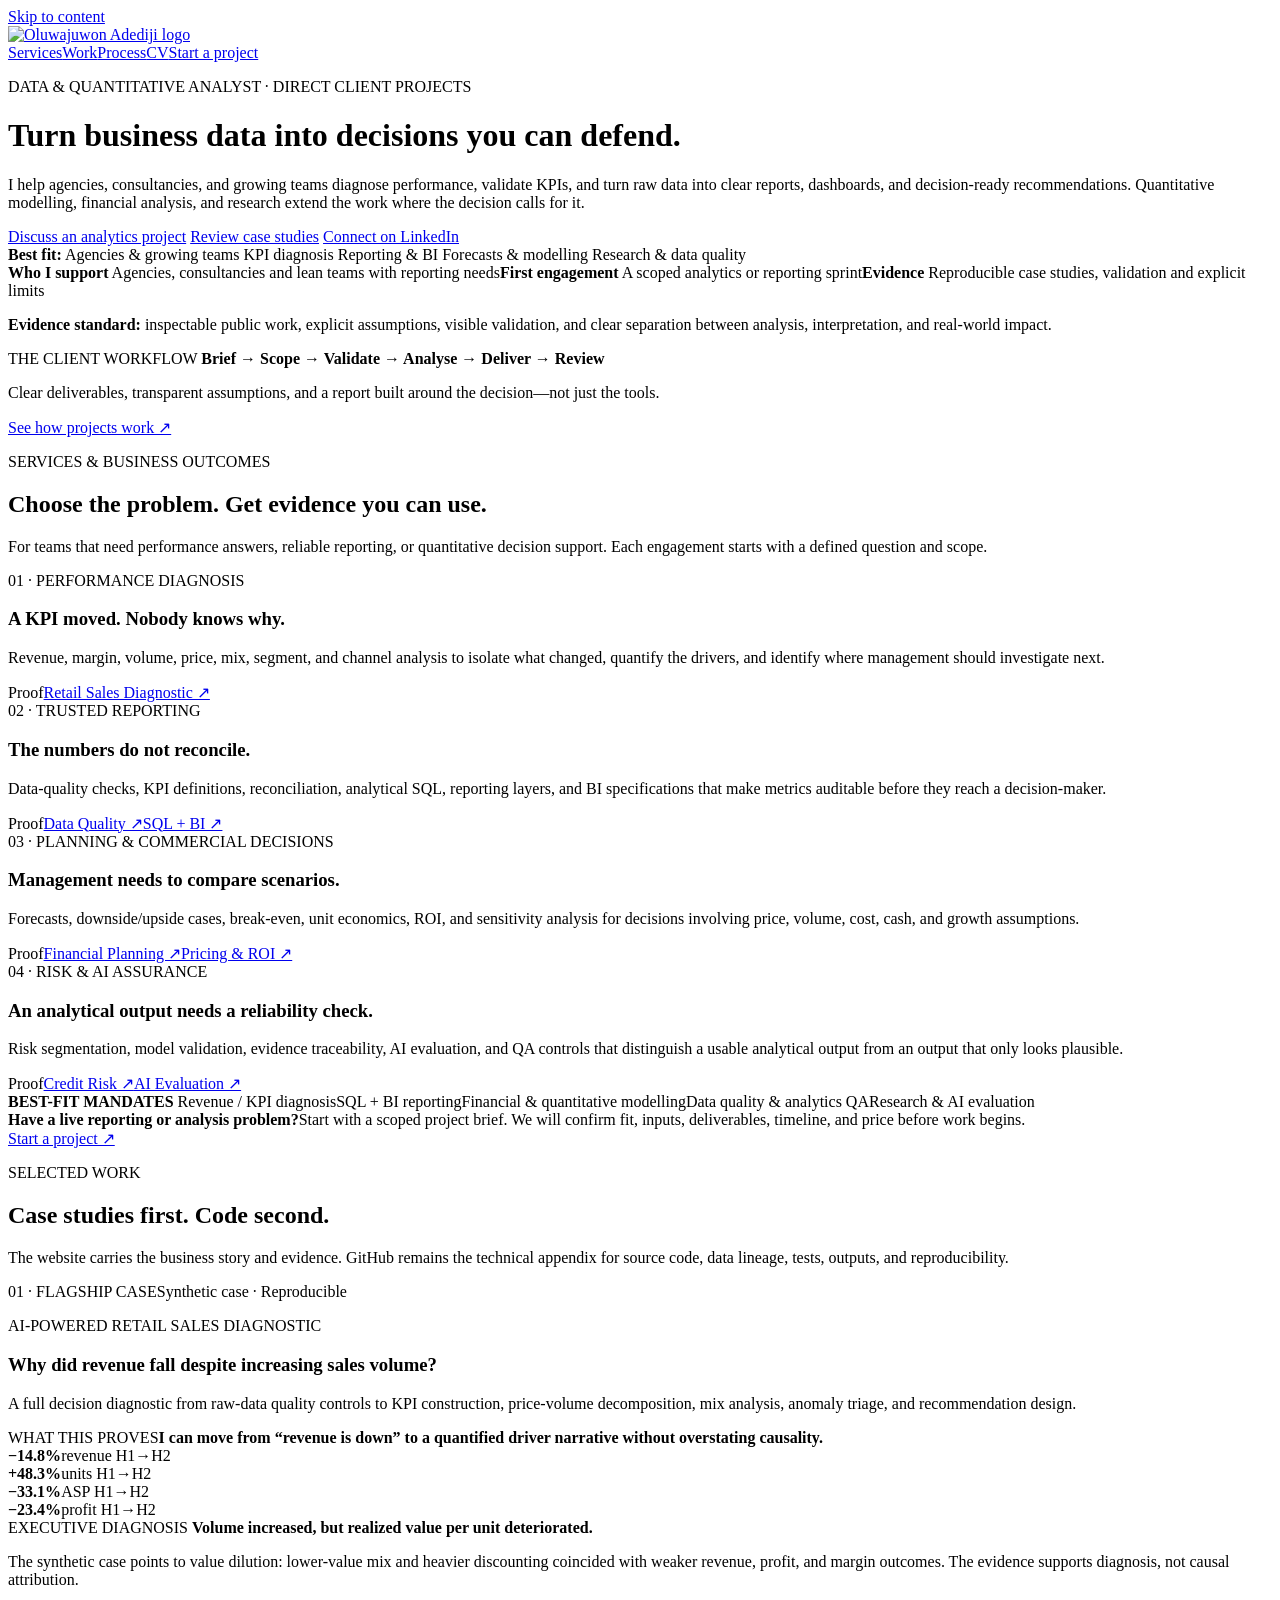
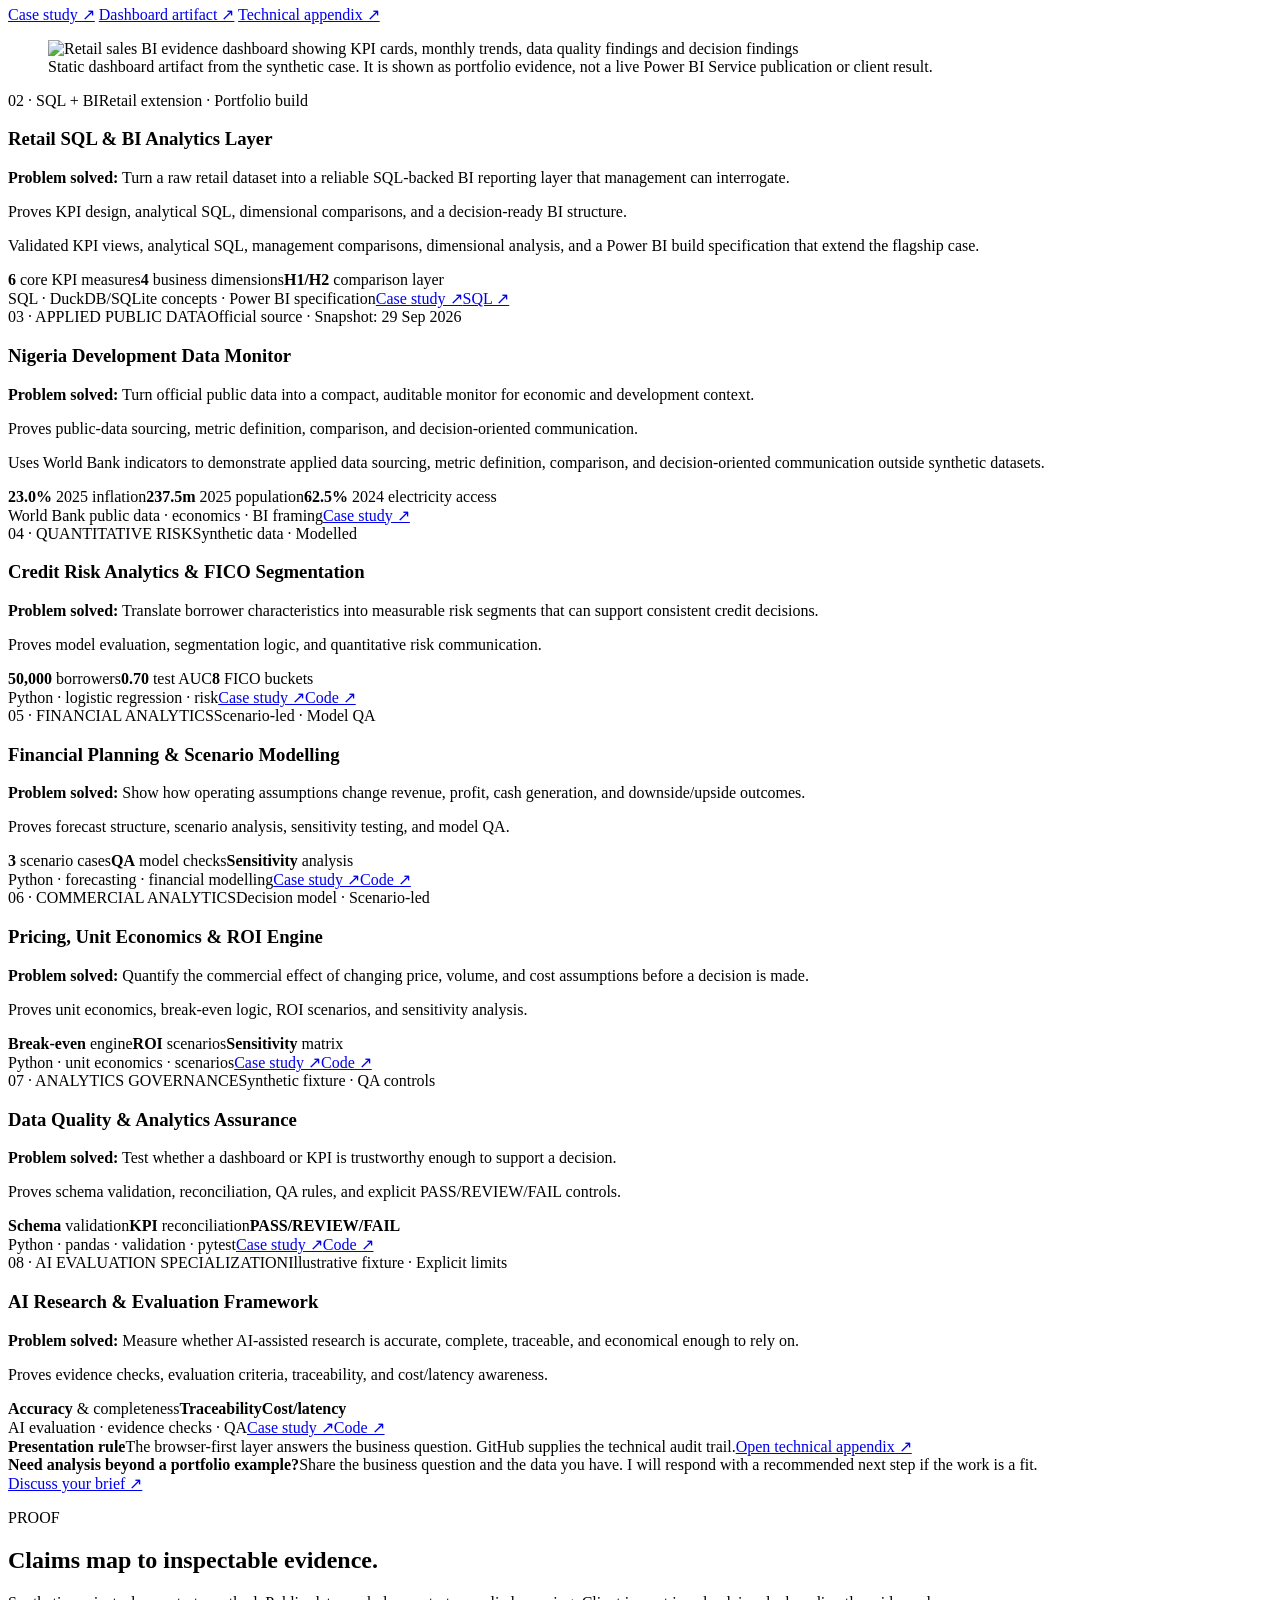
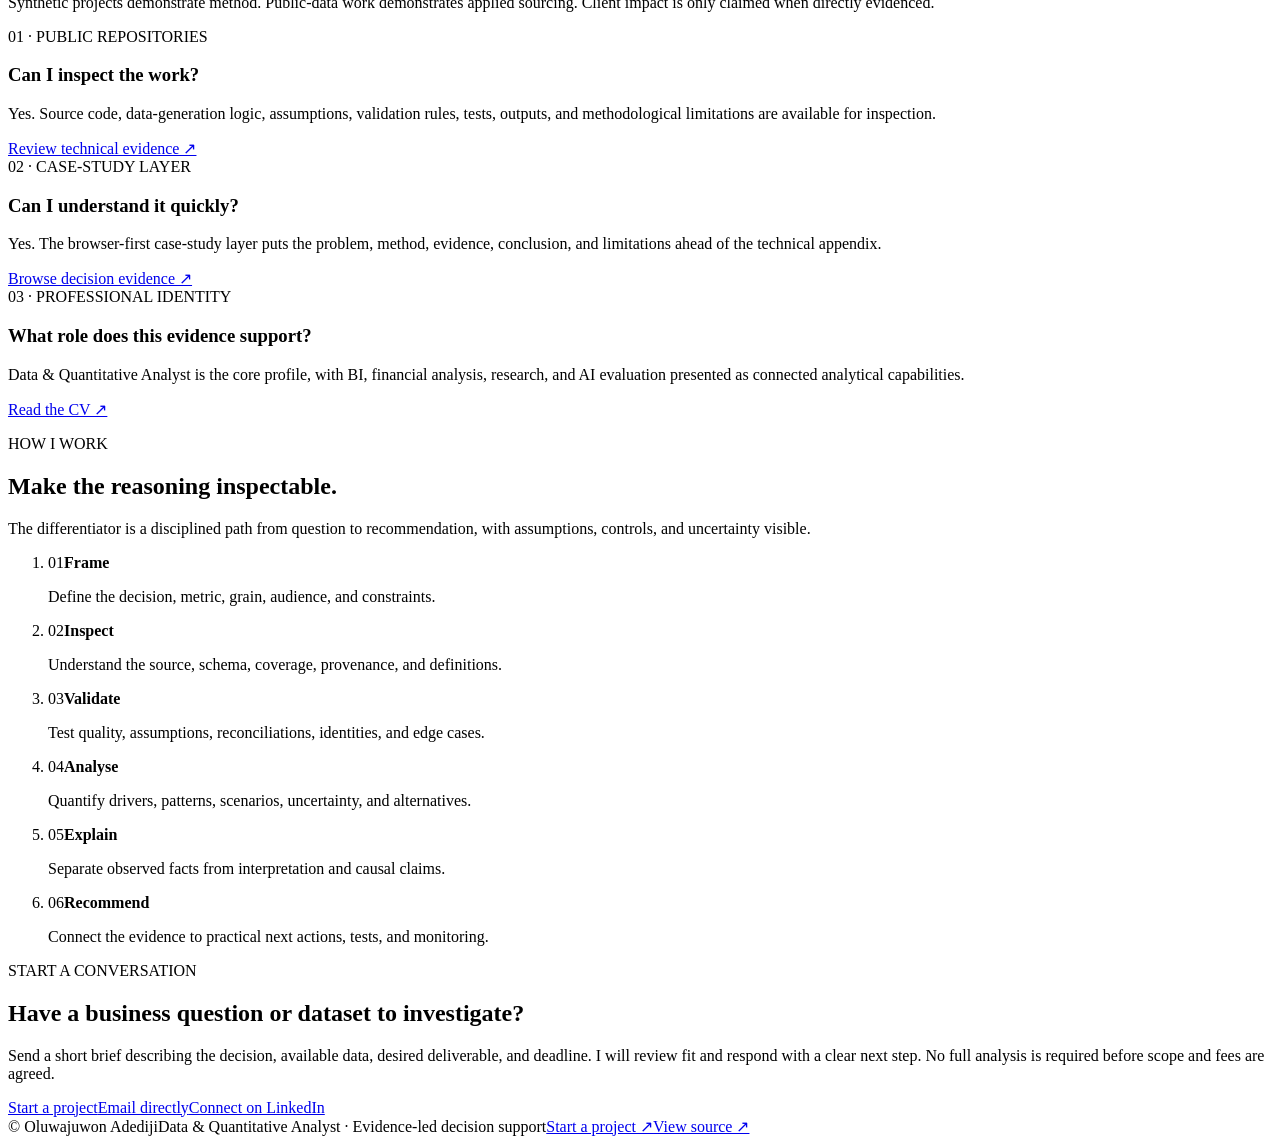
==== docs/index.html @ 65b19228 "Optimize portfolio homepage for direct client acquisition" ====
<!doctype html>
<html lang="en">
<head>
  <meta charset="utf-8">
  <meta name="viewport" content="width=device-width, initial-scale=1">
  <meta name="description" content="Oluwajuwon Adediji helps agencies and growing teams turn business data into validated performance analysis, KPI reporting, dashboards, and decision-ready recommendations.">
  <meta name="robots" content="index, follow">
  <meta name="theme-color" content="#0b0d10">
  <meta name="referrer" content="strict-origin-when-cross-origin">
  <meta http-equiv="Content-Security-Policy" content="default-src 'self'; base-uri 'self'; form-action 'self'; frame-ancestors 'none'; object-src 'none'; img-src 'self' data:; style-src 'self'; script-src 'self'; connect-src 'none'">
  <link rel="canonical" href="https://oluwajuwonade.vercel.app/">
  <meta property="og:type" content="website">
  <meta property="og:url" content="https://oluwajuwonade.vercel.app/">
  <meta property="og:title" content="Oluwajuwon Adediji | Data & Quantitative Analyst">
  <meta property="og:description" content="Performance diagnosis, KPI reporting, BI, quantitative modelling, and decision-ready analytics for agencies and growing teams.">
  <meta name="twitter:card" content="summary">
  <meta name="twitter:title" content="Oluwajuwon Adediji | Data & Quantitative Analyst">
  <meta name="twitter:description" content="Performance diagnosis, KPI reporting, BI, quantitative modelling, and decision-ready analytics for agencies and growing teams.">
  <link rel="icon" href="assets/favicon.ico" sizes="any">
  <link rel="icon" type="image/png" sizes="512x512" href="assets/favicon.png">
  <link rel="apple-touch-icon" href="assets/favicon.png">
  <title>Oluwajuwon Adediji | Data & Quantitative Analyst</title>
  <link rel="stylesheet" href="styles.css">
</head>
<body>
<a class="skip-link" href="#main-content">Skip to content</a>
<header class="hero">
  <nav class="nav" aria-label="Primary navigation">
    <a class="brand" href="./" aria-label="Oluwajuwon Adediji home"><img class="brand-full" src="assets/logo.png" alt="Oluwajuwon Adediji logo"><img class="brand-mark" src="assets/mark.png" alt=""></a>
    <div class="nav-links">
      <a href="#capabilities">Services</a><a href="#work">Work</a><a href="#method">Process</a><a href="cv.html">CV</a><a class="nav-cta" href="start-a-project.html">Start a project</a>
    </div>
  </nav>
  <div class="hero-grid">
    <div>
      <p class="eyebrow">DATA &amp; QUANTITATIVE ANALYST · DIRECT CLIENT PROJECTS</p>
      <h1>Turn business data into decisions you can defend.</h1>
      <p class="hero-copy">I help agencies, consultancies, and growing teams diagnose performance, validate KPIs, and turn raw data into clear reports, dashboards, and decision-ready recommendations. Quantitative modelling, financial analysis, and research extend the work where the decision calls for it.</p>
      <div class="actions">
        <a class="button primary" href="start-a-project.html">Discuss an analytics project</a>
        <a class="button secondary" href="#work">Review case studies</a>
        <a class="button secondary" href="https://www.linkedin.com/in/oluwajuwonade" rel="me external">Connect on LinkedIn</a>
      </div>
      <div class="identity-strip" aria-label="Professional focus">
        <span><strong>Best fit:</strong> Agencies &amp; growing teams</span>
        <span>KPI diagnosis</span>
        <span>Reporting &amp; BI</span>
        <span>Forecasts &amp; modelling</span>
        <span>Research &amp; data quality</span>
      </div>
      <div class="scan-signals" aria-label="Client fit scan"><span><strong>Who I support</strong> Agencies, consultancies and lean teams with reporting needs</span><span><strong>First engagement</strong> A scoped analytics or reporting sprint</span><span><strong>Evidence</strong> Reproducible case studies, validation and explicit limits</span></div><p class="proof-line"><strong>Evidence standard:</strong> inspectable public work, explicit assumptions, visible validation, and clear separation between analysis, interpretation, and real-world impact.</p>
    </div>
    <aside class="hero-card">
      <span>THE CLIENT WORKFLOW</span>
      <strong>Brief → Scope → Validate → Analyse → Deliver → Review</strong>
      <p>Clear deliverables, transparent assumptions, and a report built around the decision—not just the tools.</p>
      <a class="hero-card-link" href="start-a-project.html">See how projects work ↗</a>
    </aside>
  </div>
</header>

<main id="main-content">
<section id="capabilities" class="section intro-section">
  <div class="section-heading section-heading-row">
    <div><p class="eyebrow">SERVICES &amp; BUSINESS OUTCOMES</p><h2>Choose the problem. Get evidence you can use.</h2></div>
    <p class="section-note">For teams that need performance answers, reliable reporting, or quantitative decision support. Each engagement starts with a defined question and scope.</p>
  </div>
  <div class="capability-grid problem-grid">
    <article>
      <span class="card-number">01 · PERFORMANCE DIAGNOSIS</span>
      <h3>A KPI moved. Nobody knows why.</h3>
      <p>Revenue, margin, volume, price, mix, segment, and channel analysis to isolate what changed, quantify the drivers, and identify where management should investigate next.</p>
      <div class="proof-link"><span>Proof</span><a href="case-studies/retail-sales-diagnostic.html">Retail Sales Diagnostic ↗</a></div>
    </article>
    <article>
      <span class="card-number">02 · TRUSTED REPORTING</span>
      <h3>The numbers do not reconcile.</h3>
      <p>Data-quality checks, KPI definitions, reconciliation, analytical SQL, reporting layers, and BI specifications that make metrics auditable before they reach a decision-maker.</p>
      <div class="proof-link"><span>Proof</span><a href="case-studies/data-quality.html">Data Quality ↗</a><a href="case-studies/sql-bi-retail-analytics.html">SQL + BI ↗</a></div>
    </article>
    <article>
      <span class="card-number">03 · PLANNING &amp; COMMERCIAL DECISIONS</span>
      <h3>Management needs to compare scenarios.</h3>
      <p>Forecasts, downside/upside cases, break-even, unit economics, ROI, and sensitivity analysis for decisions involving price, volume, cost, cash, and growth assumptions.</p>
      <div class="proof-link"><span>Proof</span><a href="case-studies/financial-planning.html">Financial Planning ↗</a><a href="case-studies/pricing-roi.html">Pricing &amp; ROI ↗</a></div>
    </article>
    <article>
      <span class="card-number">04 · RISK &amp; AI ASSURANCE</span>
      <h3>An analytical output needs a reliability check.</h3>
      <p>Risk segmentation, model validation, evidence traceability, AI evaluation, and QA controls that distinguish a usable analytical output from an output that only looks plausible.</p>
      <div class="proof-link"><span>Proof</span><a href="case-studies/credit-risk.html">Credit Risk ↗</a><a href="case-studies/ai-research-evaluation.html">AI Evaluation ↗</a></div>
    </article>
  </div>
  <div class="fit-strip">
    <strong>BEST-FIT MANDATES</strong>
    <span>Revenue / KPI diagnosis</span><span>SQL + BI reporting</span><span>Financial &amp; quantitative modelling</span><span>Data quality &amp; analytics QA</span><span>Research &amp; AI evaluation</span>
  </div>
  <div class="funnel-cta-strip">
    <div><strong>Have a live reporting or analysis problem?</strong><span>Start with a scoped project brief. We will confirm fit, inputs, deliverables, timeline, and price before work begins.</span></div>
    <a class="button primary" href="start-a-project.html">Start a project ↗</a>
  </div>
</section>

<section id="work" class="section work-section">
  <div class="section-heading section-heading-row">
    <div><p class="eyebrow">SELECTED WORK</p><h2>Case studies first. Code second.</h2></div>
    <p class="section-note">The website carries the business story and evidence. GitHub remains the technical appendix for source code, data lineage, tests, outputs, and reproducibility.</p>
  </div>

  <article class="flagship-card">
    <div class="flagship-copy">
      <div class="project-meta"><span>01 · FLAGSHIP CASE</span><span class="evidence">Synthetic case · Reproducible</span></div>
      <p class="eyebrow">AI-POWERED RETAIL SALES DIAGNOSTIC</p>
      <h3>Why did revenue fall despite increasing sales volume?</h3>
      <p class="flagship-lede">A full decision diagnostic from raw-data quality controls to KPI construction, price-volume decomposition, mix analysis, anomaly triage, and recommendation design.</p><div class="scan-outcome"><span>WHAT THIS PROVES</span><strong>I can move from “revenue is down” to a quantified driver narrative without overstating causality.</strong></div>
      <div class="metric-grid">
        <div><strong>−14.8%</strong><span>revenue H1→H2</span></div>
        <div><strong>+48.3%</strong><span>units H1→H2</span></div>
        <div><strong>−33.1%</strong><span>ASP H1→H2</span></div>
        <div><strong>−23.4%</strong><span>profit H1→H2</span></div>
      </div>
      <div class="takeaway">
        <span class="takeaway-label">EXECUTIVE DIAGNOSIS</span>
        <strong>Volume increased, but realized value per unit deteriorated.</strong>
        <p>The synthetic case points to value dilution: lower-value mix and heavier discounting coincided with weaker revenue, profit, and margin outcomes. The evidence supports diagnosis, not causal attribution.</p>
      </div>
      <div class="evidence-path" aria-label="Retail flagship evidence">
        <a class="button primary" href="case-studies/retail-sales-diagnostic.html">Case study ↗</a>
        <a class="button secondary" href="assets/retail-bi-evidence.png">Dashboard artifact ↗</a>
        <a class="button secondary" href="https://github.com/oluwajuwonade/AI-Powered-Retail-Sales-Diagnostic" rel="external">Technical appendix ↗</a>
      </div>
    </div>
    <div class="flagship-visual">
      <figure class="evidence-figure flagship-figure"><img src="assets/retail-bi-evidence.png" alt="Retail sales BI evidence dashboard showing KPI cards, monthly trends, data quality findings and decision findings"><figcaption>Static dashboard artifact from the synthetic case. It is shown as portfolio evidence, not a live Power BI Service publication or client result.</figcaption></figure>
    </div>
  </article>

  <div class="project-grid supporting-projects">
    <article class="project-card highlight">
      <div class="project-meta"><span>02 · SQL + BI</span><span class="evidence">Retail extension · Portfolio build</span></div>
      <h3>Retail SQL &amp; BI Analytics Layer</h3>
      <p class="question"><strong>Problem solved:</strong> Turn a raw retail dataset into a reliable SQL-backed BI reporting layer that management can interrogate.</p><p class="proof-summary">Proves KPI design, analytical SQL, dimensional comparisons, and a decision-ready BI structure.</p>
      <p>Validated KPI views, analytical SQL, management comparisons, dimensional analysis, and a Power BI build specification that extend the flagship case.</p>
      <div class="metric-strip"><span><strong>6</strong> core KPI measures</span><span><strong>4</strong> business dimensions</span><span><strong>H1/H2</strong> comparison layer</span></div>
      <div class="card-footer"><span>SQL · DuckDB/SQLite concepts · Power BI specification</span><span class="button-row"><a class="mini-button" href="case-studies/sql-bi-retail-analytics.html">Case study ↗</a><a class="mini-button" href="sql-bi/retail_diagnostic.sql">SQL ↗</a></span></div>
    </article>

    <article class="project-card highlight public-data">
      <div class="project-meta"><span>03 · APPLIED PUBLIC DATA</span><span class="evidence">Official source · Snapshot: 29 Sep 2026</span></div>
      <h3>Nigeria Development Data Monitor</h3>
      <p class="question"><strong>Problem solved:</strong> Turn official public data into a compact, auditable monitor for economic and development context.</p><p class="proof-summary">Proves public-data sourcing, metric definition, comparison, and decision-oriented communication.</p>
      <p>Uses World Bank indicators to demonstrate applied data sourcing, metric definition, comparison, and decision-oriented communication outside synthetic datasets.</p>
      <div class="mini-metrics"><span><strong>23.0%</strong> 2025 inflation</span><span><strong>237.5m</strong> 2025 population</span><span><strong>62.5%</strong> 2024 electricity access</span></div>
      <div class="card-footer"><span>World Bank public data · economics · BI framing</span><span class="button-row"><a class="mini-button" href="case-studies/nigeria-public-data.html">Case study ↗</a></span></div>
    </article>

<article class="project-card">
      <div class="project-meta"><span>04 · QUANTITATIVE RISK</span><span class="evidence">Synthetic data · Modelled</span></div>
      <h3>Credit Risk Analytics &amp; FICO Segmentation</h3>
      <p class="question"><strong>Problem solved:</strong> Translate borrower characteristics into measurable risk segments that can support consistent credit decisions.</p><p class="proof-summary">Proves model evaluation, segmentation logic, and quantitative risk communication.</p>
      <div class="mini-metrics"><span><strong>50,000</strong> borrowers</span><span><strong>0.70</strong> test AUC</span><span><strong>8</strong> FICO buckets</span></div>
      <div class="card-footer"><span>Python · logistic regression · risk</span><span class="button-row"><a class="mini-button" href="case-studies/credit-risk.html">Case study ↗</a><a class="mini-button" href="https://github.com/oluwajuwonade/credit-risk-fico-segmentation" rel="external">Code ↗</a></span></div>
    </article>

    <article class="project-card">
      <div class="project-meta"><span>05 · FINANCIAL ANALYTICS</span><span class="evidence">Scenario-led · Model QA</span></div>
      <h3>Financial Planning &amp; Scenario Modelling</h3>
      <p class="question"><strong>Problem solved:</strong> Show how operating assumptions change revenue, profit, cash generation, and downside/upside outcomes.</p><p class="proof-summary">Proves forecast structure, scenario analysis, sensitivity testing, and model QA.</p>
      <div class="mini-metrics"><span><strong>3</strong> scenario cases</span><span><strong>QA</strong> model checks</span><span><strong>Sensitivity</strong> analysis</span></div>
      <div class="card-footer"><span>Python · forecasting · financial modelling</span><span class="button-row"><a class="mini-button" href="case-studies/financial-planning.html">Case study ↗</a><a class="mini-button" href="https://github.com/oluwajuwonade/financial-modelling-starter-system" rel="external">Code ↗</a></span></div>
    </article>

    <article class="project-card">
      <div class="project-meta"><span>06 · COMMERCIAL ANALYTICS</span><span class="evidence">Decision model · Scenario-led</span></div>
      <h3>Pricing, Unit Economics &amp; ROI Engine</h3>
      <p class="question"><strong>Problem solved:</strong> Quantify the commercial effect of changing price, volume, and cost assumptions before a decision is made.</p><p class="proof-summary">Proves unit economics, break-even logic, ROI scenarios, and sensitivity analysis.</p>
      <div class="mini-metrics"><span><strong>Break-even</strong> engine</span><span><strong>ROI</strong> scenarios</span><span><strong>Sensitivity</strong> matrix</span></div>
      <div class="card-footer"><span>Python · unit economics · scenarios</span><span class="button-row"><a class="mini-button" href="case-studies/pricing-roi.html">Case study ↗</a><a class="mini-button" href="https://github.com/oluwajuwonade/pricing-roi-analytics-engine" rel="external">Code ↗</a></span></div>
    </article>

    <article class="project-card">
      <div class="project-meta"><span>07 · ANALYTICS GOVERNANCE</span><span class="evidence">Synthetic fixture · QA controls</span></div>
      <h3>Data Quality &amp; Analytics Assurance</h3>
      <p class="question"><strong>Problem solved:</strong> Test whether a dashboard or KPI is trustworthy enough to support a decision.</p><p class="proof-summary">Proves schema validation, reconciliation, QA rules, and explicit PASS/REVIEW/FAIL controls.</p>
      <div class="mini-metrics"><span><strong>Schema</strong> validation</span><span><strong>KPI</strong> reconciliation</span><span><strong>PASS/REVIEW/FAIL</strong></span></div>
      <div class="card-footer"><span>Python · pandas · validation · pytest</span><span class="button-row"><a class="mini-button" href="case-studies/data-quality.html">Case study ↗</a><a class="mini-button" href="https://github.com/oluwajuwonade/data-quality-audit-toolkit" rel="external">Code ↗</a></span></div>
    </article>

    <article class="project-card">
      <div class="project-meta"><span>08 · AI EVALUATION SPECIALIZATION</span><span class="evidence">Illustrative fixture · Explicit limits</span></div>
      <h3>AI Research &amp; Evaluation Framework</h3>
      <p class="question"><strong>Problem solved:</strong> Measure whether AI-assisted research is accurate, complete, traceable, and economical enough to rely on.</p><p class="proof-summary">Proves evidence checks, evaluation criteria, traceability, and cost/latency awareness.</p>
      <div class="mini-metrics"><span><strong>Accuracy</strong> &amp; completeness</span><span><strong>Traceability</strong></span><span><strong>Cost/latency</strong></span></div>
      <div class="card-footer"><span>AI evaluation · evidence checks · QA</span><span class="button-row"><a class="mini-button" href="case-studies/ai-research-evaluation.html">Case study ↗</a><a class="mini-button" href="https://github.com/oluwajuwonade/ai-research-evaluation-system" rel="external">Code ↗</a></span></div>
    </article>

    
  </div>

  <div class="evidence-banner"><strong>Presentation rule</strong><span>The browser-first layer answers the business question. GitHub supplies the technical audit trail.</span><a href="https://github.com/oluwajuwonade" rel="external">Open technical appendix ↗</a></div>
  <div class="funnel-cta-strip work-cta">
    <div><strong>Need analysis beyond a portfolio example?</strong><span>Share the business question and the data you have. I will respond with a recommended next step if the work is a fit.</span></div>
    <a class="button primary" href="start-a-project.html">Discuss your brief ↗</a>
  </div>
</section>

<section id="proof" class="section proof-section">
  <div class="section-heading section-heading-row">
    <div><p class="eyebrow">PROOF</p><h2>Claims map to inspectable evidence.</h2></div>
    <p class="section-note">Synthetic projects demonstrate method. Public-data work demonstrates applied sourcing. Client impact is only claimed when directly evidenced.</p>
  </div>
  <div class="proof-grid">
    <article class="proof-card"><span class="card-number">01 · PUBLIC REPOSITORIES</span><h3>Can I inspect the work?</h3><p>Yes. Source code, data-generation logic, assumptions, validation rules, tests, outputs, and methodological limitations are available for inspection.</p><a href="https://github.com/oluwajuwonade" rel="external">Review technical evidence ↗</a></article>
    <article class="proof-card"><span class="card-number">02 · CASE-STUDY LAYER</span><h3>Can I understand it quickly?</h3><p>Yes. The browser-first case-study layer puts the problem, method, evidence, conclusion, and limitations ahead of the technical appendix.</p><a href="#work">Browse decision evidence ↗</a></article>
    <article class="proof-card"><span class="card-number">03 · PROFESSIONAL IDENTITY</span><h3>What role does this evidence support?</h3><p>Data &amp; Quantitative Analyst is the core profile, with BI, financial analysis, research, and AI evaluation presented as connected analytical capabilities.</p><a href="cv.html">Read the CV ↗</a></article>
  </div>
</section>

<section id="method" class="section method">
  <div><p class="eyebrow">HOW I WORK</p><h2>Make the reasoning inspectable.</h2><p class="section-lede">The differentiator is a disciplined path from question to recommendation, with assumptions, controls, and uncertainty visible.</p></div>
  <ol class="steps">
    <li><span>01</span><strong>Frame</strong><p>Define the decision, metric, grain, audience, and constraints.</p></li>
    <li><span>02</span><strong>Inspect</strong><p>Understand the source, schema, coverage, provenance, and definitions.</p></li>
    <li><span>03</span><strong>Validate</strong><p>Test quality, assumptions, reconciliations, identities, and edge cases.</p></li>
    <li><span>04</span><strong>Analyse</strong><p>Quantify drivers, patterns, scenarios, uncertainty, and alternatives.</p></li>
    <li><span>05</span><strong>Explain</strong><p>Separate observed facts from interpretation and causal claims.</p></li>
    <li><span>06</span><strong>Recommend</strong><p>Connect the evidence to practical next actions, tests, and monitoring.</p></li>
  </ol>
</section>

<section id="contact" class="section contact">
  <p class="eyebrow">START A CONVERSATION</p>
  <h2>Have a business question or dataset to investigate?</h2>
  <p>Send a short brief describing the decision, available data, desired deliverable, and deadline. I will review fit and respond with a clear next step. No full analysis is required before scope and fees are agreed.</p>
  <div class="actions"><a class="button primary" href="start-a-project.html">Start a project</a><a class="button secondary" href="mailto:oluwajuwonade@outlook.com?subject=Analytics%20project%20enquiry">Email directly</a><a class="button secondary" href="https://www.linkedin.com/in/oluwajuwonade" rel="me external">Connect on LinkedIn</a></div>
</section>
</main>
<footer><span>© Oluwajuwon Adediji</span><span>Data &amp; Quantitative Analyst · Evidence-led decision support</span><a href="start-a-project.html">Start a project ↗</a><a href="https://github.com/oluwajuwonade/oluwajuwonade.github.io/tree/main/docs" rel="external">View source ↗</a></footer>
</body>
</html>
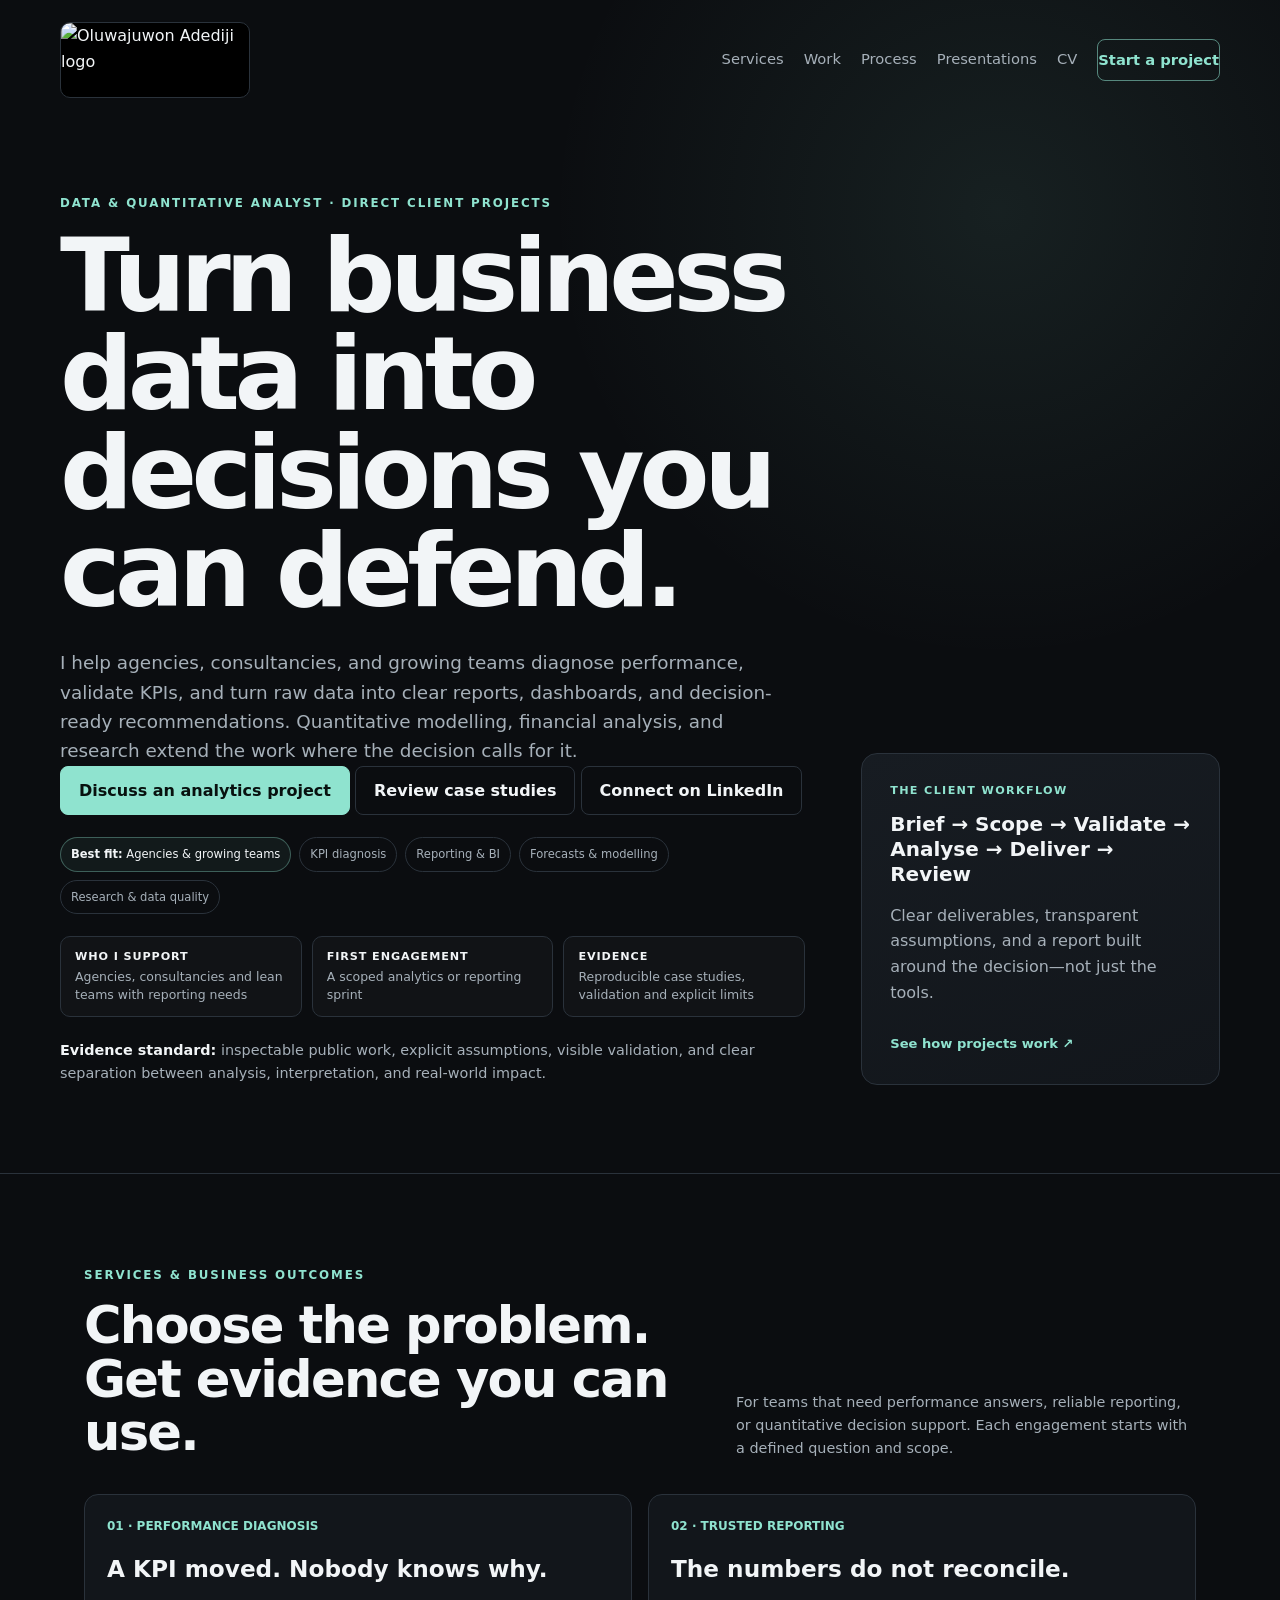
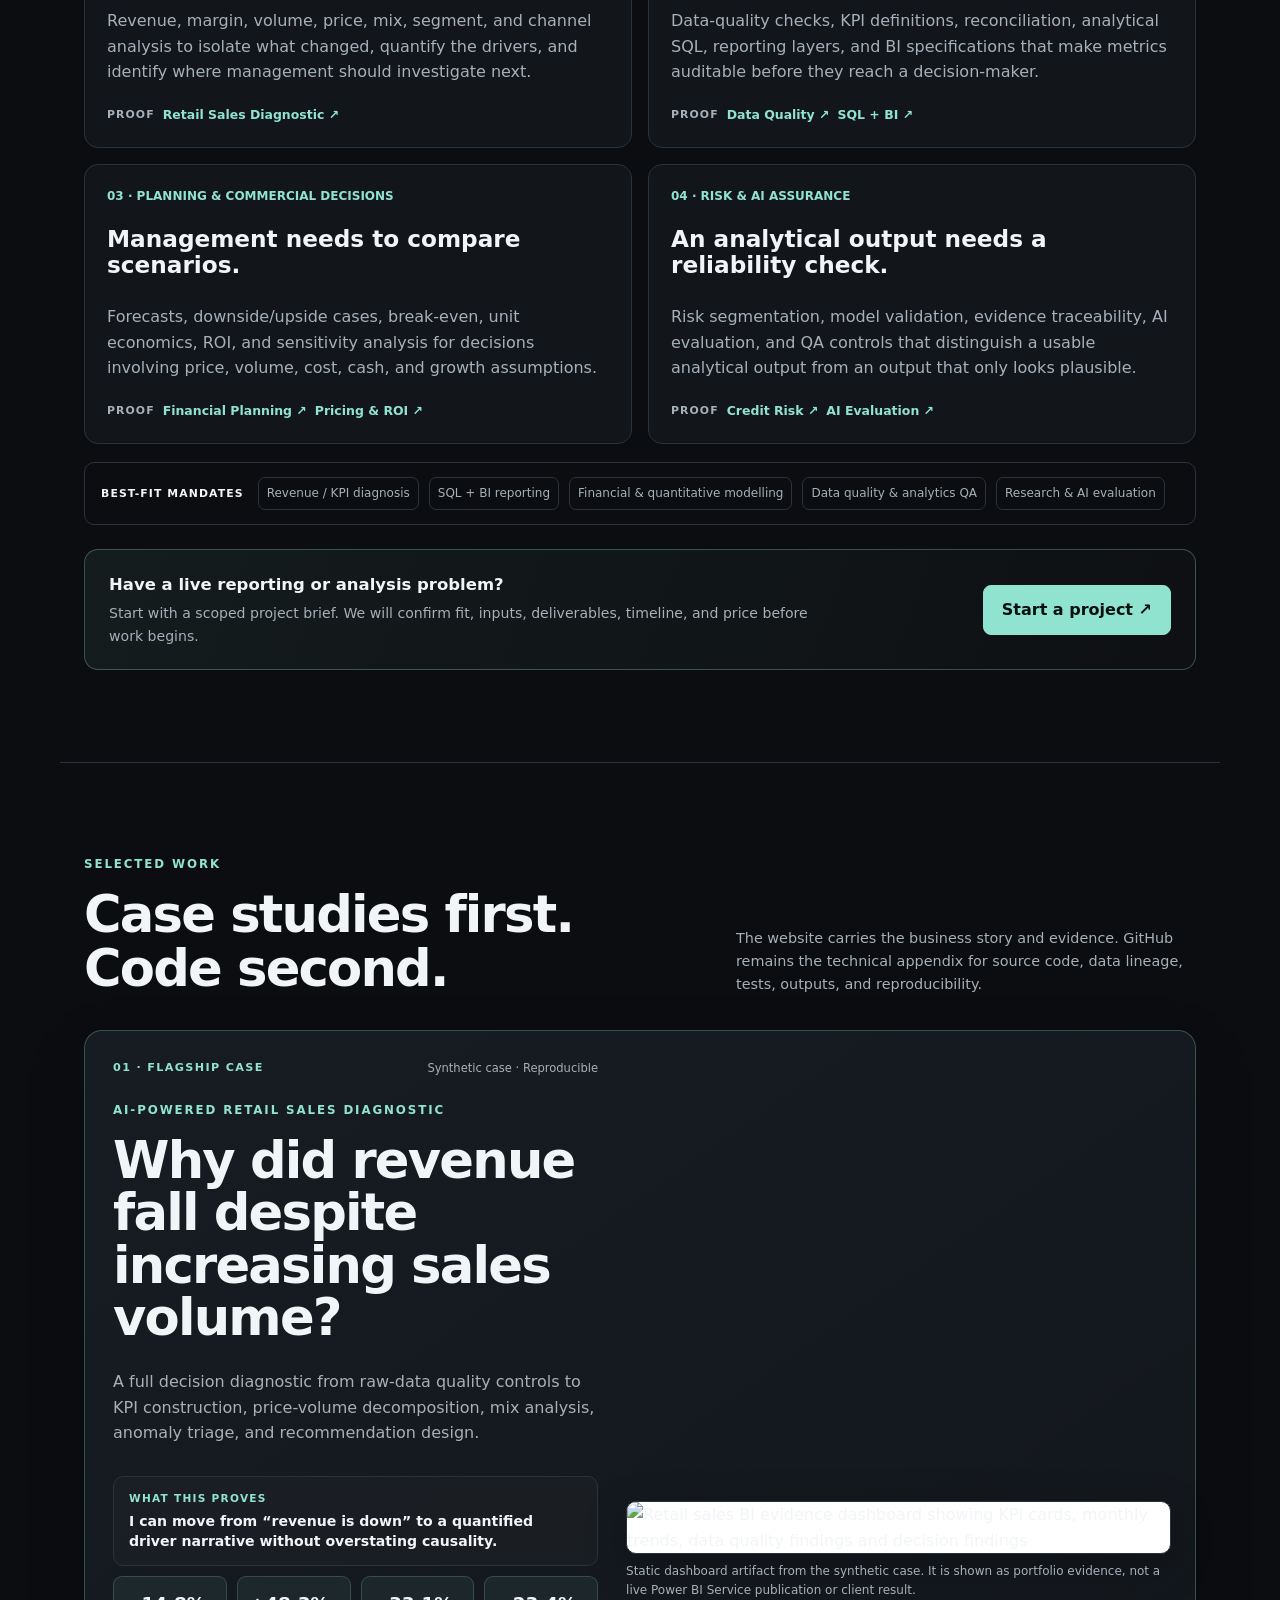
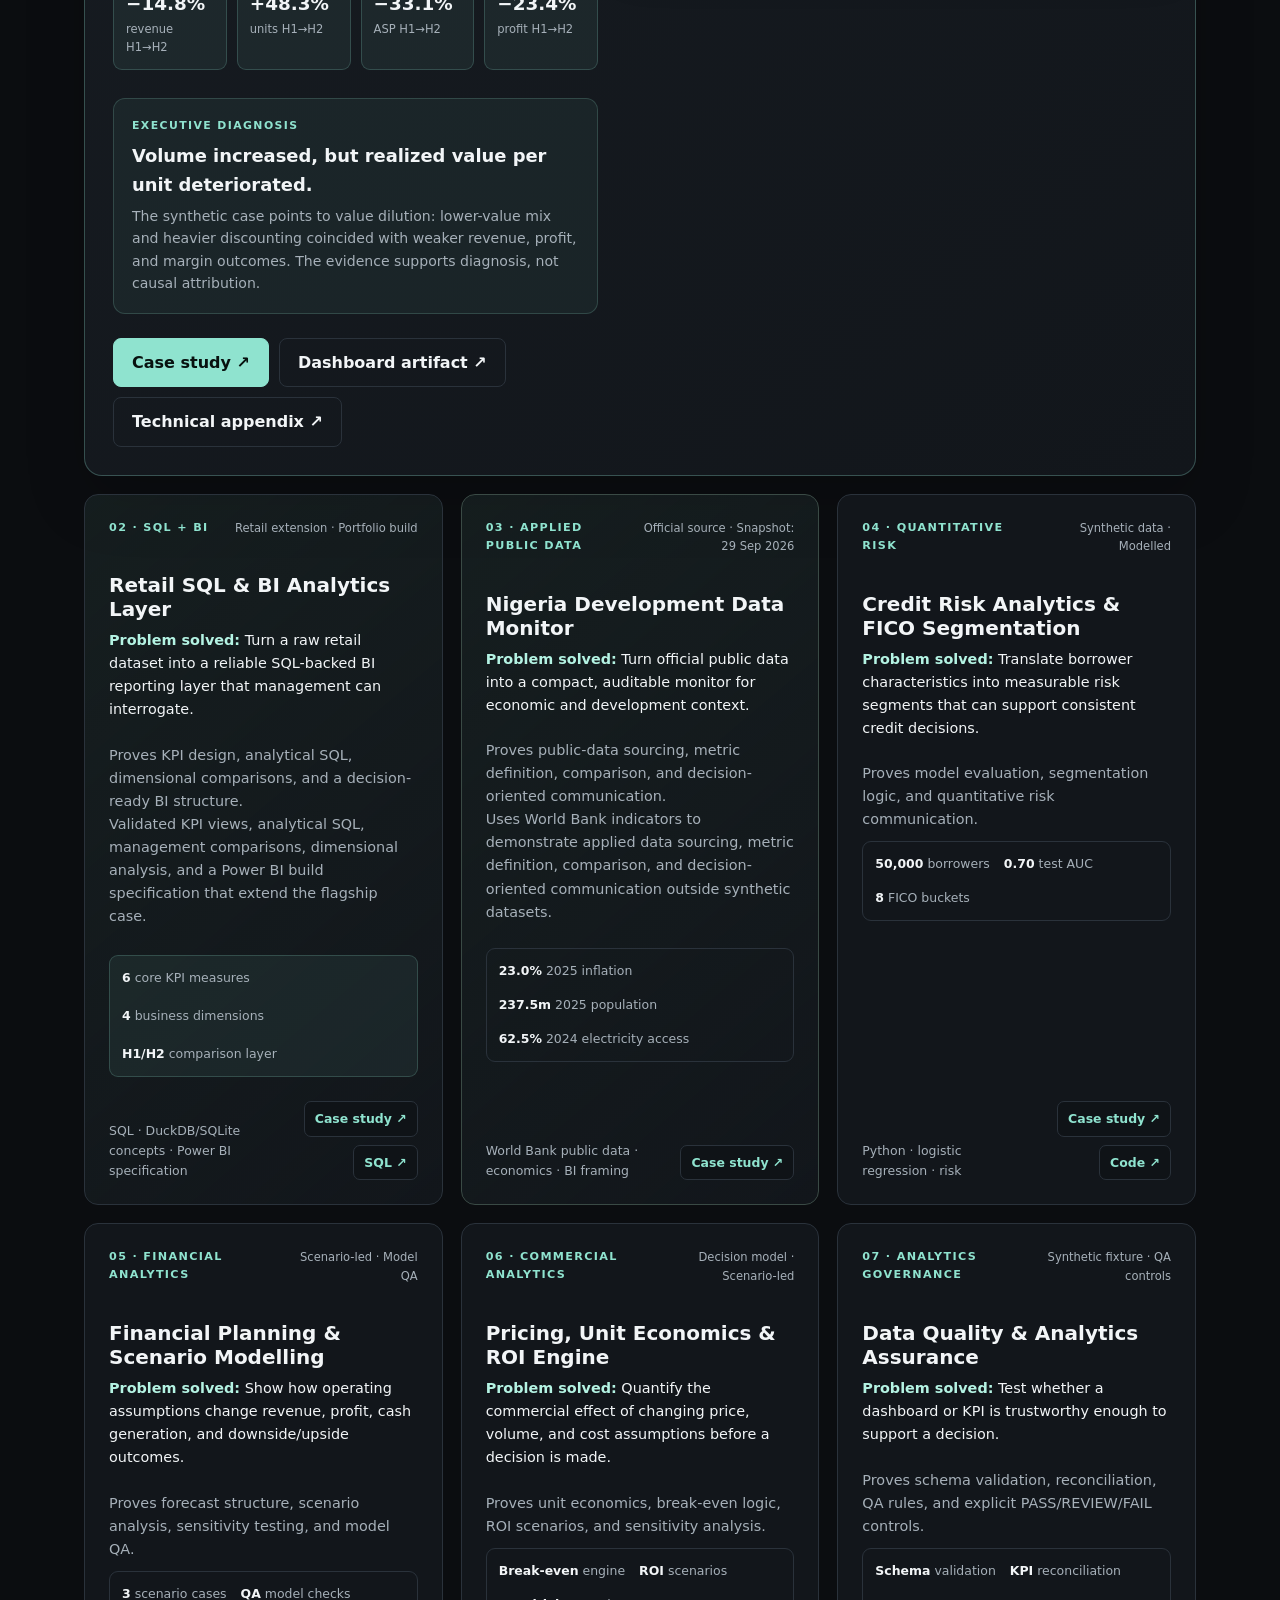
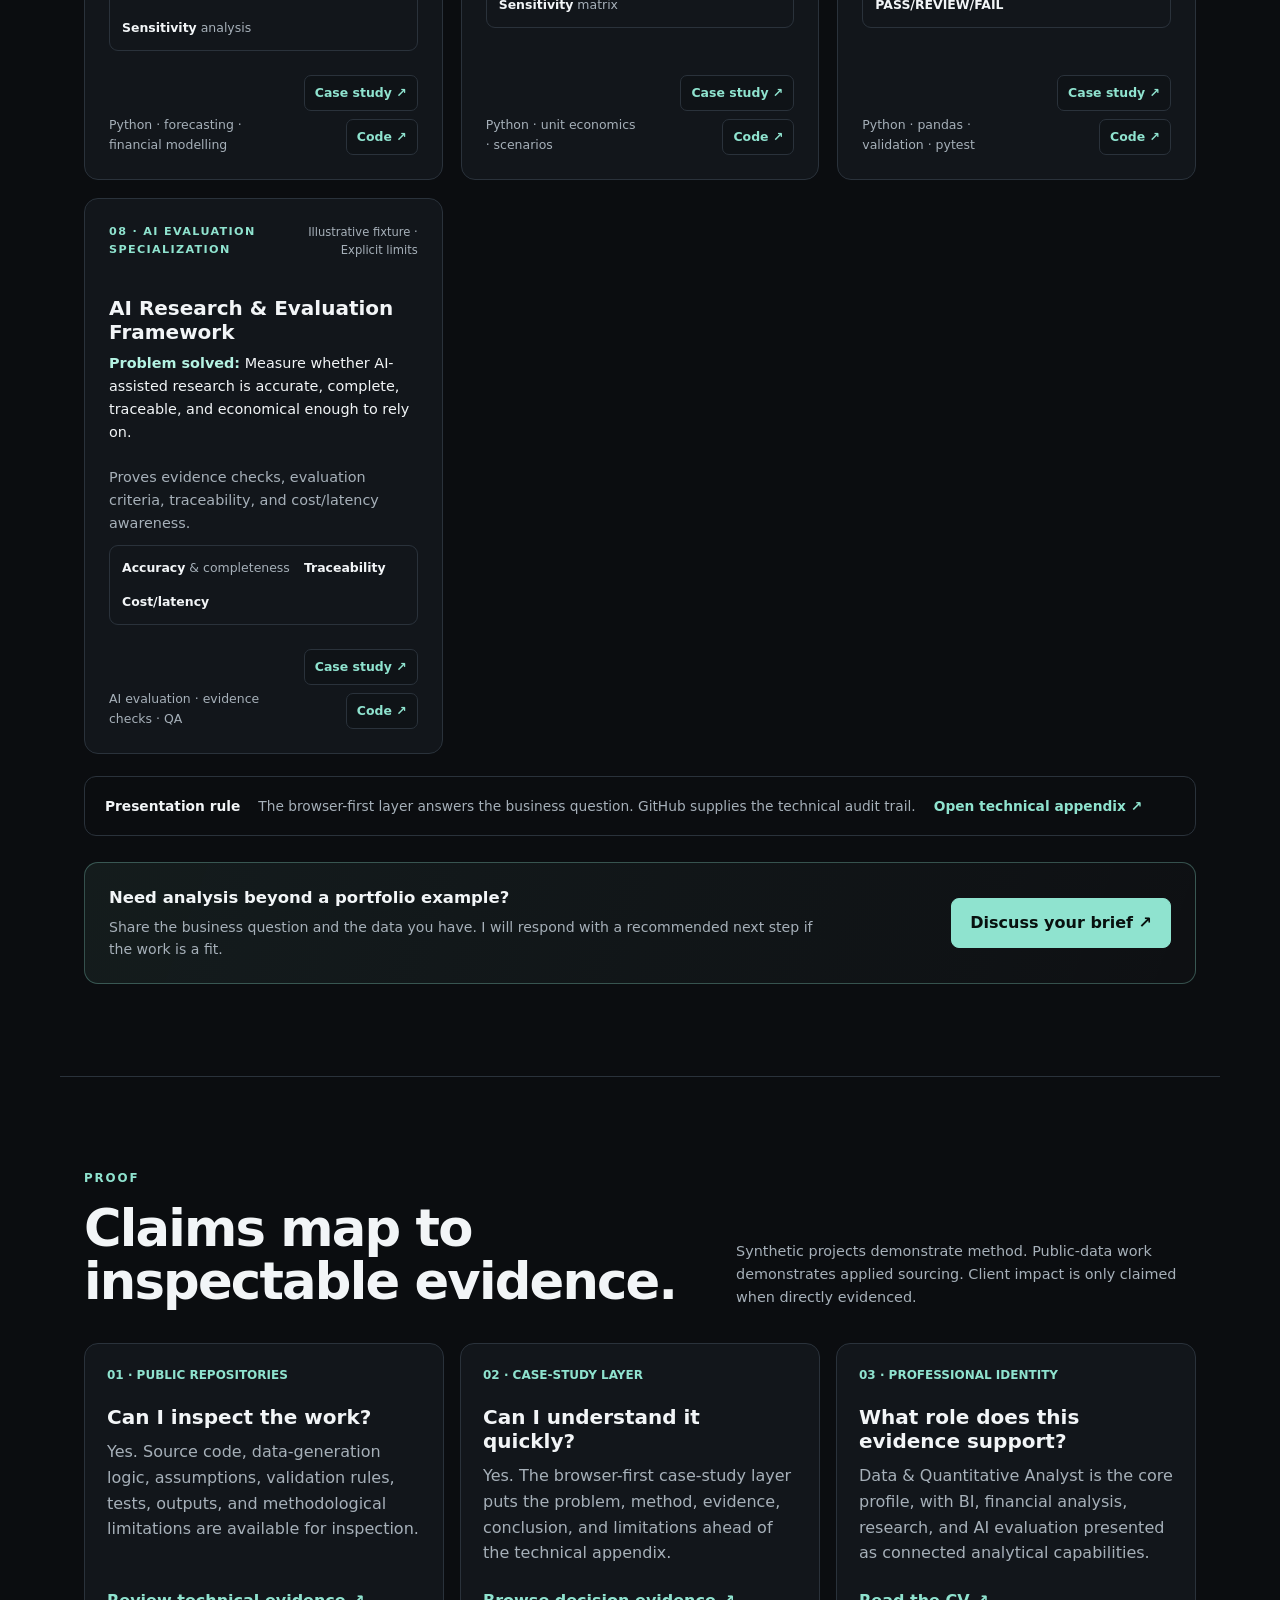
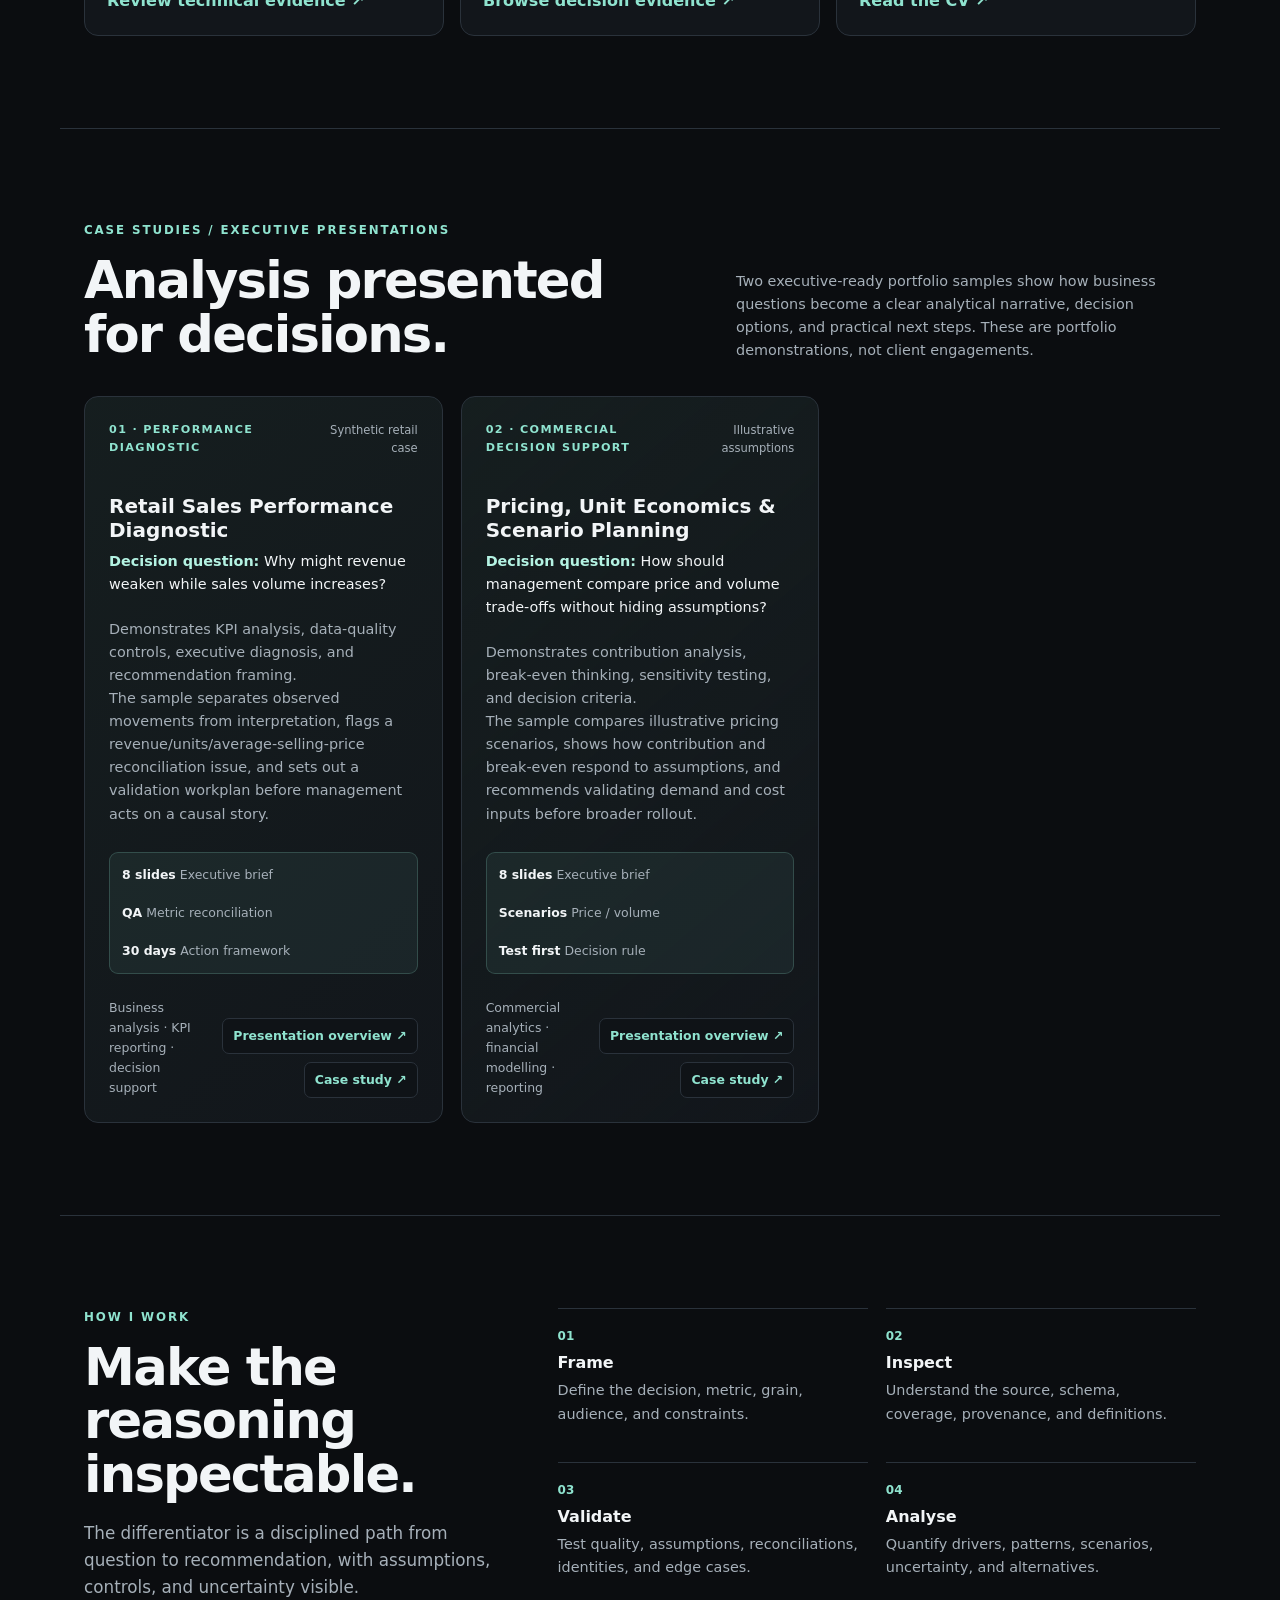
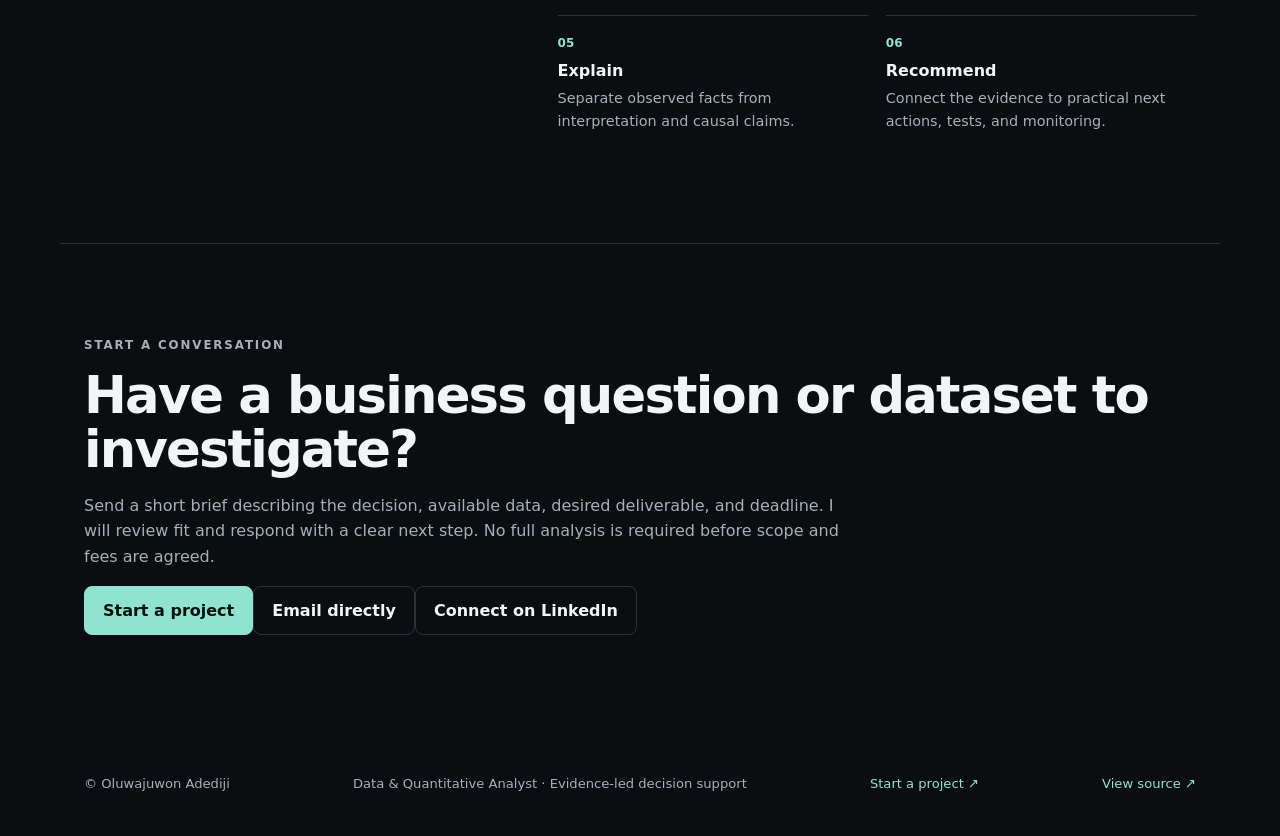
==== commit e44e1b90: "Add executive presentation case studies section" ====
--- a/docs/index.html
+++ b/docs/index.html
@@ -28,7 +28,7 @@
   <nav class="nav" aria-label="Primary navigation">
     <a class="brand" href="./" aria-label="Oluwajuwon Adediji home"><img class="brand-full" src="assets/logo.png" alt="Oluwajuwon Adediji logo"><img class="brand-mark" src="assets/mark.png" alt=""></a>
     <div class="nav-links">
-      <a href="#capabilities">Services</a><a href="#work">Work</a><a href="#method">Process</a><a href="cv.html">CV</a><a class="nav-cta" href="start-a-project.html">Start a project</a>
+      <a href="#capabilities">Services</a><a href="#work">Work</a><a href="#method">Process</a><a href="executive-presentations.html">Presentations</a><a href="cv.html">CV</a><a class="nav-cta" href="start-a-project.html">Start a project</a>
     </div>
   </nav>
   <div class="hero-grid">
@@ -216,6 +216,34 @@
   </div>
 </section>
 
+
+<section id="presentations" class="section presentations-section">
+  <div class="section-heading section-heading-row">
+    <div><p class="eyebrow">CASE STUDIES / EXECUTIVE PRESENTATIONS</p><h2>Analysis presented for decisions.</h2></div>
+    <p class="section-note">Two executive-ready portfolio samples show how business questions become a clear analytical narrative, decision options, and practical next steps. These are portfolio demonstrations, not client engagements.</p>
+  </div>
+  <div class="project-grid supporting-projects">
+    <article class="project-card highlight">
+      <div class="project-meta"><span>01 · PERFORMANCE DIAGNOSTIC</span><span class="evidence">Synthetic retail case</span></div>
+      <h3>Retail Sales Performance Diagnostic</h3>
+      <p class="question"><strong>Decision question:</strong> Why might revenue weaken while sales volume increases?</p>
+      <p class="proof-summary">Demonstrates KPI analysis, data-quality controls, executive diagnosis, and recommendation framing.</p>
+      <p>The sample separates observed movements from interpretation, flags a revenue/units/average-selling-price reconciliation issue, and sets out a validation workplan before management acts on a causal story.</p>
+      <div class="metric-strip"><span><strong>8 slides</strong> Executive brief</span><span><strong>QA</strong> Metric reconciliation</span><span><strong>30 days</strong> Action framework</span></div>
+      <div class="card-footer"><span>Business analysis · KPI reporting · decision support</span><span class="button-row"><a class="mini-button" href="executive-presentations.html#retail">Presentation overview ↗</a><a class="mini-button" href="case-studies/retail-sales-diagnostic.html">Case study ↗</a></span></div>
+    </article>
+    <article class="project-card highlight">
+      <div class="project-meta"><span>02 · COMMERCIAL DECISION SUPPORT</span><span class="evidence">Illustrative assumptions</span></div>
+      <h3>Pricing, Unit Economics &amp; Scenario Planning</h3>
+      <p class="question"><strong>Decision question:</strong> How should management compare price and volume trade-offs without hiding assumptions?</p>
+      <p class="proof-summary">Demonstrates contribution analysis, break-even thinking, sensitivity testing, and decision criteria.</p>
+      <p>The sample compares illustrative pricing scenarios, shows how contribution and break-even respond to assumptions, and recommends validating demand and cost inputs before broader rollout.</p>
+      <div class="metric-strip"><span><strong>8 slides</strong> Executive brief</span><span><strong>Scenarios</strong> Price / volume</span><span><strong>Test first</strong> Decision rule</span></div>
+      <div class="card-footer"><span>Commercial analytics · financial modelling · reporting</span><span class="button-row"><a class="mini-button" href="executive-presentations.html#pricing">Presentation overview ↗</a><a class="mini-button" href="case-studies/pricing-roi.html">Case study ↗</a></span></div>
+    </article>
+  </div>
+</section>
+
 <section id="method" class="section method">
   <div><p class="eyebrow">HOW I WORK</p><h2>Make the reasoning inspectable.</h2><p class="section-lede">The differentiator is a disciplined path from question to recommendation, with assumptions, controls, and uncertainty visible.</p></div>
   <ol class="steps">
--- a/docs/styles.css
+++ b/docs/styles.css
@@ -0,0 +1,210 @@
+:root {
+  --bg:#0b0d10;--panel:#12161b;--panel-2:#171c22;--text:#f2f5f7;--muted:#a6b0b9;--line:#2a323b;
+  --accent:#8fe3cf;--accent-strong:#b4f3e3;--max:1160px;--ease:cubic-bezier(.23,1,.32,1);
+}
+*{box-sizing:border-box}
+html{scroll-behavior:smooth}
+body{margin:0;background:var(--bg);color:var(--text);font-family:Inter,ui-sans-serif,system-ui,-apple-system,BlinkMacSystemFont,"Segoe UI",sans-serif;line-height:1.6}
+a{color:inherit;text-decoration:none}a:hover{color:var(--accent-strong)}
+a:focus-visible,.button:focus-visible,.mini-button:focus-visible{outline:3px solid var(--accent);outline-offset:4px;border-radius:5px}
+.skip-link{position:absolute;left:16px;top:-60px;z-index:10;padding:10px 14px;background:var(--accent);color:#08110f;font-weight:800}
+.skip-link:focus{top:16px}
+.nav,.hero-grid,main,footer{max-width:var(--max);margin:0 auto}
+.hero{padding:22px 24px 88px;border-bottom:1px solid var(--line);background:radial-gradient(circle at 78% 18%,rgba(143,227,207,.09),transparent 28rem)}
+.nav{display:flex;justify-content:space-between;align-items:center}
+.brand{display:grid;place-items:center;width:190px;height:76px;border:1px solid var(--line);border-radius:10px;overflow:hidden;background:#000}
+.brand img{display:block;width:100%;height:100%;object-fit:contain}.brand-mark{display:none!important}
+.nav-links{display:flex;gap:20px;color:var(--muted);font-size:.92rem}.nav-links a{padding:8px 0}
+.hero-grid{padding-top:96px;display:grid;grid-template-columns:minmax(0,1.35fr) minmax(260px,.65fr);gap:56px;align-items:end}
+.eyebrow{margin:0 0 14px;color:var(--accent);font-size:.74rem;letter-spacing:.16em;font-weight:800}
+h1,h2,h3,p{overflow-wrap:anywhere}
+h1{max-width:800px;margin:0;font-size:clamp(3rem,8vw,6.8rem);line-height:.96;letter-spacing:-.055em}
+h2{margin:0;font-size:clamp(2rem,4vw,3.4rem);line-height:1.05;letter-spacing:-.035em}
+h3{margin:0 0 10px;font-size:1.25rem;line-height:1.2}
+.hero-copy{max-width:740px;margin:28px 0 0;color:var(--muted);font-size:1.15rem}
+.proof-line{max-width:720px;margin:22px 0 0;color:var(--muted);font-size:.9rem}.proof-line strong{color:var(--text)}
+.identity-strip{display:flex;gap:8px;flex-wrap:wrap;margin-top:22px}
+.identity-strip span{padding:7px 10px;border:1px solid var(--line);border-radius:999px;color:var(--muted);font-size:.72rem}
+.identity-strip span:first-child{border-color:rgba(143,227,207,.35);color:var(--text);background:rgba(143,227,207,.06)}
+.hero-card{padding:28px;background:linear-gradient(160deg,var(--panel-2),var(--panel));border:1px solid var(--line);border-radius:16px}
+.hero-card span,.project-meta span:first-child{display:block;color:var(--accent);font-size:.7rem;font-weight:800;letter-spacing:.12em}
+.hero-card strong{display:block;margin:12px 0;font-size:1.25rem;line-height:1.25}.hero-card p,.project-card p,.capability-grid p,.steps p,.contact p{color:var(--muted)}
+.section{padding:92px 24px}.section-heading{max-width:780px;margin-bottom:34px}.section-lede{max-width:740px;margin:18px 0 0;color:var(--muted);font-size:1.05rem}
+.section-heading-row{display:flex;justify-content:space-between;gap:48px;align-items:end;max-width:none}.section-note{max-width:460px;margin:0;color:var(--muted);font-size:.9rem}
+.capability-grid{display:grid;grid-template-columns:repeat(4,1fr);gap:16px}.capability-grid article{padding:22px;background:var(--panel);border:1px solid var(--line);border-radius:14px}.card-number{display:block;margin-bottom:20px;color:var(--accent);font-size:.75rem;font-weight:800}.capability-grid p{margin-bottom:0}
+.work-section{border-top:1px solid var(--line)}
+.flagship-card{display:grid;grid-template-columns:minmax(0,.95fr) minmax(0,1.05fr);gap:24px;padding:24px;background:linear-gradient(145deg,var(--panel-2),var(--panel));border:1px solid rgba(143,227,207,.28);border-radius:18px;box-shadow:0 24px 60px rgba(0,0,0,.18)}
+.flagship-copy{display:flex;flex-direction:column;min-width:0;padding:4px}
+.flagship-copy h3{font-size:clamp(2rem,4vw,3.35rem);line-height:1.02;letter-spacing:-.035em;max-width:680px}
+.flagship-lede{max-width:690px;color:var(--muted);font-size:1rem}
+.flagship-visual{display:flex;align-items:center;min-width:0}
+.flagship-figure{width:100%}
+.flagship-figure img{box-shadow:0 12px 40px rgba(0,0,0,.25)}
+.takeaway{margin:10px 0 4px;padding:18px;background:rgba(143,227,207,.06);border:1px solid rgba(143,227,207,.19);border-radius:12px}
+.takeaway-label,.diagnosis-label,.identity-label{display:block;color:var(--accent);font-size:.68rem;font-weight:800;letter-spacing:.13em}
+.takeaway strong{display:block;margin:8px 0 5px;font-size:1.12rem}.takeaway p{margin:0;color:var(--muted);font-size:.88rem}
+.evidence-path{display:flex;gap:10px;flex-wrap:wrap;margin-top:20px}
+.supporting-projects{margin-top:18px}
+.project-grid{display:grid;grid-template-columns:repeat(3,minmax(0,1fr));gap:18px}
+.project-card{display:flex;flex-direction:column;min-width:0;padding:26px;background:var(--panel);border:1px solid var(--line);border-radius:14px;transition:transform .2s var(--ease),border-color .2s var(--ease),background-color .2s var(--ease)}
+.project-card:hover{transform:translateY(-3px);border-color:#536572;background:var(--panel-2)}
+.project-card.highlight{background:linear-gradient(140deg,rgba(143,227,207,.08),var(--panel))}
+.project-card.public-data{border-color:#3a4a45}
+.project-meta{display:flex;justify-content:space-between;gap:14px;margin-bottom:24px}.project-meta .evidence{color:var(--muted);font-size:.72rem;text-align:right}
+.project-card p{margin-top:0}.project-card .question{color:var(--text)}.project-card .question strong{color:var(--accent-strong)}
+.metric-grid{display:grid;grid-template-columns:repeat(4,minmax(0,1fr));gap:10px;margin:10px 0 18px}.metric-grid div,.mini-metrics,.metric-strip{padding:12px;background:rgba(143,227,207,.07);border:1px solid rgba(143,227,207,.2);border-radius:9px}
+.metric-grid strong,.metric-grid span{display:block}.metric-grid strong{font-size:1.15rem}.metric-grid span{margin-top:2px;color:var(--muted);font-size:.72rem}
+.mini-metrics{display:flex;gap:14px;flex-wrap:wrap;margin:10px 0 2px;background:transparent;border-color:var(--line)}.mini-metrics span,.metric-strip span{font-size:.78rem;color:var(--muted)}.mini-metrics strong,.metric-strip strong{color:var(--text)}
+.metric-strip{display:flex;gap:18px;flex-wrap:wrap;margin:12px 0 2px}
+.evidence-figure{margin:0 0 4px}.evidence-figure img{display:block;width:100%;height:auto;border:1px solid var(--line);border-radius:10px;background:#fff}.evidence-figure figcaption{margin-top:8px;color:var(--muted);font-size:.75rem}
+.card-footer{display:flex;justify-content:space-between;align-items:end;gap:16px;margin-top:auto;padding-top:22px;color:var(--muted);font-size:.78rem}.card-footer>a,.mini-button,.text-link{color:var(--accent);font-weight:800;white-space:nowrap}
+.button-row{display:flex;gap:8px;flex-wrap:wrap;justify-content:flex-end}.mini-button{display:inline-flex;align-items:center;min-height:34px;padding:7px 10px;border:1px solid var(--line);border-radius:7px;background:#0f1317}
+.evidence-banner{display:flex;align-items:center;gap:18px;margin-top:22px;padding:18px 20px;border:1px solid var(--line);border-radius:12px;color:var(--muted);font-size:.86rem}.evidence-banner strong{color:var(--text);white-space:nowrap}.evidence-banner a{color:var(--accent);font-weight:800;white-space:nowrap}
+.proof-section{border-top:1px solid var(--line)}.proof-grid{display:grid;grid-template-columns:repeat(3,minmax(0,1fr));gap:16px}.proof-card{display:flex;flex-direction:column;padding:22px;background:var(--panel);border:1px solid var(--line);border-radius:14px}.proof-card h3{margin-bottom:10px}.proof-card p{margin:0 0 22px;color:var(--muted)}.proof-card a{margin-top:auto;color:var(--accent);font-weight:800}
+.method{display:grid;grid-template-columns:.8fr 1.2fr;gap:48px;border-top:1px solid var(--line);border-bottom:1px solid var(--line)}.steps{display:grid;grid-template-columns:repeat(2,minmax(0,1fr));gap:18px;margin:0;padding:0;list-style:none}.steps li{padding:18px 0;border-top:1px solid var(--line)}.steps span{display:block;color:var(--accent);font-size:.75rem;font-weight:800}.steps strong{display:block;margin-top:4px}.steps p{margin:4px 0 0;font-size:.9rem}
+.contact{padding-bottom:110px}.contact p{max-width:760px}
+footer{display:flex;justify-content:space-between;gap:20px;padding:28px 24px 42px;color:var(--muted);font-size:.82rem}footer a{color:var(--accent)}
+.case-hero{padding:22px 24px 0}.case-nav{max-width:var(--max);margin:0 auto}.case-nav .back{color:var(--accent);font-weight:800}
+.case-main{max-width:var(--max);margin:0 auto;padding:78px 24px 110px}.case-kicker{color:var(--accent);font-size:.75rem;letter-spacing:.15em;font-weight:800}.case-title{max-width:930px;margin:10px 0 18px;font-size:clamp(2.8rem,6vw,5.8rem);line-height:.98;letter-spacing:-.05em}.case-lede{max-width:800px;color:var(--muted);font-size:1.1rem}.case-actions{display:flex;gap:10px;flex-wrap:wrap;margin:28px 0 42px}
+.case-grid{display:grid;grid-template-columns:minmax(0,1.4fr) minmax(250px,.6fr);gap:22px}.case-panel{padding:24px;background:var(--panel);border:1px solid var(--line);border-radius:14px}.case-panel h2{font-size:1.7rem;margin-bottom:16px}.case-panel h3{font-size:1rem;margin:24px 0 8px;color:var(--accent-strong)}.case-panel p,.case-panel li{color:var(--muted)}.case-panel ul,.case-panel ol{padding-left:20px}.case-wide{grid-column:1/-1}
+.flagship-case-visual{margin-bottom:22px;padding:18px}
+.flagship-case-visual .flagship-figure{margin:0}
+.diagnosis-panel{background:linear-gradient(145deg,rgba(143,227,207,.08),var(--panel));border-color:rgba(143,227,207,.22)}
+.diagnosis-panel h2{max-width:800px;font-size:clamp(2rem,4vw,3.2rem)}
+.takeaway-grid{display:grid;grid-template-columns:repeat(3,minmax(0,1fr));gap:12px;margin-top:22px}
+.takeaway-grid>div{padding:16px;background:rgba(0,0,0,.12);border:1px solid var(--line);border-radius:10px}.takeaway-grid span{color:var(--accent);font-size:.67rem;font-weight:800;letter-spacing:.12em}.takeaway-grid strong{display:block;margin:5px 0;font-size:1.05rem}.takeaway-grid p{margin:0;font-size:.82rem}
+.stat-grid{display:grid;grid-template-columns:repeat(4,minmax(0,1fr));gap:10px}.stat{padding:16px;background:rgba(143,227,207,.07);border:1px solid rgba(143,227,207,.2);border-radius:10px}.stat strong{display:block;font-size:1.35rem}.stat span{display:block;margin-top:3px;color:var(--muted);font-size:.75rem}
+.data-table{width:100%;border-collapse:collapse;font-size:.86rem}.data-table th,.data-table td{padding:11px 10px;text-align:left;border-bottom:1px solid var(--line)}.data-table th{color:var(--text);font-weight:800}.data-table td{color:var(--muted)}
+.note{padding:14px 16px;border-left:3px solid var(--accent);background:rgba(143,227,207,.05);color:var(--muted)}
+.sql-block{overflow:auto;margin:0;padding:18px;background:#0a0c0f;border:1px solid var(--line);border-radius:10px;color:#dfe7eb;font-family:"SFMono-Regular",Consolas,Monaco,monospace;font-size:.78rem;line-height:1.55;white-space:pre}
+.sql-dashboard{display:grid;grid-template-columns:repeat(3,minmax(0,1fr));gap:12px}.sql-dashboard .dash-card{padding:16px;background:#0f1418;border:1px solid var(--line);border-radius:10px}.dash-card strong{display:block;font-size:1.5rem}.dash-card span{color:var(--muted);font-size:.75rem}.bar-list{display:grid;gap:10px}.bar-row{display:grid;grid-template-columns:120px 1fr 70px;gap:8px;align-items:center;font-size:.78rem;color:var(--muted)}.bar{height:8px;border-radius:99px;background:#2a323b;overflow:hidden}.bar i{display:block;height:100%;background:var(--accent);border-radius:99px}
+.cv-grid{display:grid;grid-template-columns:minmax(0,1fr) minmax(260px,.45fr);gap:18px}.cv-side{display:grid;gap:18px;align-content:start}.cv-section{padding:24px;background:var(--panel);border:1px solid var(--line);border-radius:14px}.cv-section h2{font-size:1.5rem;margin-bottom:12px}.cv-section h3{margin-top:18px}.cv-list{display:grid;gap:14px}.cv-list article{padding-top:14px;border-top:1px solid var(--line)}.cv-list article:first-child{padding-top:0;border-top:0}.cv-list p{margin:6px 0;color:var(--muted)}.cv-meta{display:flex;justify-content:space-between;gap:16px;color:var(--muted);font-size:.8rem}
+.cv-identity{display:grid;grid-template-columns:repeat(2,minmax(0,1fr));gap:18px;margin:0 0 22px}.cv-identity>div{padding:20px;background:var(--panel);border:1px solid rgba(143,227,207,.2);border-radius:14px}.cv-identity strong{display:block;margin:7px 0;font-size:1.15rem}.cv-identity p{margin:0;color:var(--muted);font-size:.86rem}.role-tags{display:flex;gap:8px;flex-wrap:wrap}.role-tags span{padding:7px 9px;border:1px solid var(--line);border-radius:8px;color:var(--muted);font-size:.78rem}
+.button{display:inline-flex;min-height:46px;align-items:center;justify-content:center;padding:11px 18px;border:1px solid var(--line);border-radius:8px;font-weight:750;transition:transform .18s var(--ease),border-color .18s var(--ease),background-color .18s var(--ease)}
+.button:hover{transform:translateY(-2px)}.button.primary{background:var(--accent);color:#08110f;border-color:var(--accent)}.button.secondary{background:transparent}
+@media(max-width:900px){.hero-grid,.method,.case-grid,.cv-grid,.flagship-card{grid-template-columns:1fr}.capability-grid,.problem-grid,.project-grid{grid-template-columns:repeat(2,minmax(0,1fr))}.scan-signals{grid-template-columns:1fr}.proof-grid{grid-template-columns:1fr}.section-heading-row{align-items:start;flex-direction:column;gap:18px}.stat-grid,.takeaway-grid{grid-template-columns:repeat(2,minmax(0,1fr))}}
+@media(max-width:640px){.hero{padding:18px 20px 64px}.brand{width:42px;height:42px;border-radius:9px}.brand-full{display:none!important}.brand-mark{display:block!important}.nav-links{gap:12px;font-size:.75rem}.nav-links a:nth-child(3){display:none}.hero-grid{padding-top:64px;gap:36px}h1{font-size:clamp(2.8rem,15vw,4.6rem)}.hero-copy{font-size:1rem}.identity-strip{gap:6px}.identity-strip span{font-size:.68rem}.actions{align-items:stretch;flex-direction:column}.button{width:100%}.section{padding:68px 20px}.project-grid,.capability-grid,.problem-grid,.steps,.contact-grid,.takeaway-grid,.cv-identity{grid-template-columns:1fr}.project-meta,.card-footer{align-items:flex-start;flex-direction:column}.project-meta .evidence{text-align:left}.metric-grid{grid-template-columns:repeat(2,minmax(0,1fr))}.evidence-banner{align-items:flex-start;flex-direction:column;gap:8px}.button-row,.evidence-path{justify-content:flex-start}.case-hero{padding:18px 20px 0}.case-main{padding:58px 20px 80px}.case-title{font-size:clamp(2.6rem,13vw,4.3rem)}.stat-grid{grid-template-columns:repeat(2,minmax(0,1fr))} .bar-row{grid-template-columns:90px 1fr 60px}footer{align-items:flex-start;flex-direction:column;padding-right:20px;padding-left:20px}}
+@media print{
+  body{background:#fff;color:#111}
+  a{color:#111}
+  .case-hero,.case-actions,footer{display:none}
+  .case-main{max-width:100%;padding:0}
+  .cv-section,.cv-identity>div{background:#fff;border:1px solid #ccc}
+  .cv-section p,.cv-identity p,.role-tags span{color:#333}
+  .cv-grid,.cv-identity{grid-template-columns:1fr}
+  .cv-side{display:grid}
+}
+@media(prefers-reduced-motion:reduce){html{scroll-behavior:auto}*{transition-duration:.01ms!important;animation-duration:.01ms!important}}
+/* 60-second recruiter/client scan */
+.scan-signals{display:grid;grid-template-columns:repeat(3,minmax(0,1fr));gap:10px;margin-top:22px;max-width:820px}
+.scan-signals span{padding:12px 14px;background:rgba(255,255,255,.025);border:1px solid var(--line);border-radius:10px;color:var(--muted);font-size:.78rem;line-height:1.45}
+.scan-signals strong{display:block;margin-bottom:2px;color:var(--text);font-size:.7rem;letter-spacing:.08em;text-transform:uppercase}
+.problem-grid{grid-template-columns:repeat(2,minmax(0,1fr))}
+.problem-grid article{display:flex;flex-direction:column;min-height:240px}
+.problem-grid article h3{font-size:1.45rem;line-height:1.12;max-width:520px}
+.problem-grid article p{margin-bottom:0}
+.proof-link{display:flex;align-items:center;gap:8px;flex-wrap:wrap;margin-top:auto;padding-top:20px;font-size:.78rem}
+.proof-link span{color:var(--muted);font-size:.68rem;font-weight:800;letter-spacing:.1em;text-transform:uppercase}
+.proof-link a{color:var(--accent);font-weight:800}
+.fit-strip{display:flex;align-items:center;gap:10px;flex-wrap:wrap;margin-top:18px;padding:14px 16px;border:1px solid var(--line);border-radius:10px;color:var(--muted);font-size:.75rem}
+.fit-strip strong{color:var(--text);font-size:.68rem;letter-spacing:.1em;margin-right:4px}
+.fit-strip span{padding:6px 8px;border:1px solid var(--line);border-radius:7px}
+.scan-outcome{margin-top:14px;padding:13px 15px;border:1px solid var(--line);border-radius:10px;background:rgba(255,255,255,.02)}
+.scan-outcome span{display:block;color:var(--accent);font-size:.66rem;font-weight:800;letter-spacing:.12em}
+.scan-outcome strong{display:block;margin-top:4px;font-size:.88rem;line-height:1.45}
+.proof-summary{margin:8px 0 0!important;color:var(--muted);font-size:.78rem}
+
+
+/* Direct-client acquisition funnel */
+.nav-cta{padding:8px 11px;border:1px solid rgba(143,227,207,.55);border-radius:8px;color:var(--accent)!important;font-weight:800}
+.nav-cta:hover{background:rgba(143,227,207,.09)}
+.hero-card-link{display:inline-block;margin-top:12px;color:var(--accent);font-size:.82rem;font-weight:800}
+.funnel-cta-strip{display:flex;align-items:center;justify-content:space-between;gap:22px;margin-top:24px;padding:22px 24px;border:1px solid rgba(143,227,207,.3);border-radius:14px;background:linear-gradient(110deg,rgba(143,227,207,.07),rgba(255,255,255,.015))}
+.funnel-cta-strip>div{display:grid;gap:4px;max-width:720px}
+.funnel-cta-strip strong{font-size:1.03rem}
+.funnel-cta-strip span{color:var(--muted);font-size:.88rem}
+.funnel-cta-strip .button{white-space:nowrap;flex-shrink:0}
+.work-cta{margin-top:26px}
+.project-hero{padding:22px 24px 70px;border-bottom:1px solid var(--line);background:radial-gradient(circle at 80% 15%,rgba(143,227,207,.1),transparent 29rem)}
+.project-hero-grid{display:grid;grid-template-columns:minmax(0,1.4fr) minmax(260px,.6fr);align-items:center;gap:44px;max-width:var(--max);margin:0 auto;padding-top:76px}
+.project-kicker{color:var(--accent);font-size:.72rem;font-weight:850;letter-spacing:.15em;text-transform:uppercase}
+.project-title{max-width:820px;margin:13px 0 18px;font-size:clamp(2.7rem,6vw,5rem);line-height:.99;letter-spacing:-.055em}
+.project-lede{max-width:740px;color:var(--muted);font-size:1.08rem;line-height:1.75}
+.project-hero-card,.project-card,.project-process-item,.project-brief-card{border:1px solid var(--line);border-radius:14px;background:var(--panel);padding:24px}
+.project-hero-card{background:linear-gradient(150deg,rgba(143,227,207,.08),var(--panel) 66%)}
+.project-hero-card .eyebrow{margin-top:0}
+.project-hero-card h2{font-size:1.35rem;line-height:1.2}
+.project-hero-card p,.project-card p,.project-process-item p,.project-brief-card p{color:var(--muted);font-size:.9rem}
+.project-hero-card ul,.project-card ul,.project-brief-card ul{padding-left:20px;color:var(--muted);font-size:.87rem}
+.project-main{max-width:var(--max);margin:0 auto;padding:0 24px 80px}
+.project-section{padding:68px 0 0}
+.project-section-heading{display:flex;align-items:end;justify-content:space-between;gap:28px;margin-bottom:24px}
+.project-section-heading>div{max-width:660px}
+.project-section-heading h2{margin:7px 0;font-size:clamp(1.8rem,3.5vw,2.7rem);line-height:1.12;letter-spacing:-.035em}
+.project-section-heading p{max-width:430px;margin:0;color:var(--muted);font-size:.9rem}
+.project-service-grid{display:grid;grid-template-columns:repeat(3,minmax(0,1fr));gap:16px}
+.project-card{display:flex;flex-direction:column;min-height:100%;transition:transform .18s var(--ease),border-color .18s var(--ease)}
+.project-card:hover{transform:translateY(-3px);border-color:rgba(143,227,207,.45)}
+.project-card .card-number{color:var(--accent);font-size:.7rem}
+.project-card h3{margin:12px 0 8px;font-size:1.25rem;line-height:1.2}
+.project-card .project-card-outcome{margin-top:auto;padding-top:14px;color:var(--text);font-weight:750;font-size:.83rem}
+.project-process-grid{display:grid;grid-template-columns:repeat(4,minmax(0,1fr));gap:12px}
+.project-process-item{padding:20px}
+.project-process-item>span{color:var(--accent);font-size:.72rem;font-weight:850;letter-spacing:.1em}
+.project-process-item h3{margin:8px 0;font-size:1.05rem}
+.project-process-item p{margin-bottom:0}
+.project-intake-grid{display:grid;grid-template-columns:minmax(0,1fr) minmax(280px,.7fr);gap:18px;align-items:stretch}
+.project-brief-card{background:rgba(255,255,255,.02)}
+.project-brief-card li{padding:4px 0}
+.project-cta-panel{display:flex;align-items:center;justify-content:space-between;gap:24px;margin-top:24px;padding:28px;border:1px solid rgba(143,227,207,.42);border-radius:16px;background:rgba(143,227,207,.055)}
+.project-cta-panel h2{max-width:650px;margin:0 0 8px;font-size:clamp(1.5rem,3vw,2.2rem);line-height:1.15}
+.project-cta-panel p{max-width:650px;margin:0;color:var(--muted);font-size:.9rem}
+.project-cta-actions{display:flex;flex-direction:column;gap:10px;min-width:210px}
+.project-privacy-note{margin-top:18px;color:var(--muted);font-size:.78rem;line-height:1.6}
+.project-footer{max-width:var(--max);margin:0 auto;padding:24px;border-top:1px solid var(--line);display:flex;justify-content:space-between;gap:18px;flex-wrap:wrap;color:var(--muted);font-size:.8rem}
+@media(max-width:900px){
+  .project-hero-grid{grid-template-columns:1fr;gap:26px;padding-top:56px}
+  .project-service-grid{grid-template-columns:repeat(2,minmax(0,1fr))}
+  .project-process-grid{grid-template-columns:repeat(2,minmax(0,1fr))}
+  .project-section-heading{align-items:start;flex-direction:column;gap:12px}
+  .project-intake-grid{grid-template-columns:1fr}
+}
+@media(max-width:640px){
+  .nav-cta{padding:6px 8px}
+  .funnel-cta-strip,.project-cta-panel{align-items:stretch;flex-direction:column}
+  .funnel-cta-strip .button{width:100%}
+  .project-hero{padding:18px 20px 52px}
+  .project-hero-grid{padding-top:52px;gap:24px}
+  .project-title{font-size:clamp(2.55rem,13vw,4rem)}
+  .project-main{padding:0 20px 64px}
+  .project-section{padding-top:54px}
+  .project-service-grid,.project-process-grid{grid-template-columns:1fr}
+  .project-card,.project-process-item,.project-brief-card,.project-hero-card{padding:20px}
+  .project-cta-panel{padding:22px}
+  .project-cta-actions{min-width:0}
+  .project-footer{padding:22px 20px;flex-direction:column}
+}
+
+/* Executive presentation section and print-to-PDF support */
+.presentations-section{border-top:1px solid var(--line)}
+.presentations-detail-grid{grid-template-columns:repeat(2,minmax(0,1fr))}
+.presentation-downloads{flex-wrap:wrap;align-items:center}
+.presentation-footer-panel{margin-top:22px}
+@media(max-width:760px){.presentations-detail-grid{grid-template-columns:1fr}}
+@media print {
+  body{background:#fff!important;color:#111!important}
+  .case-hero,footer,.case-actions,.presentation-footer-panel{display:none!important}
+  .case-main{max-width:none!important;margin:0!important;padding:0!important}
+  body[data-print-target] .case-main>p.case-kicker,
+  body[data-print-target] .case-main>h1,
+  body[data-print-target] .case-main>p.case-lede{display:none!important}
+  .presentations-detail-grid{display:block!important}
+  .presentations-detail-grid .case-panel{display:none!important;break-after:page;background:#fff!important;color:#111!important;border:0!important;box-shadow:none!important;padding:10mm!important;margin:0!important}
+  body[data-print-target="retail"] #retail,
+  body[data-print-target="pricing"] #pricing{display:block!important}
+  .case-panel h2,.case-panel h3,.case-panel p,.case-panel strong{color:#111!important}
+  .case-panel .takeaway-grid>div{border:1px solid #ccc!important;background:#fff!important}
+  .case-panel .takeaway-grid span,.case-panel .note{color:#444!important}
+  .case-grid{display:block!important}
+  @page{size:A4;margin:12mm}
+}
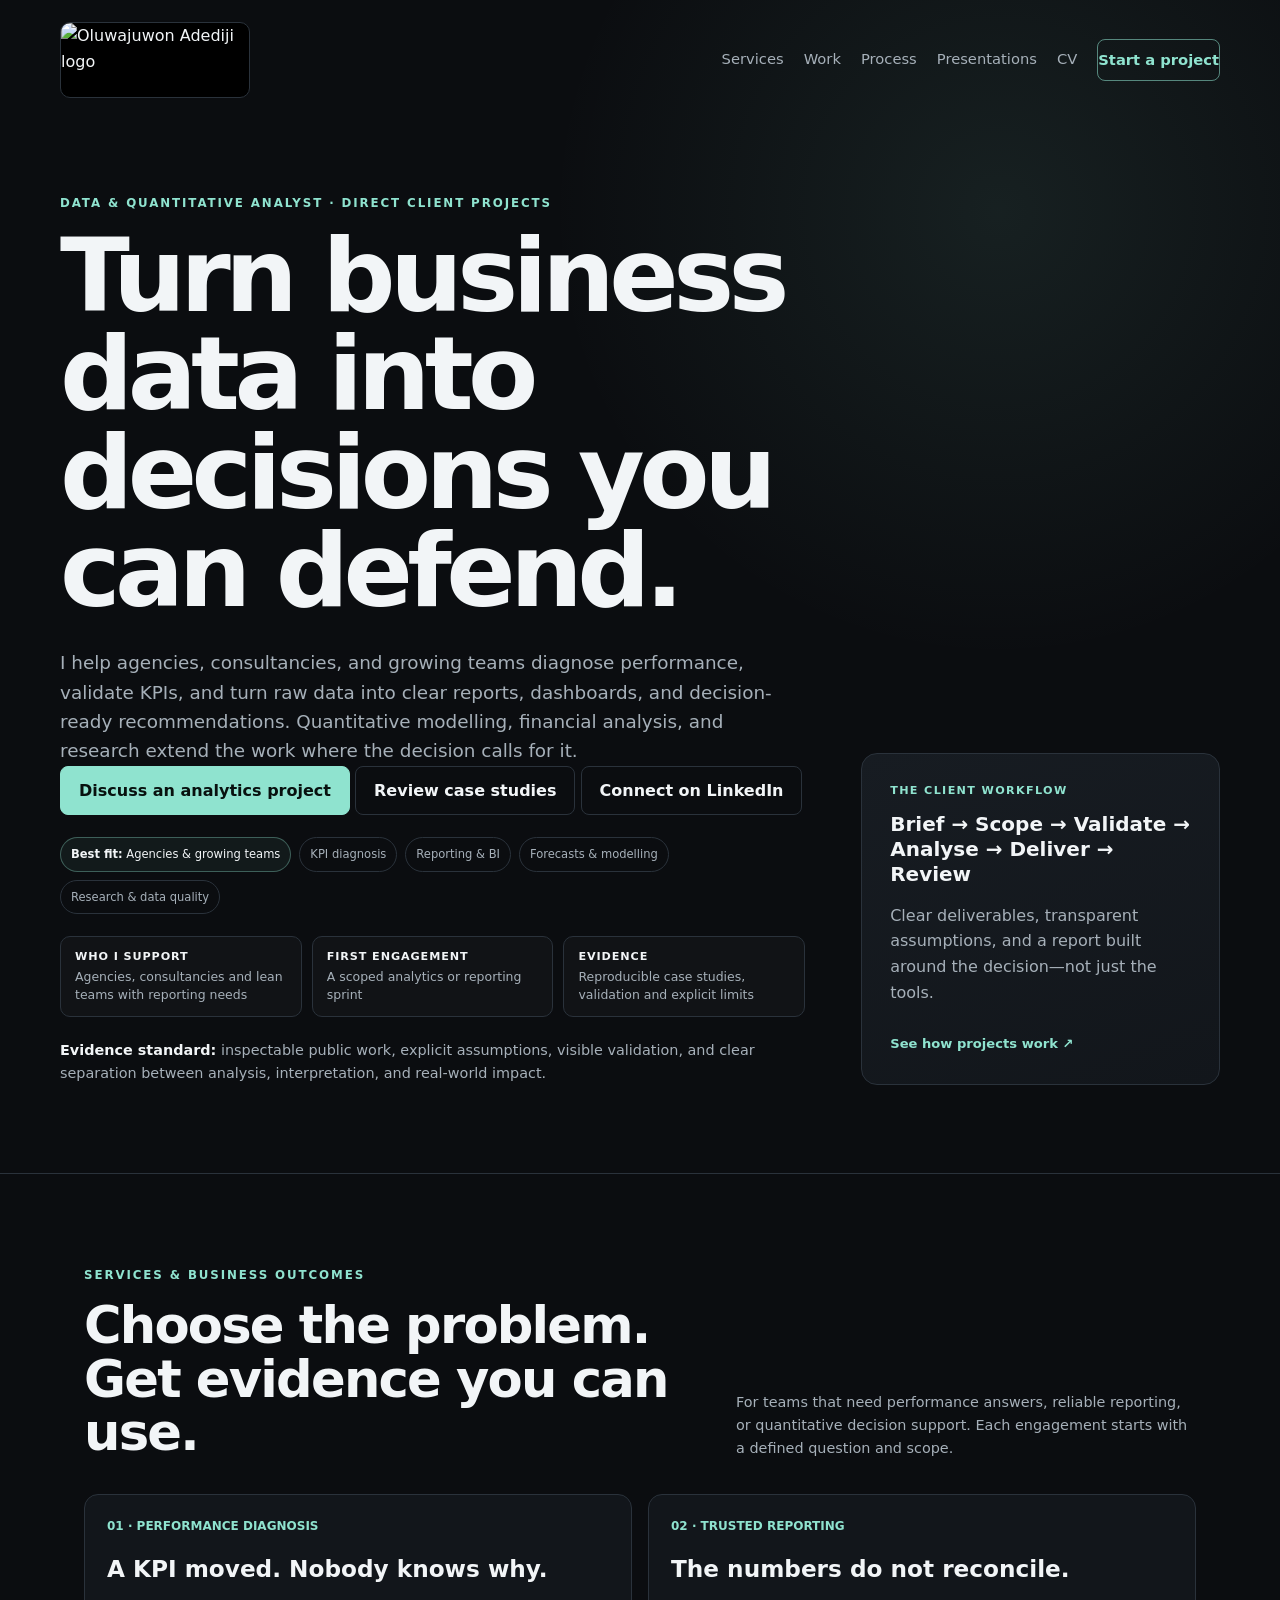
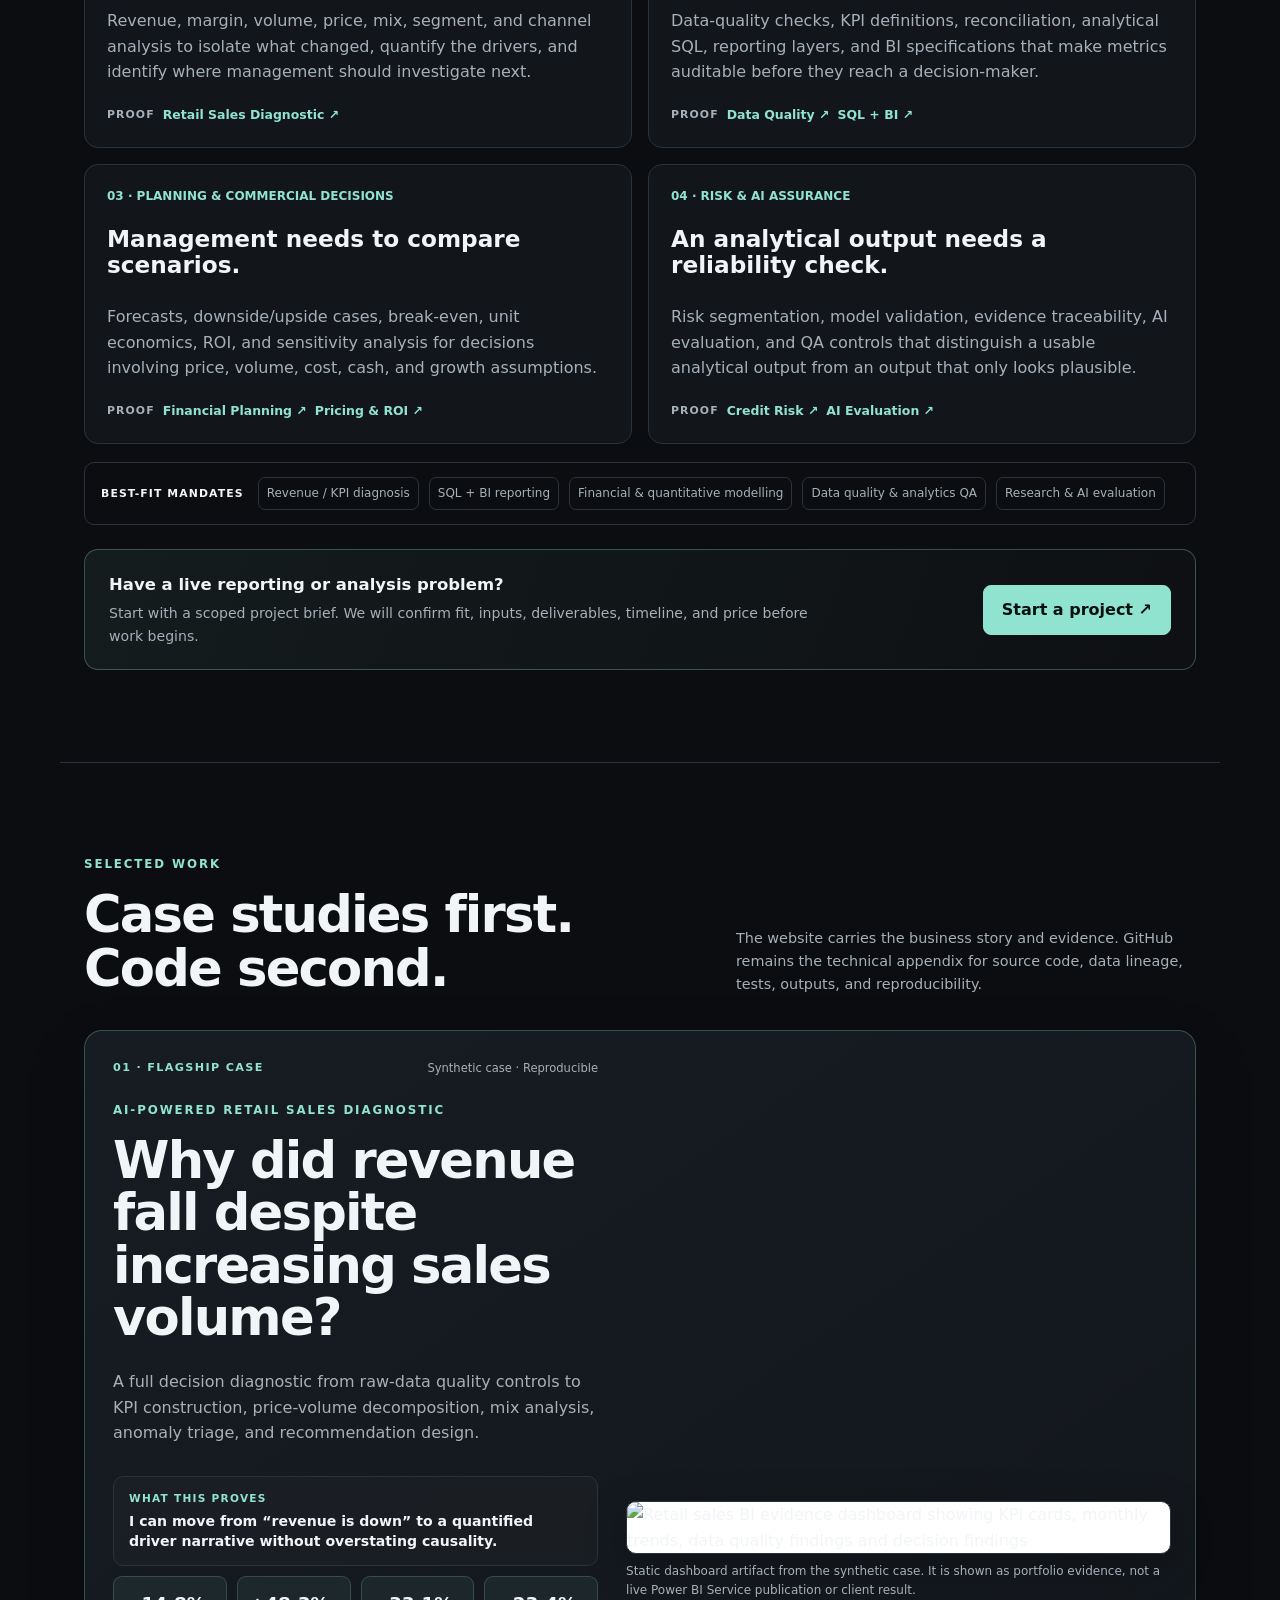
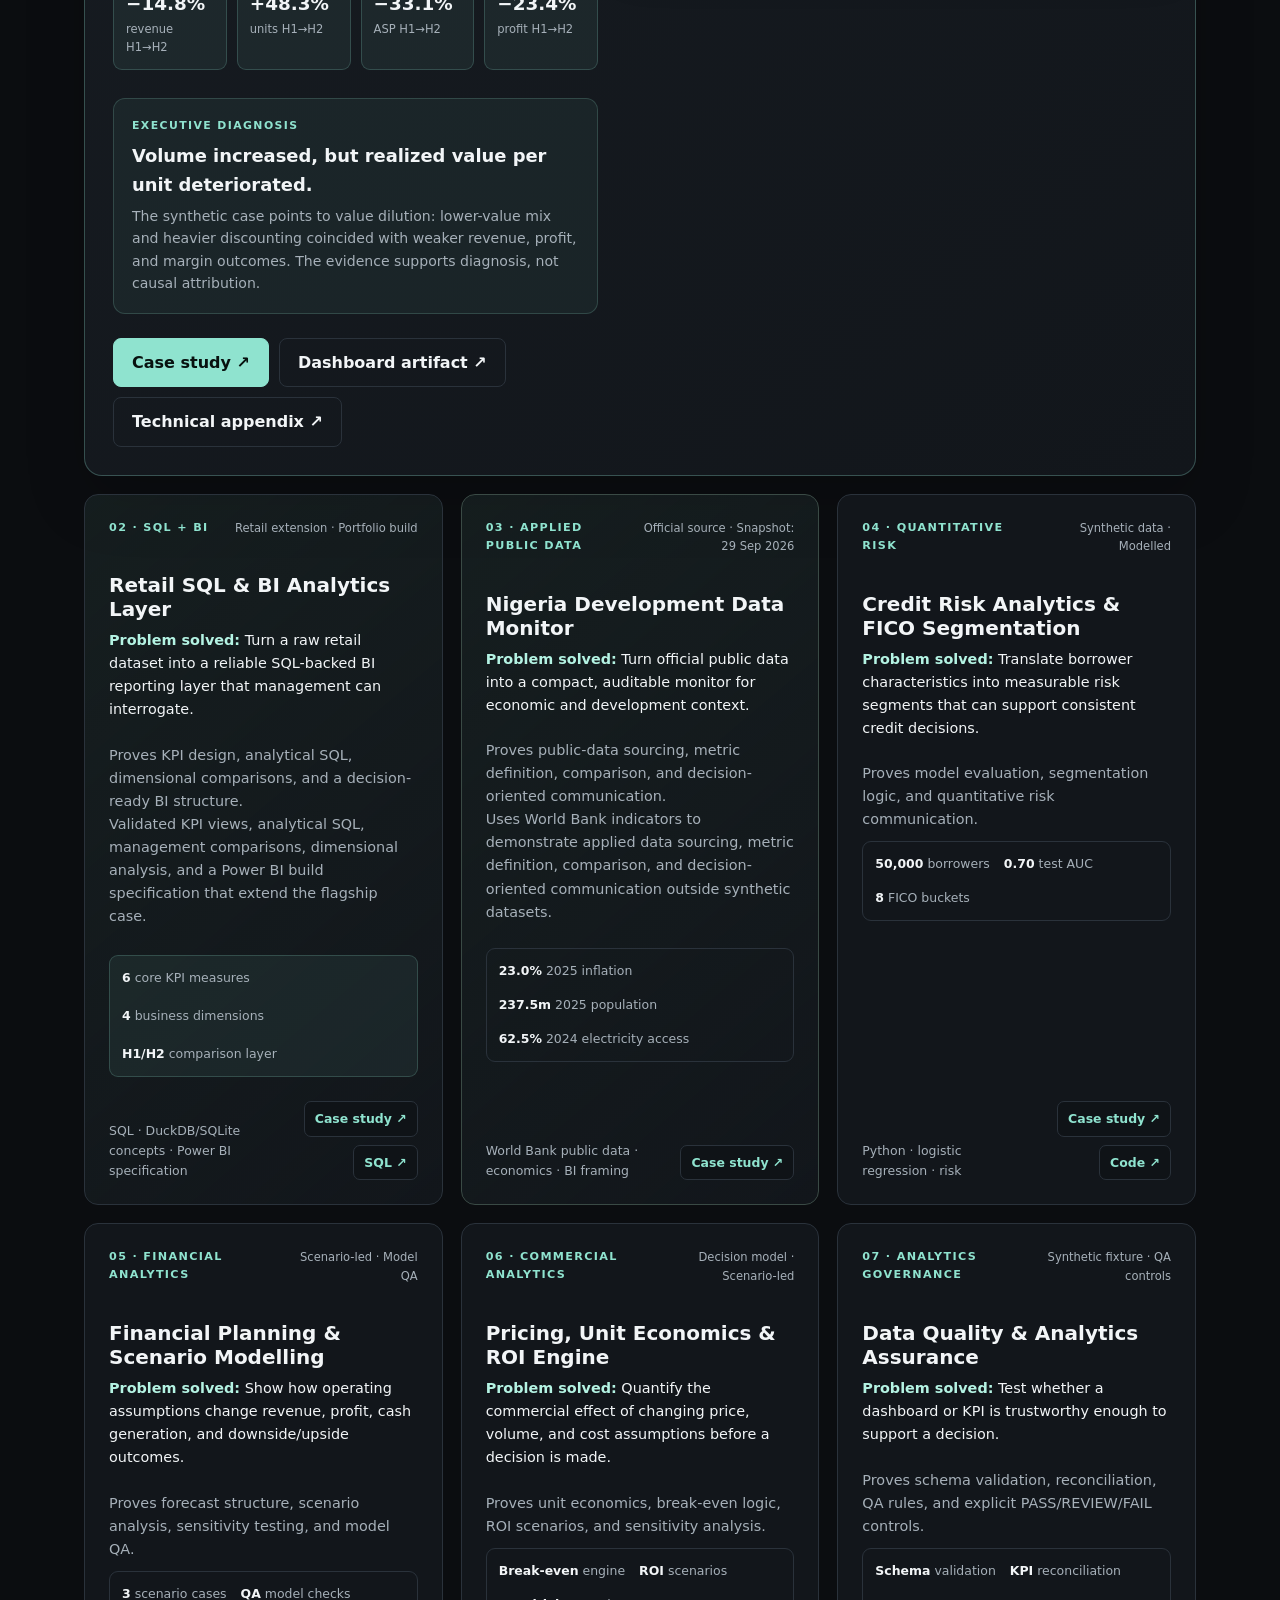
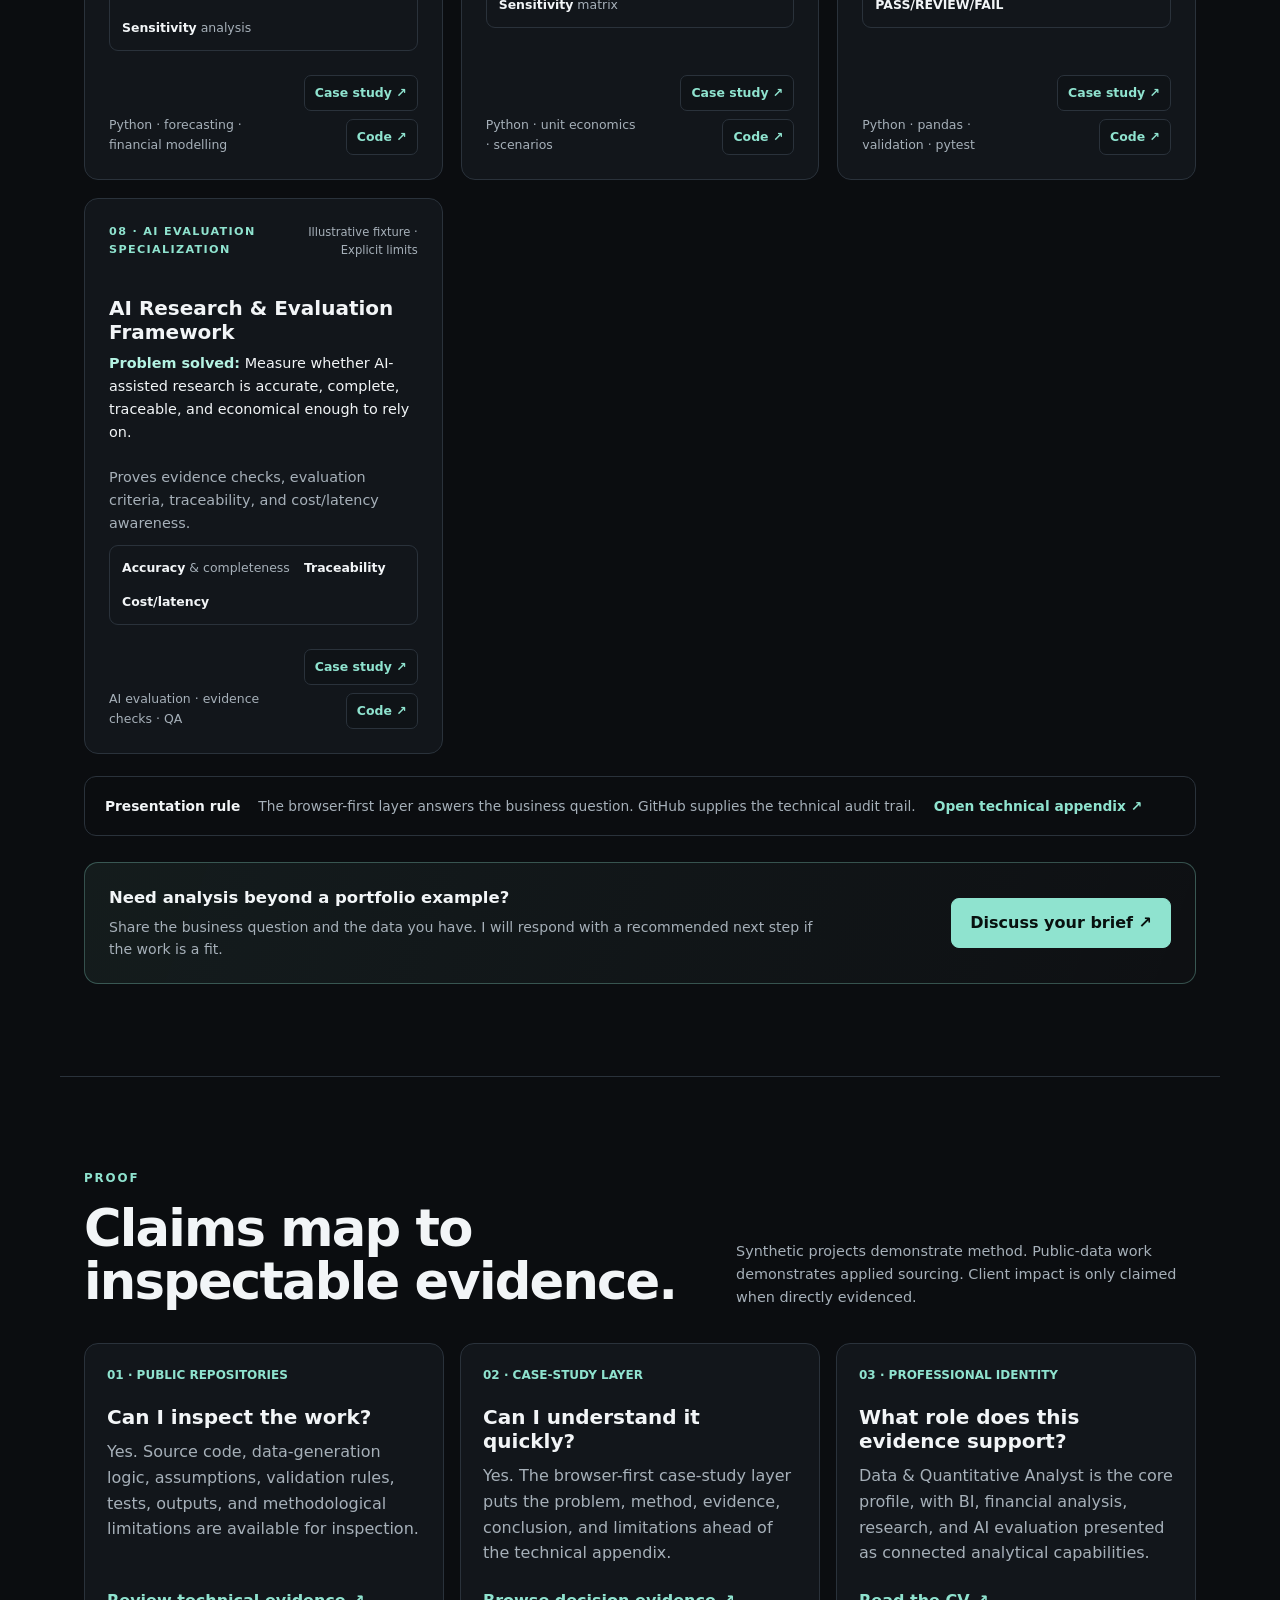
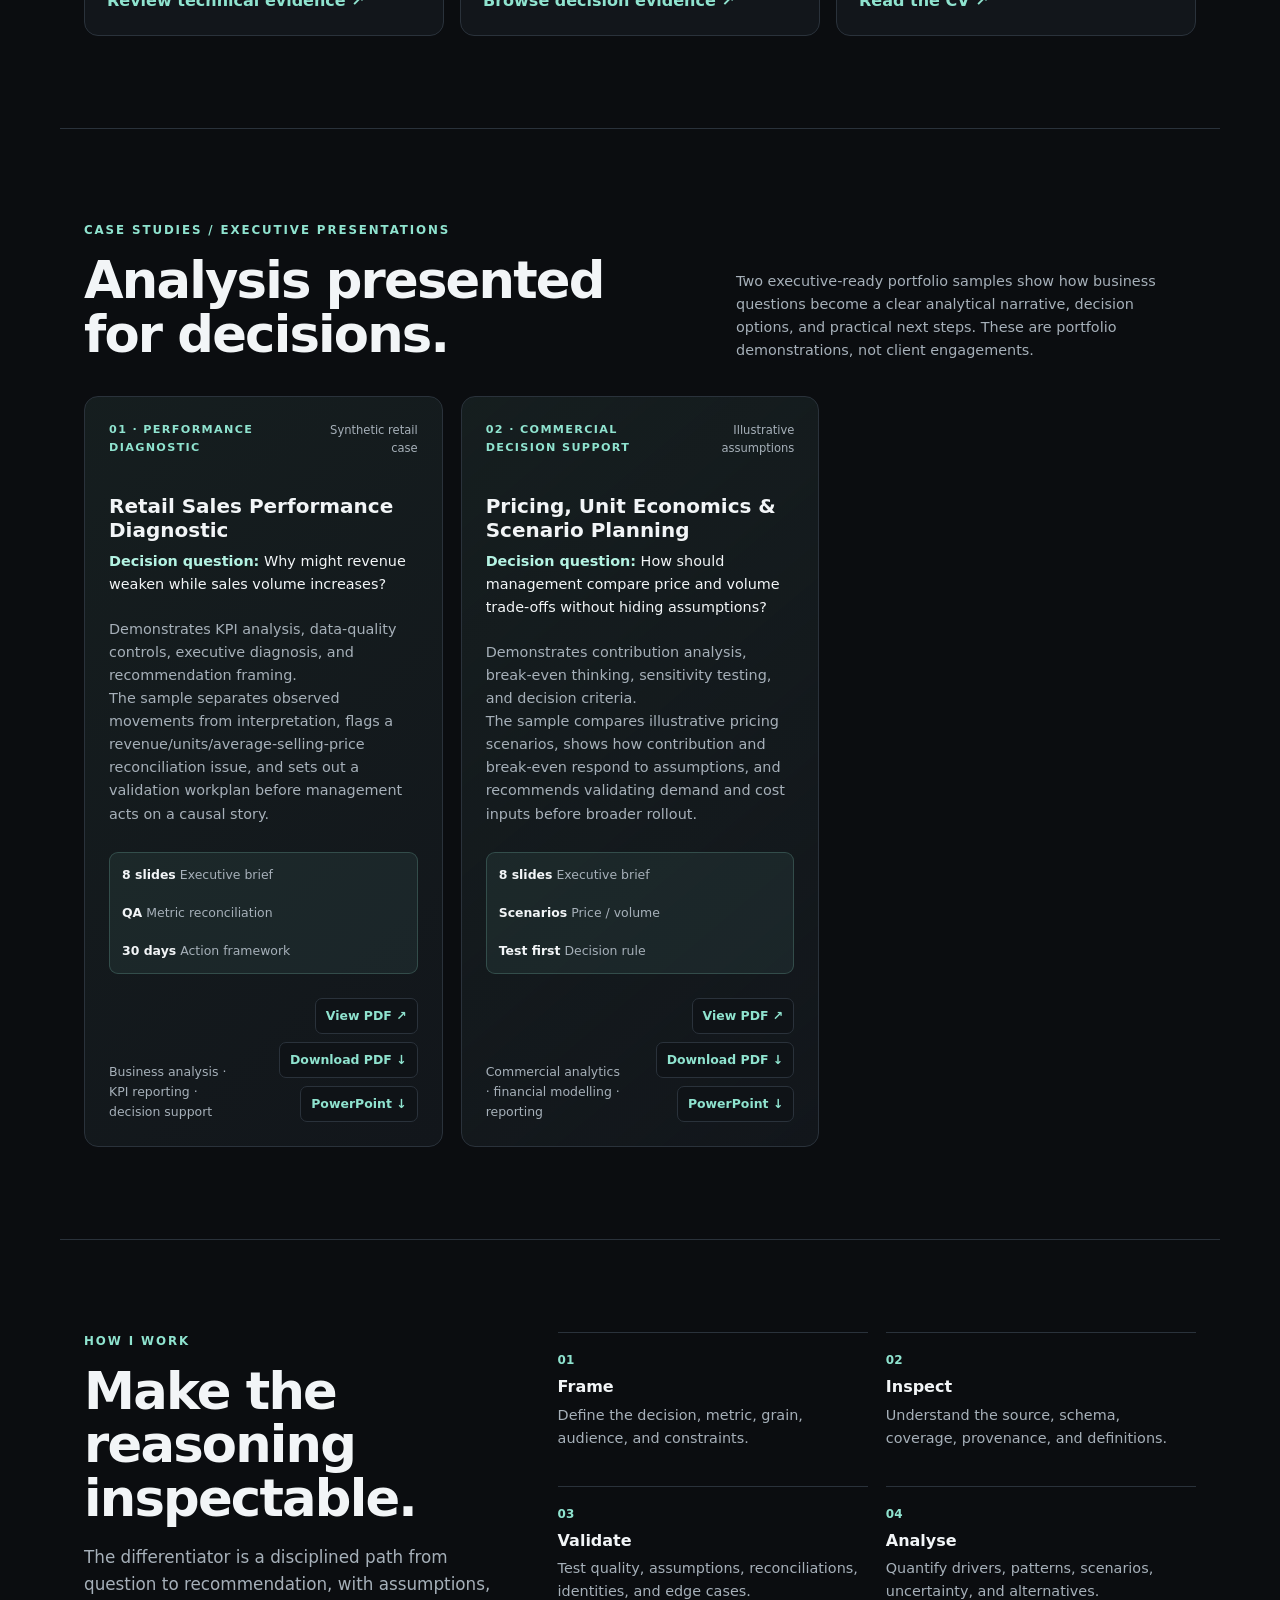
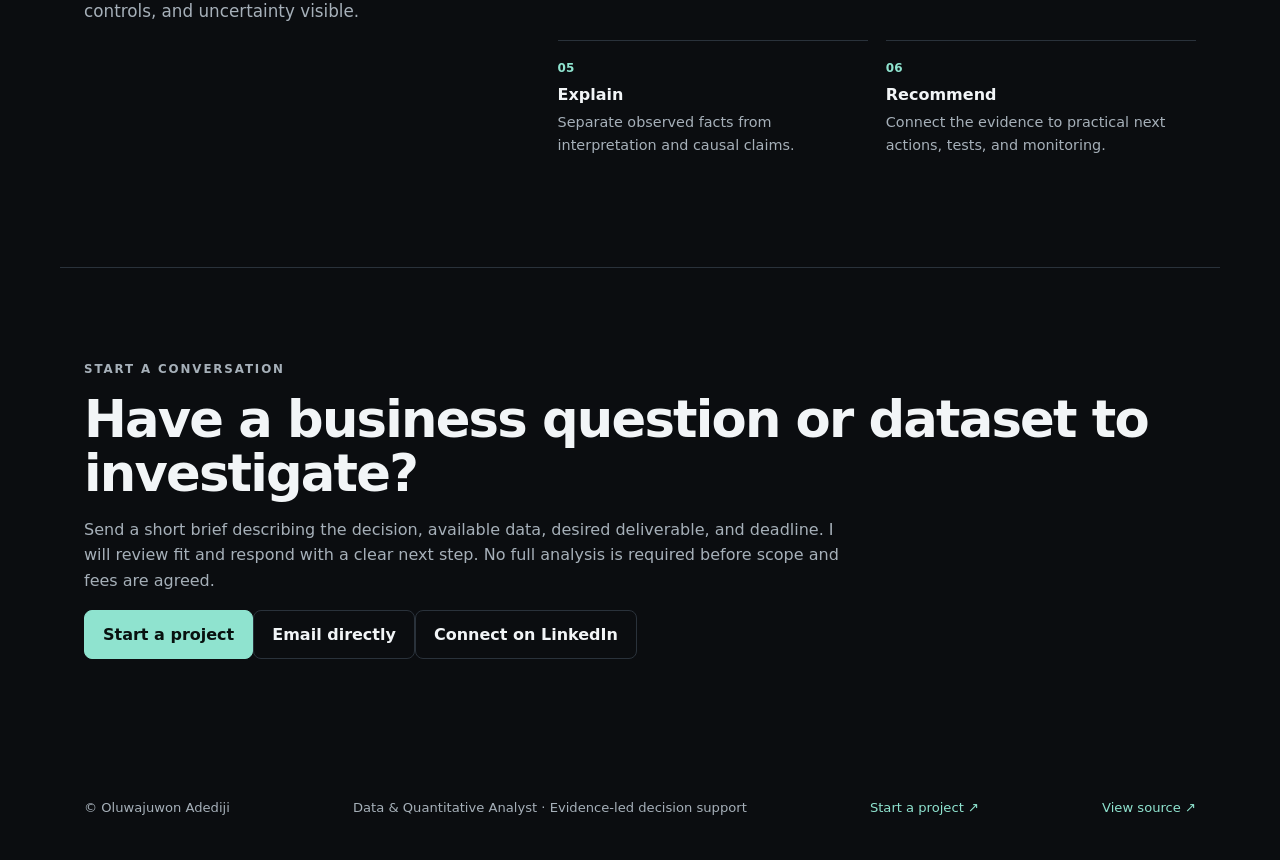
==== commit 5a7c427c: "Publish direct executive presentation download links" ====
--- a/docs/index.html
+++ b/docs/index.html
@@ -230,7 +230,7 @@
       <p class="proof-summary">Demonstrates KPI analysis, data-quality controls, executive diagnosis, and recommendation framing.</p>
       <p>The sample separates observed movements from interpretation, flags a revenue/units/average-selling-price reconciliation issue, and sets out a validation workplan before management acts on a causal story.</p>
       <div class="metric-strip"><span><strong>8 slides</strong> Executive brief</span><span><strong>QA</strong> Metric reconciliation</span><span><strong>30 days</strong> Action framework</span></div>
-      <div class="card-footer"><span>Business analysis · KPI reporting · decision support</span><span class="button-row"><a class="mini-button" href="executive-presentations.html#retail">Presentation overview ↗</a><a class="mini-button" href="case-studies/retail-sales-diagnostic.html">Case study ↗</a></span></div>
+      <div class="card-footer"><span>Business analysis · KPI reporting · decision support</span><span class="button-row"><a class="mini-button" href="downloads/executive-presentations/retail-sales-performance-diagnostic.pdf" target="_blank" rel="noopener">View PDF ↗</a><a class="mini-button" href="downloads/executive-presentations/retail-sales-performance-diagnostic.pdf" download>Download PDF ↓</a><a class="mini-button" href="downloads/executive-presentations/retail-sales-performance-diagnostic.pptx" download>PowerPoint ↓</a></span></div>
     </article>
     <article class="project-card highlight">
       <div class="project-meta"><span>02 · COMMERCIAL DECISION SUPPORT</span><span class="evidence">Illustrative assumptions</span></div>
@@ -239,7 +239,7 @@
       <p class="proof-summary">Demonstrates contribution analysis, break-even thinking, sensitivity testing, and decision criteria.</p>
       <p>The sample compares illustrative pricing scenarios, shows how contribution and break-even respond to assumptions, and recommends validating demand and cost inputs before broader rollout.</p>
       <div class="metric-strip"><span><strong>8 slides</strong> Executive brief</span><span><strong>Scenarios</strong> Price / volume</span><span><strong>Test first</strong> Decision rule</span></div>
-      <div class="card-footer"><span>Commercial analytics · financial modelling · reporting</span><span class="button-row"><a class="mini-button" href="executive-presentations.html#pricing">Presentation overview ↗</a><a class="mini-button" href="case-studies/pricing-roi.html">Case study ↗</a></span></div>
+      <div class="card-footer"><span>Commercial analytics · financial modelling · reporting</span><span class="button-row"><a class="mini-button" href="downloads/executive-presentations/pricing-unit-economics-scenario-planning.pdf" target="_blank" rel="noopener">View PDF ↗</a><a class="mini-button" href="downloads/executive-presentations/pricing-unit-economics-scenario-planning.pdf" download>Download PDF ↓</a><a class="mini-button" href="downloads/executive-presentations/pricing-unit-economics-scenario-planning.pptx" download>PowerPoint ↓</a></span></div>
     </article>
   </div>
 </section>
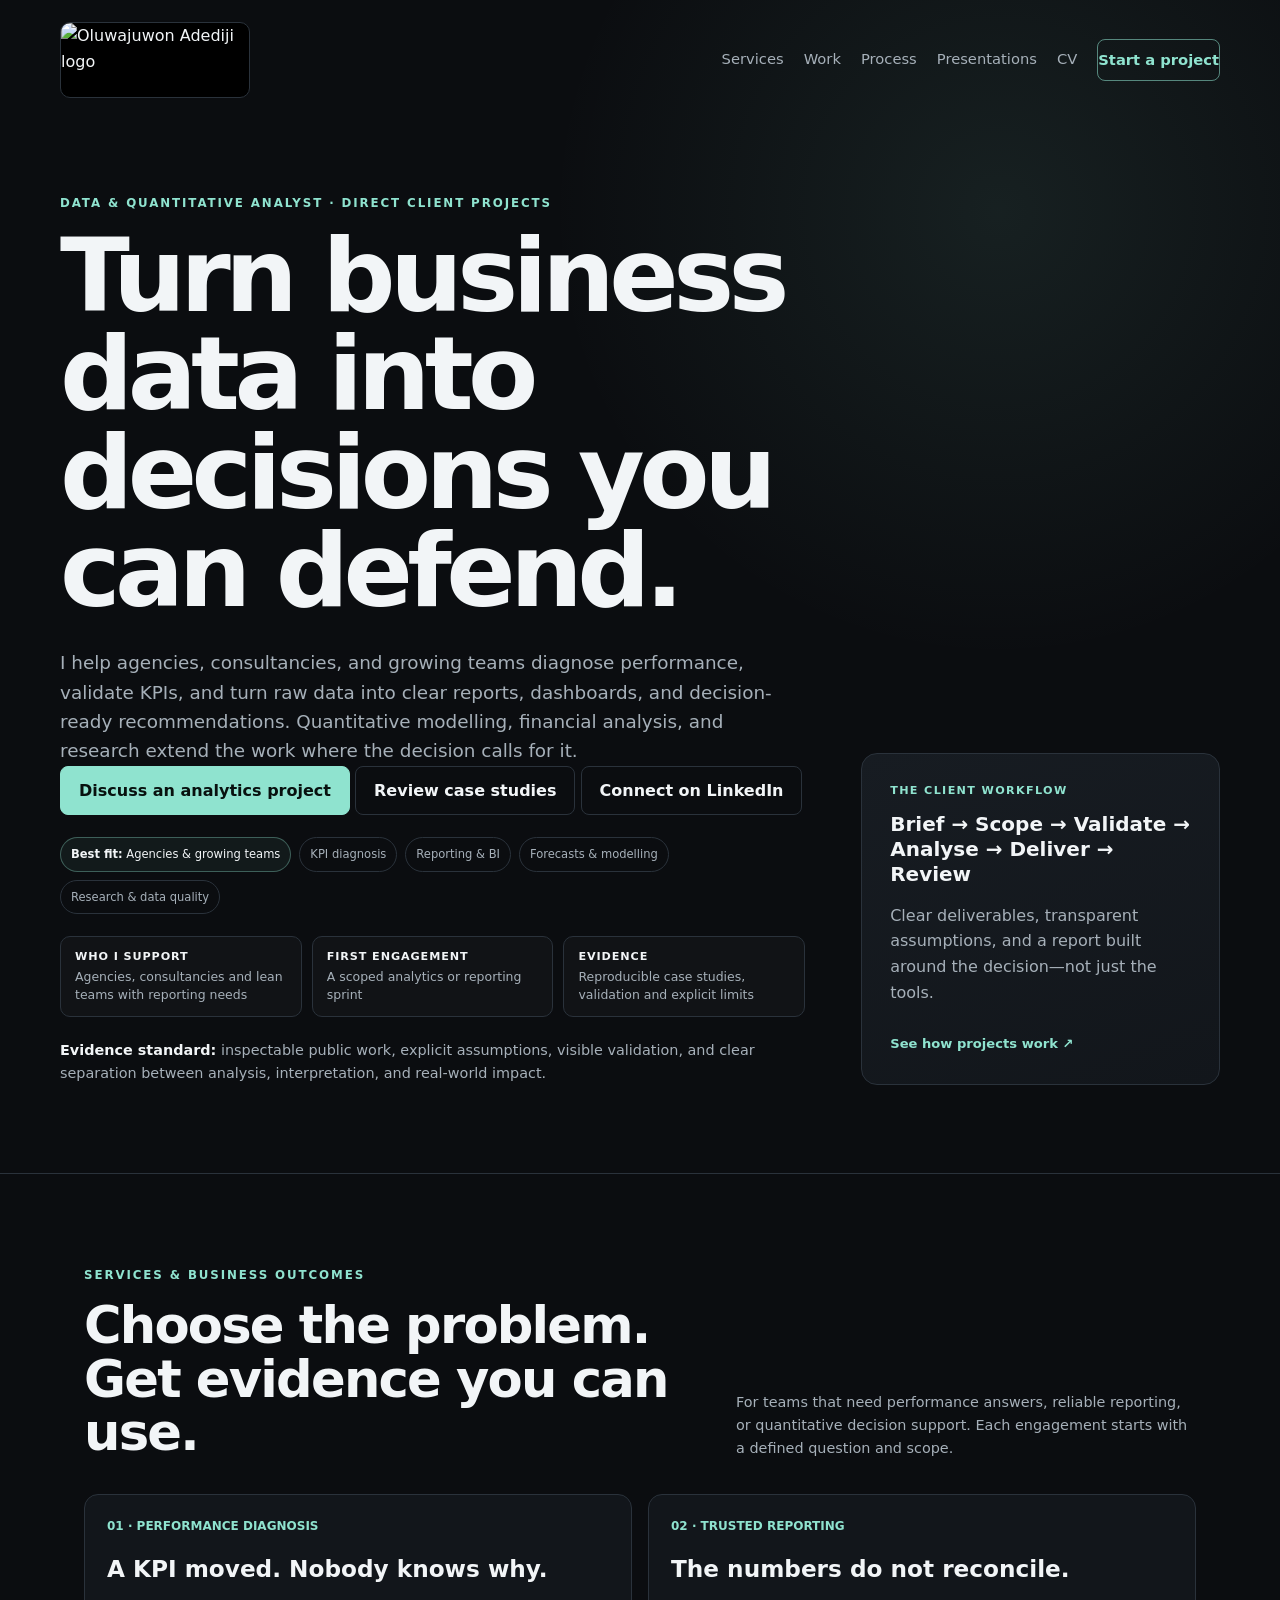
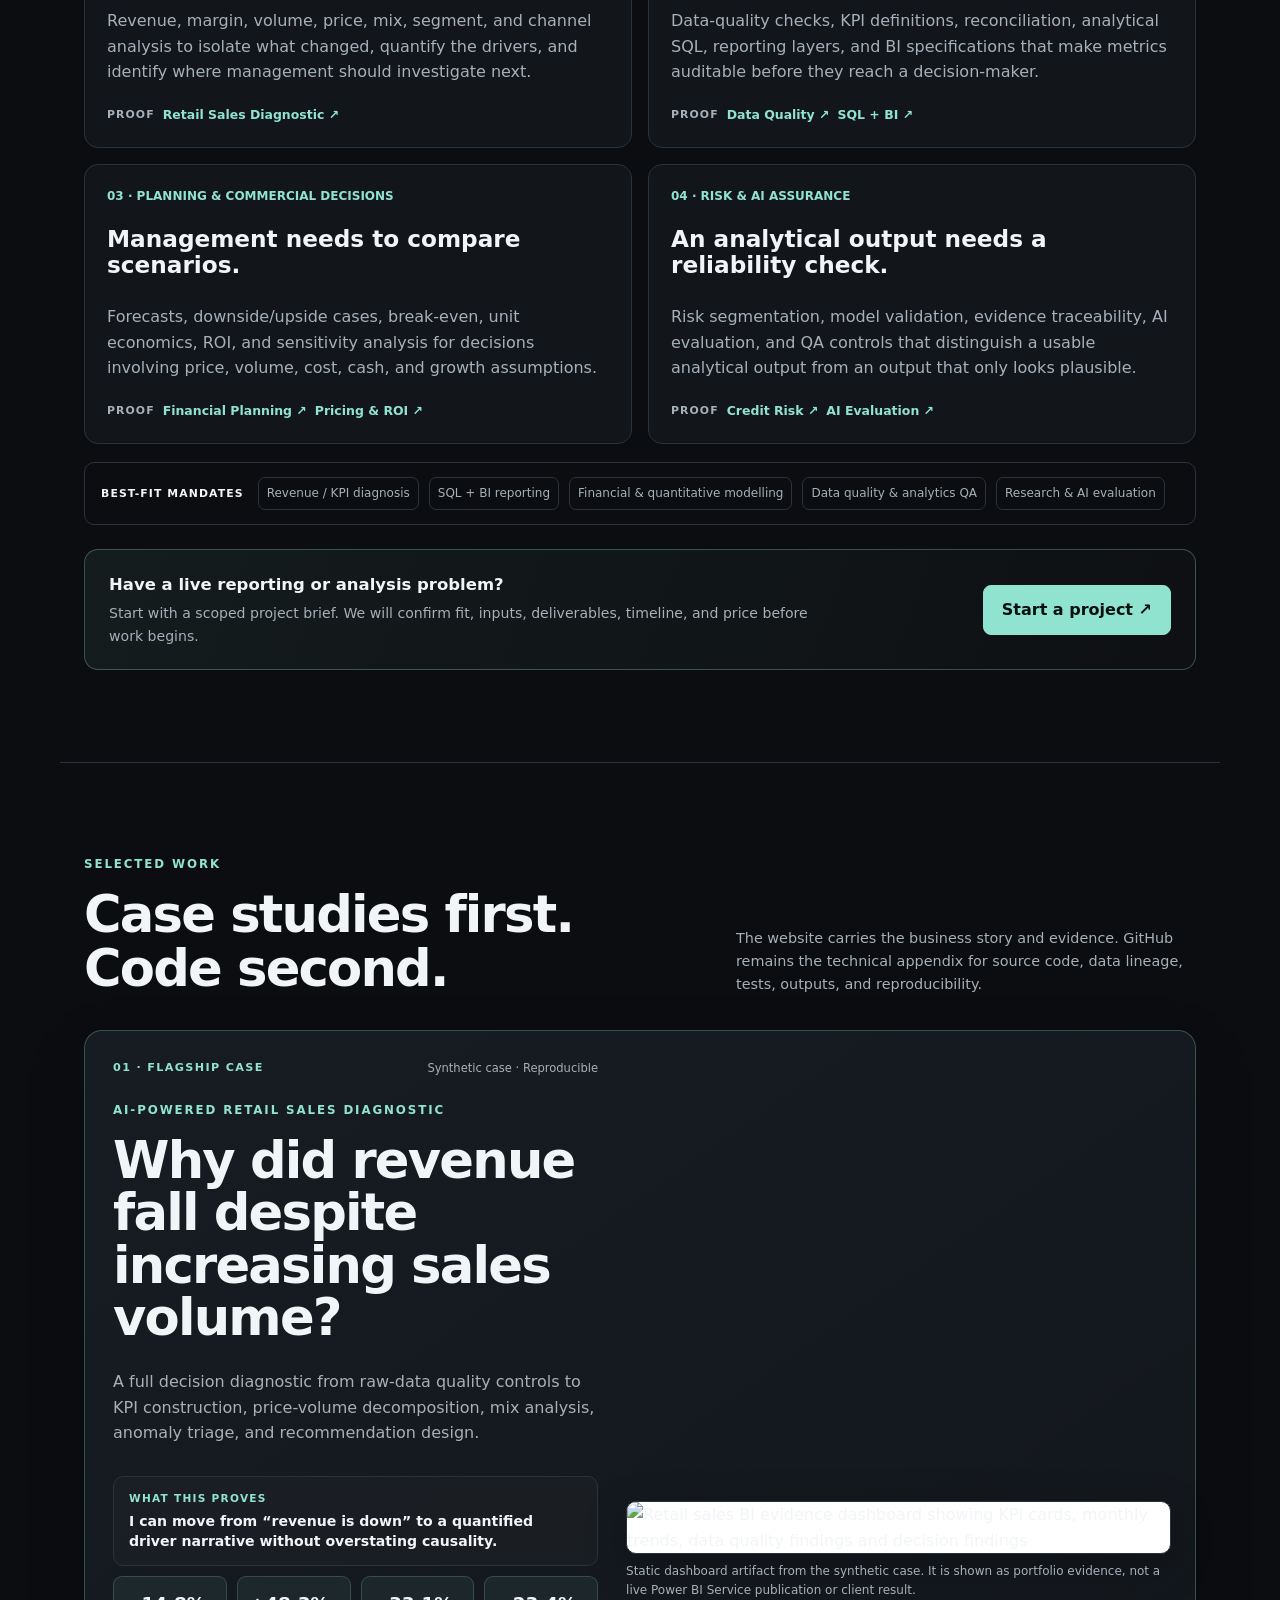
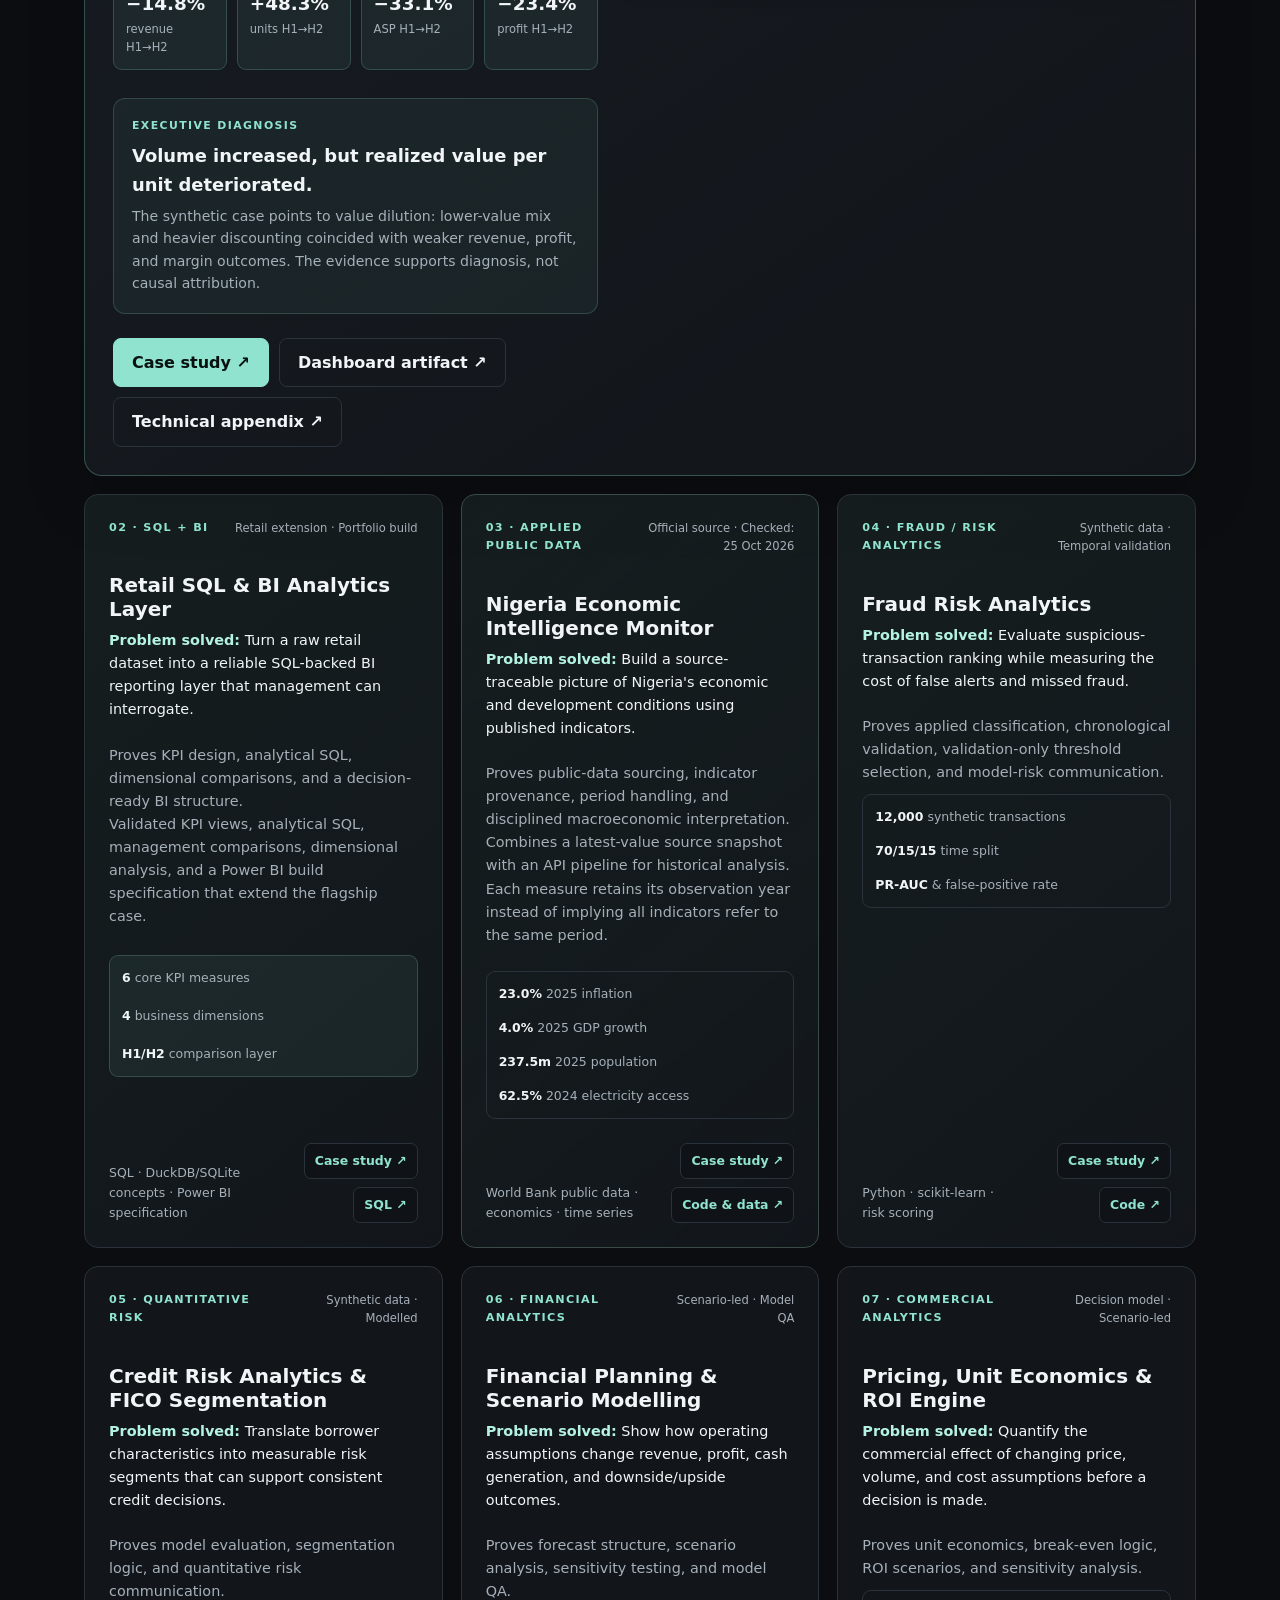
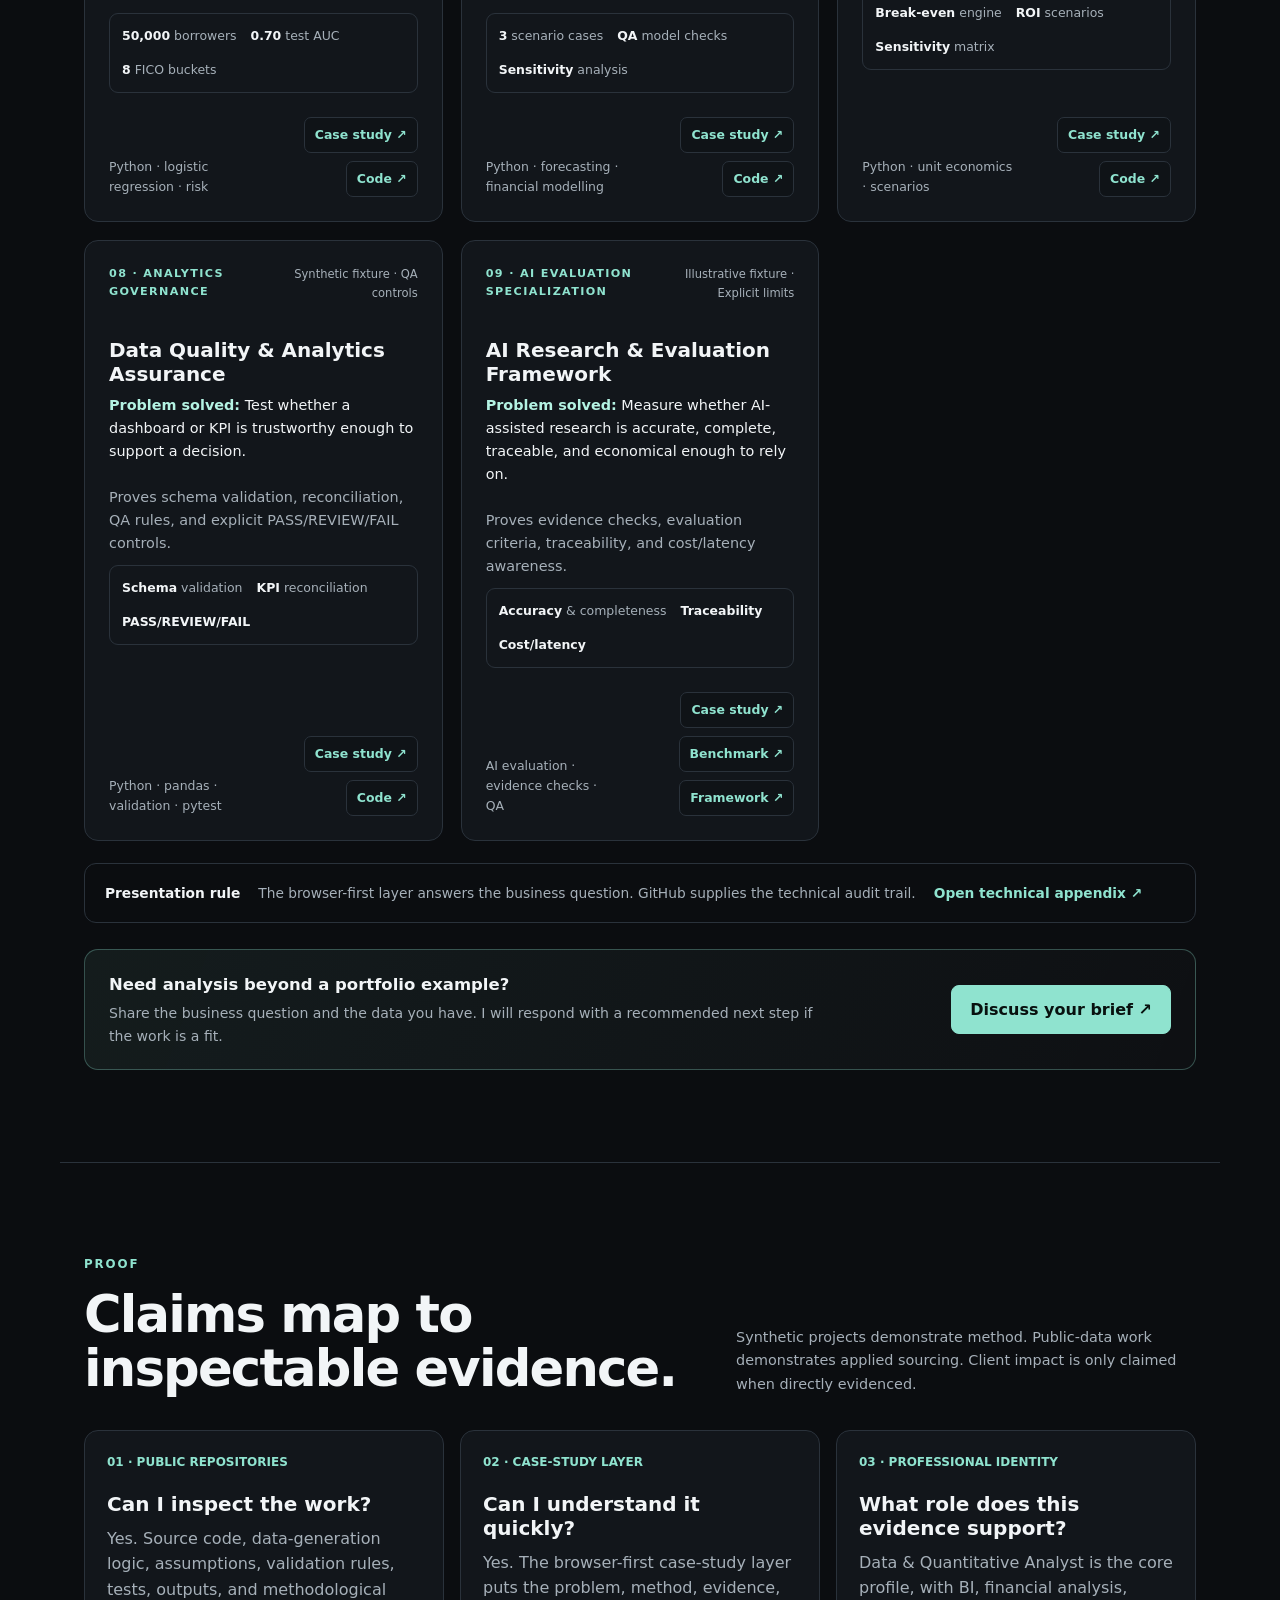
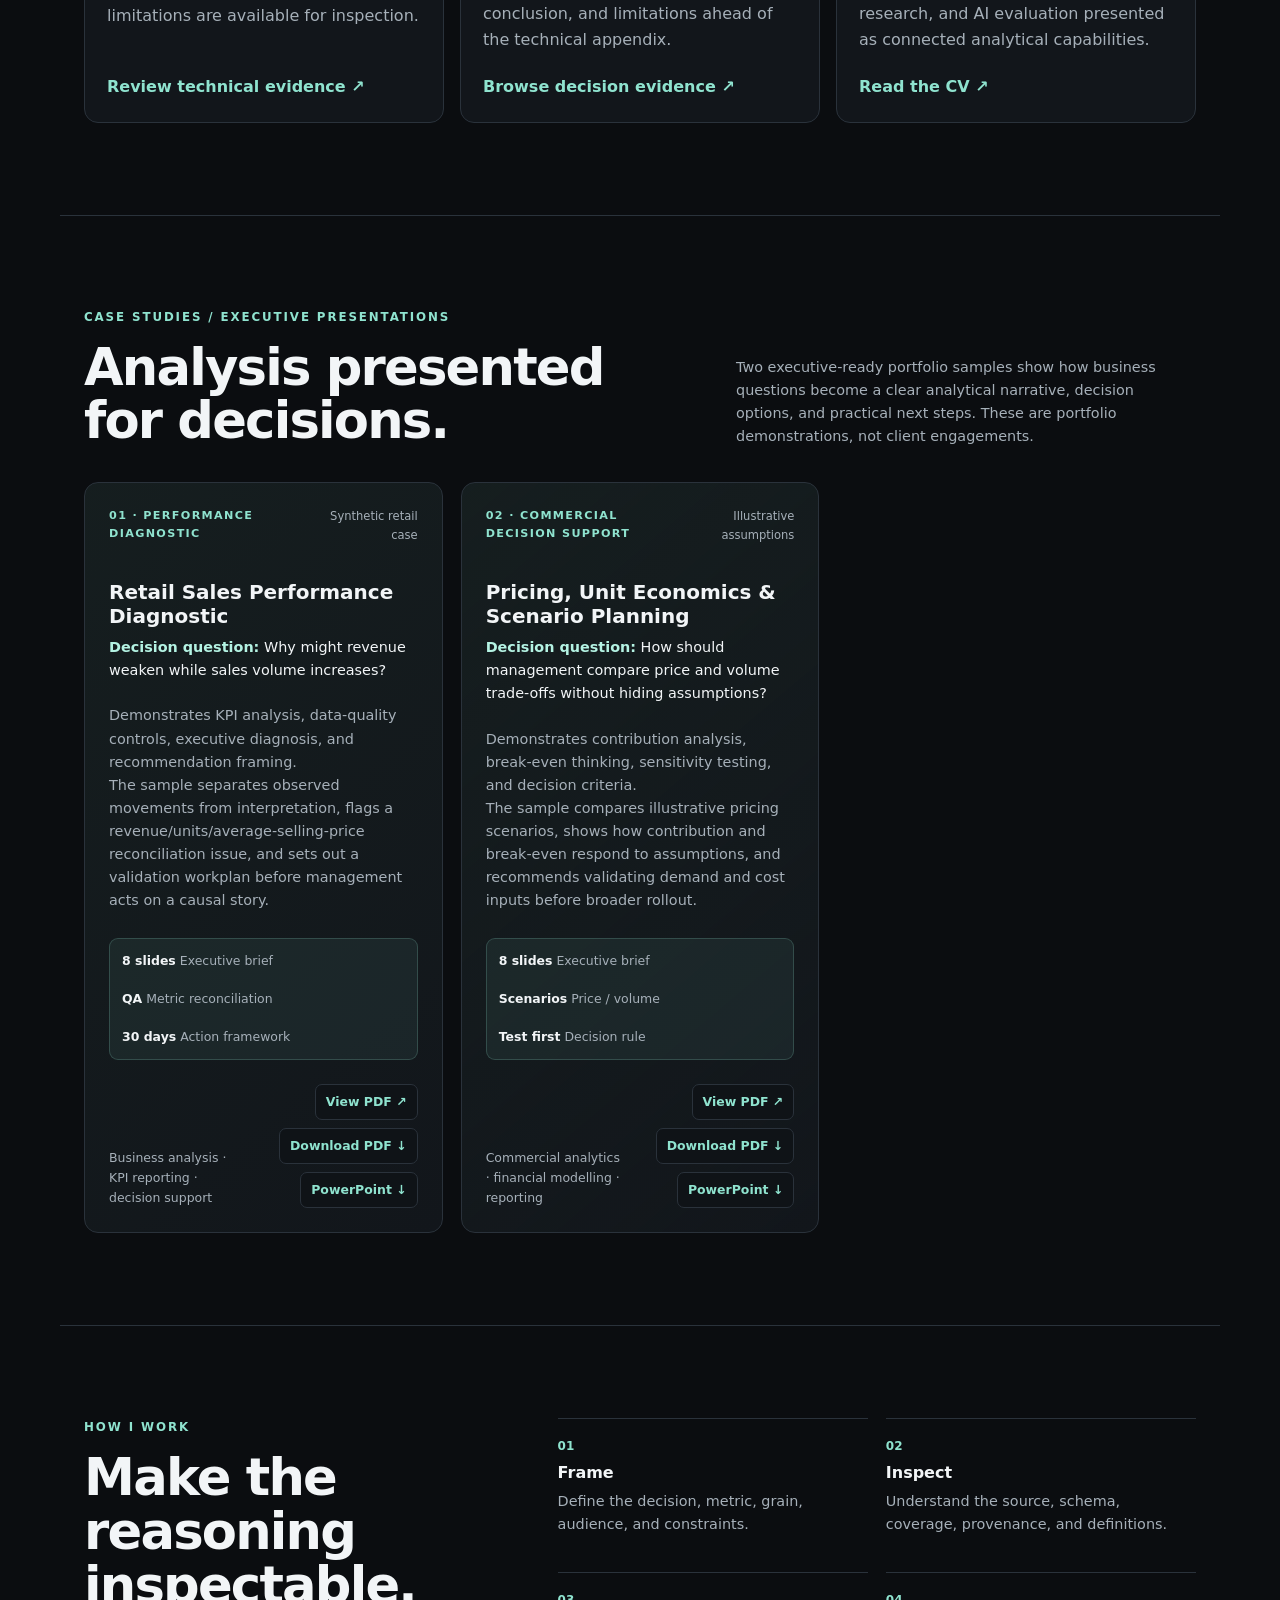
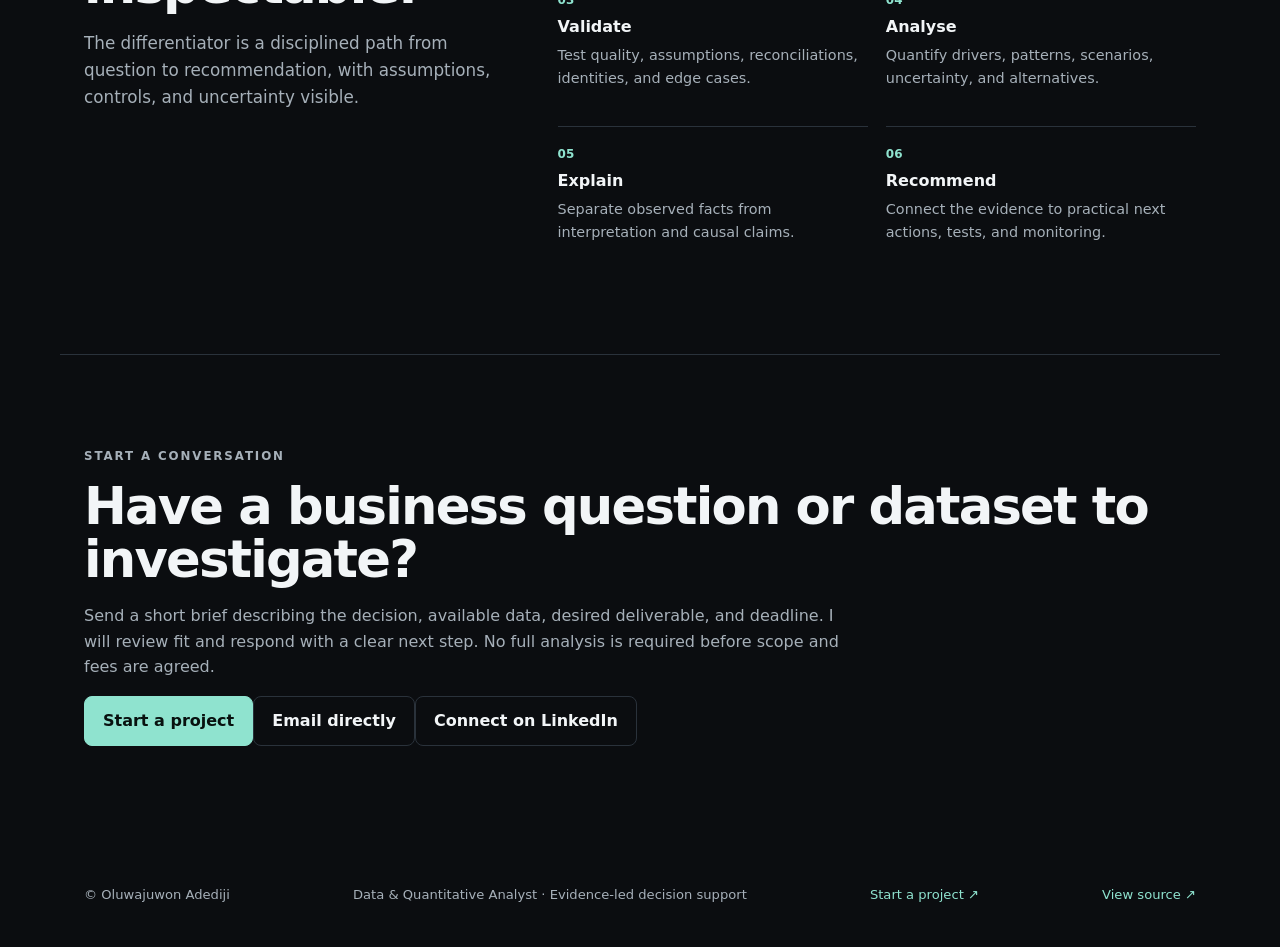
==== commit 8958b565: "Add fraud risk project and refresh Nigeria economic monitor on portfolio" ====
--- a/docs/index.html
+++ b/docs/index.html
@@ -146,16 +146,24 @@
     </article>
 
     <article class="project-card highlight public-data">
-      <div class="project-meta"><span>03 · APPLIED PUBLIC DATA</span><span class="evidence">Official source · Snapshot: 29 Sep 2026</span></div>
-      <h3>Nigeria Development Data Monitor</h3>
-      <p class="question"><strong>Problem solved:</strong> Turn official public data into a compact, auditable monitor for economic and development context.</p><p class="proof-summary">Proves public-data sourcing, metric definition, comparison, and decision-oriented communication.</p>
-      <p>Uses World Bank indicators to demonstrate applied data sourcing, metric definition, comparison, and decision-oriented communication outside synthetic datasets.</p>
-      <div class="mini-metrics"><span><strong>23.0%</strong> 2025 inflation</span><span><strong>237.5m</strong> 2025 population</span><span><strong>62.5%</strong> 2024 electricity access</span></div>
-      <div class="card-footer"><span>World Bank public data · economics · BI framing</span><span class="button-row"><a class="mini-button" href="case-studies/nigeria-public-data.html">Case study ↗</a></span></div>
-    </article>
+      <div class="project-meta"><span>03 · APPLIED PUBLIC DATA</span><span class="evidence">Official source · Checked: 25 Oct 2026</span></div>
+      <h3>Nigeria Economic Intelligence Monitor</h3>
+      <p class="question"><strong>Problem solved:</strong> Build a source-traceable picture of Nigeria's economic and development conditions using published indicators.</p><p class="proof-summary">Proves public-data sourcing, indicator provenance, period handling, and disciplined macroeconomic interpretation.</p>
+      <p>Combines a latest-value source snapshot with an API pipeline for historical analysis. Each measure retains its observation year instead of implying all indicators refer to the same period.</p>
+      <div class="mini-metrics"><span><strong>23.0%</strong> 2025 inflation</span><span><strong>4.0%</strong> 2025 GDP growth</span><span><strong>237.5m</strong> 2025 population</span><span><strong>62.5%</strong> 2024 electricity access</span></div>
+      <div class="card-footer"><span>World Bank public data · economics · time series</span><span class="button-row"><a class="mini-button" href="case-studies/nigeria-public-data.html">Case study ↗</a><a class="mini-button" href="https://github.com/oluwajuwonade/oluwajuwonade.github.io/tree/main/projects/nigeria-economic-intelligence" rel="external">Code &amp; data ↗</a></span></div>
+    </article>
+    <article class="project-card highlight">
+      <div class="project-meta"><span>04 · FRAUD / RISK ANALYTICS</span><span class="evidence">Synthetic data · Temporal validation</span></div>
+      <h3>Fraud Risk Analytics</h3>
+      <p class="question"><strong>Problem solved:</strong> Evaluate suspicious-transaction ranking while measuring the cost of false alerts and missed fraud.</p><p class="proof-summary">Proves applied classification, chronological validation, validation-only threshold selection, and model-risk communication.</p>
+      <div class="mini-metrics"><span><strong>12,000</strong> synthetic transactions</span><span><strong>70/15/15</strong> time split</span><span><strong>PR-AUC</strong> &amp; false-positive rate</span></div>
+      <div class="card-footer"><span>Python · scikit-learn · risk scoring</span><span class="button-row"><a class="mini-button" href="case-studies/fraud-risk-analytics.html">Case study ↗</a><a class="mini-button" href="https://github.com/oluwajuwonade/oluwajuwonade.github.io/tree/main/projects/fraud-risk-analytics" rel="external">Code ↗</a></span></div>
+    </article>
+
 
 <article class="project-card">
-      <div class="project-meta"><span>04 · QUANTITATIVE RISK</span><span class="evidence">Synthetic data · Modelled</span></div>
+      <div class="project-meta"><span>05 · QUANTITATIVE RISK</span><span class="evidence">Synthetic data · Modelled</span></div>
       <h3>Credit Risk Analytics &amp; FICO Segmentation</h3>
       <p class="question"><strong>Problem solved:</strong> Translate borrower characteristics into measurable risk segments that can support consistent credit decisions.</p><p class="proof-summary">Proves model evaluation, segmentation logic, and quantitative risk communication.</p>
       <div class="mini-metrics"><span><strong>50,000</strong> borrowers</span><span><strong>0.70</strong> test AUC</span><span><strong>8</strong> FICO buckets</span></div>
@@ -163,7 +171,7 @@
     </article>
 
     <article class="project-card">
-      <div class="project-meta"><span>05 · FINANCIAL ANALYTICS</span><span class="evidence">Scenario-led · Model QA</span></div>
+      <div class="project-meta"><span>06 · FINANCIAL ANALYTICS</span><span class="evidence">Scenario-led · Model QA</span></div>
       <h3>Financial Planning &amp; Scenario Modelling</h3>
       <p class="question"><strong>Problem solved:</strong> Show how operating assumptions change revenue, profit, cash generation, and downside/upside outcomes.</p><p class="proof-summary">Proves forecast structure, scenario analysis, sensitivity testing, and model QA.</p>
       <div class="mini-metrics"><span><strong>3</strong> scenario cases</span><span><strong>QA</strong> model checks</span><span><strong>Sensitivity</strong> analysis</span></div>
@@ -171,7 +179,7 @@
     </article>
 
     <article class="project-card">
-      <div class="project-meta"><span>06 · COMMERCIAL ANALYTICS</span><span class="evidence">Decision model · Scenario-led</span></div>
+      <div class="project-meta"><span>07 · COMMERCIAL ANALYTICS</span><span class="evidence">Decision model · Scenario-led</span></div>
       <h3>Pricing, Unit Economics &amp; ROI Engine</h3>
       <p class="question"><strong>Problem solved:</strong> Quantify the commercial effect of changing price, volume, and cost assumptions before a decision is made.</p><p class="proof-summary">Proves unit economics, break-even logic, ROI scenarios, and sensitivity analysis.</p>
       <div class="mini-metrics"><span><strong>Break-even</strong> engine</span><span><strong>ROI</strong> scenarios</span><span><strong>Sensitivity</strong> matrix</span></div>
@@ -179,7 +187,7 @@
     </article>
 
     <article class="project-card">
-      <div class="project-meta"><span>07 · ANALYTICS GOVERNANCE</span><span class="evidence">Synthetic fixture · QA controls</span></div>
+      <div class="project-meta"><span>08 · ANALYTICS GOVERNANCE</span><span class="evidence">Synthetic fixture · QA controls</span></div>
       <h3>Data Quality &amp; Analytics Assurance</h3>
       <p class="question"><strong>Problem solved:</strong> Test whether a dashboard or KPI is trustworthy enough to support a decision.</p><p class="proof-summary">Proves schema validation, reconciliation, QA rules, and explicit PASS/REVIEW/FAIL controls.</p>
       <div class="mini-metrics"><span><strong>Schema</strong> validation</span><span><strong>KPI</strong> reconciliation</span><span><strong>PASS/REVIEW/FAIL</strong></span></div>
@@ -187,11 +195,11 @@
     </article>
 
     <article class="project-card">
-      <div class="project-meta"><span>08 · AI EVALUATION SPECIALIZATION</span><span class="evidence">Illustrative fixture · Explicit limits</span></div>
+      <div class="project-meta"><span>09 · AI EVALUATION SPECIALIZATION</span><span class="evidence">Illustrative fixture · Explicit limits</span></div>
       <h3>AI Research &amp; Evaluation Framework</h3>
       <p class="question"><strong>Problem solved:</strong> Measure whether AI-assisted research is accurate, complete, traceable, and economical enough to rely on.</p><p class="proof-summary">Proves evidence checks, evaluation criteria, traceability, and cost/latency awareness.</p>
       <div class="mini-metrics"><span><strong>Accuracy</strong> &amp; completeness</span><span><strong>Traceability</strong></span><span><strong>Cost/latency</strong></span></div>
-      <div class="card-footer"><span>AI evaluation · evidence checks · QA</span><span class="button-row"><a class="mini-button" href="case-studies/ai-research-evaluation.html">Case study ↗</a><a class="mini-button" href="https://github.com/oluwajuwonade/ai-research-evaluation-system" rel="external">Code ↗</a></span></div>
+      <div class="card-footer"><span>AI evaluation · evidence checks · QA</span><span class="button-row"><a class="mini-button" href="case-studies/ai-research-evaluation.html">Case study ↗</a><a class="mini-button" href="https://github.com/oluwajuwonade/oluwajuwonade.github.io/tree/main/projects/ai-reasoning-benchmark" rel="external">Benchmark ↗</a><a class="mini-button" href="https://github.com/oluwajuwonade/ai-research-evaluation-system" rel="external">Framework ↗</a></span></div>
     </article>
 
     
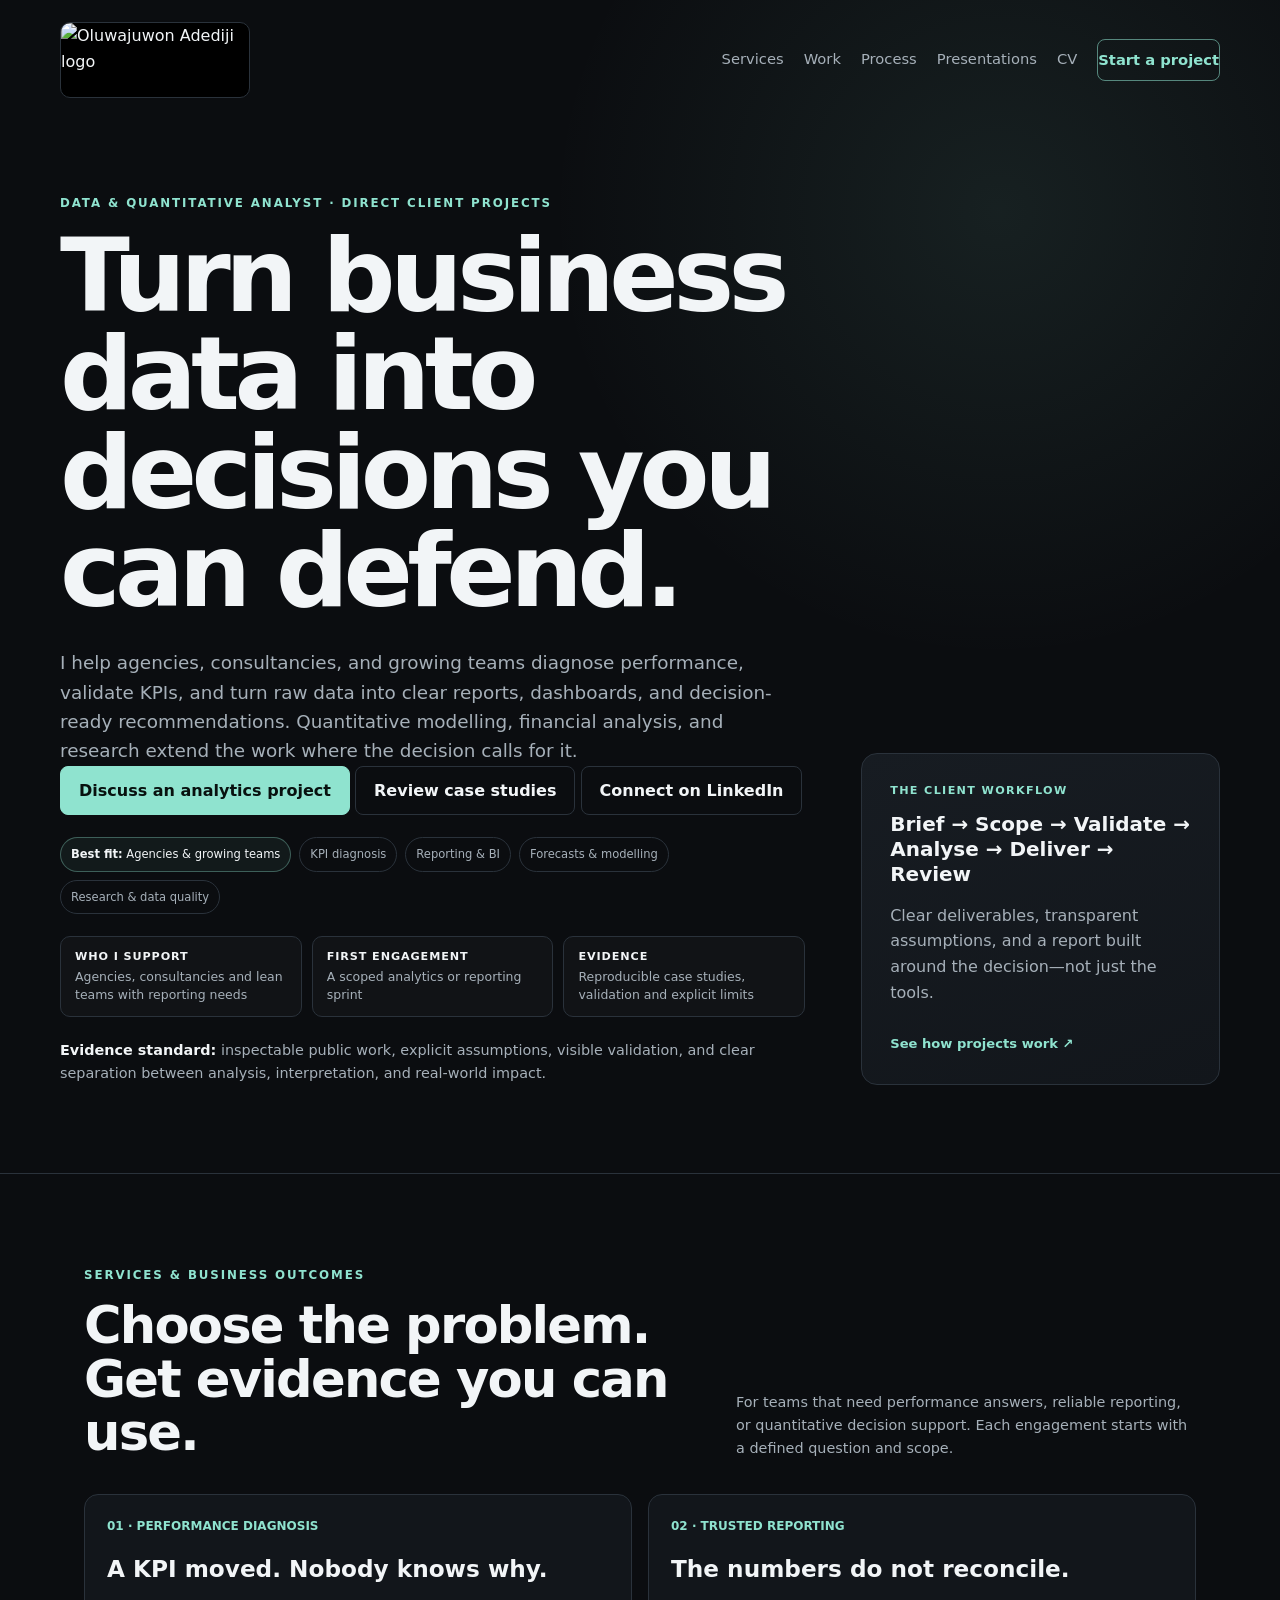
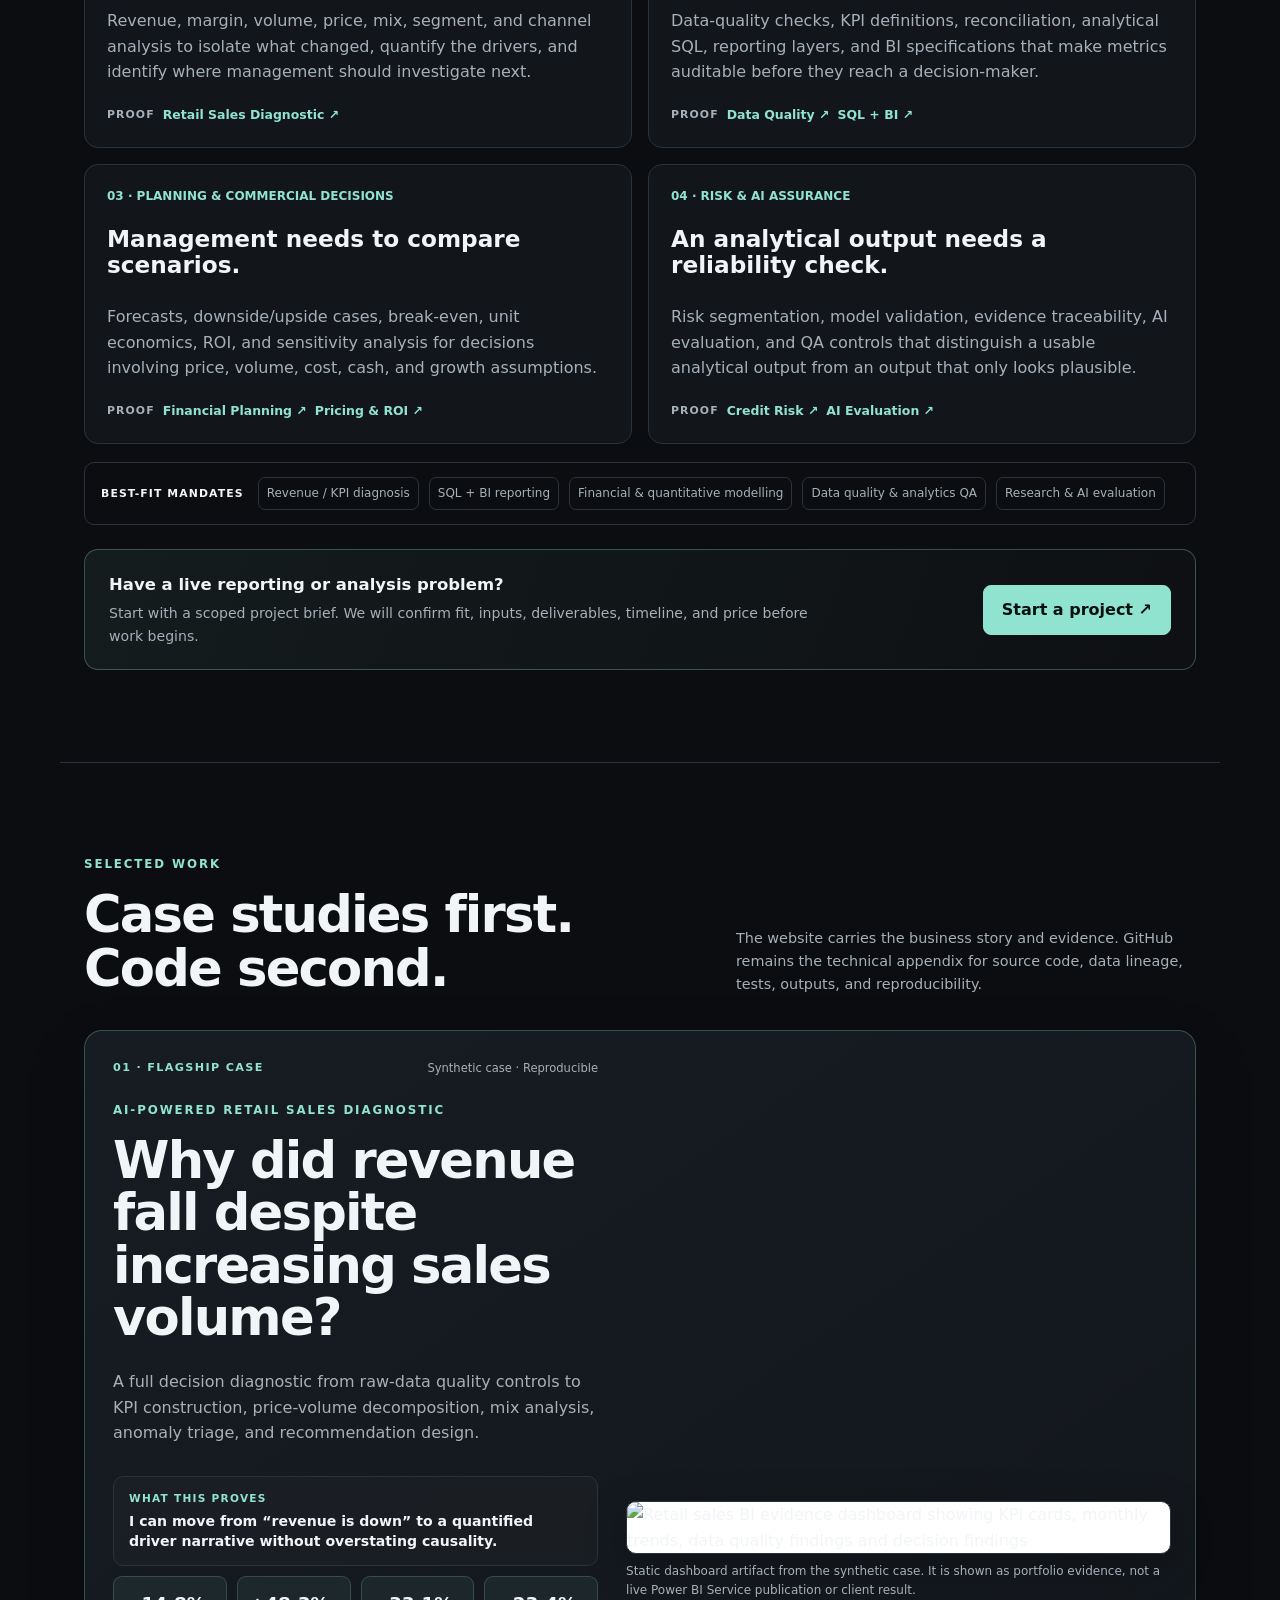
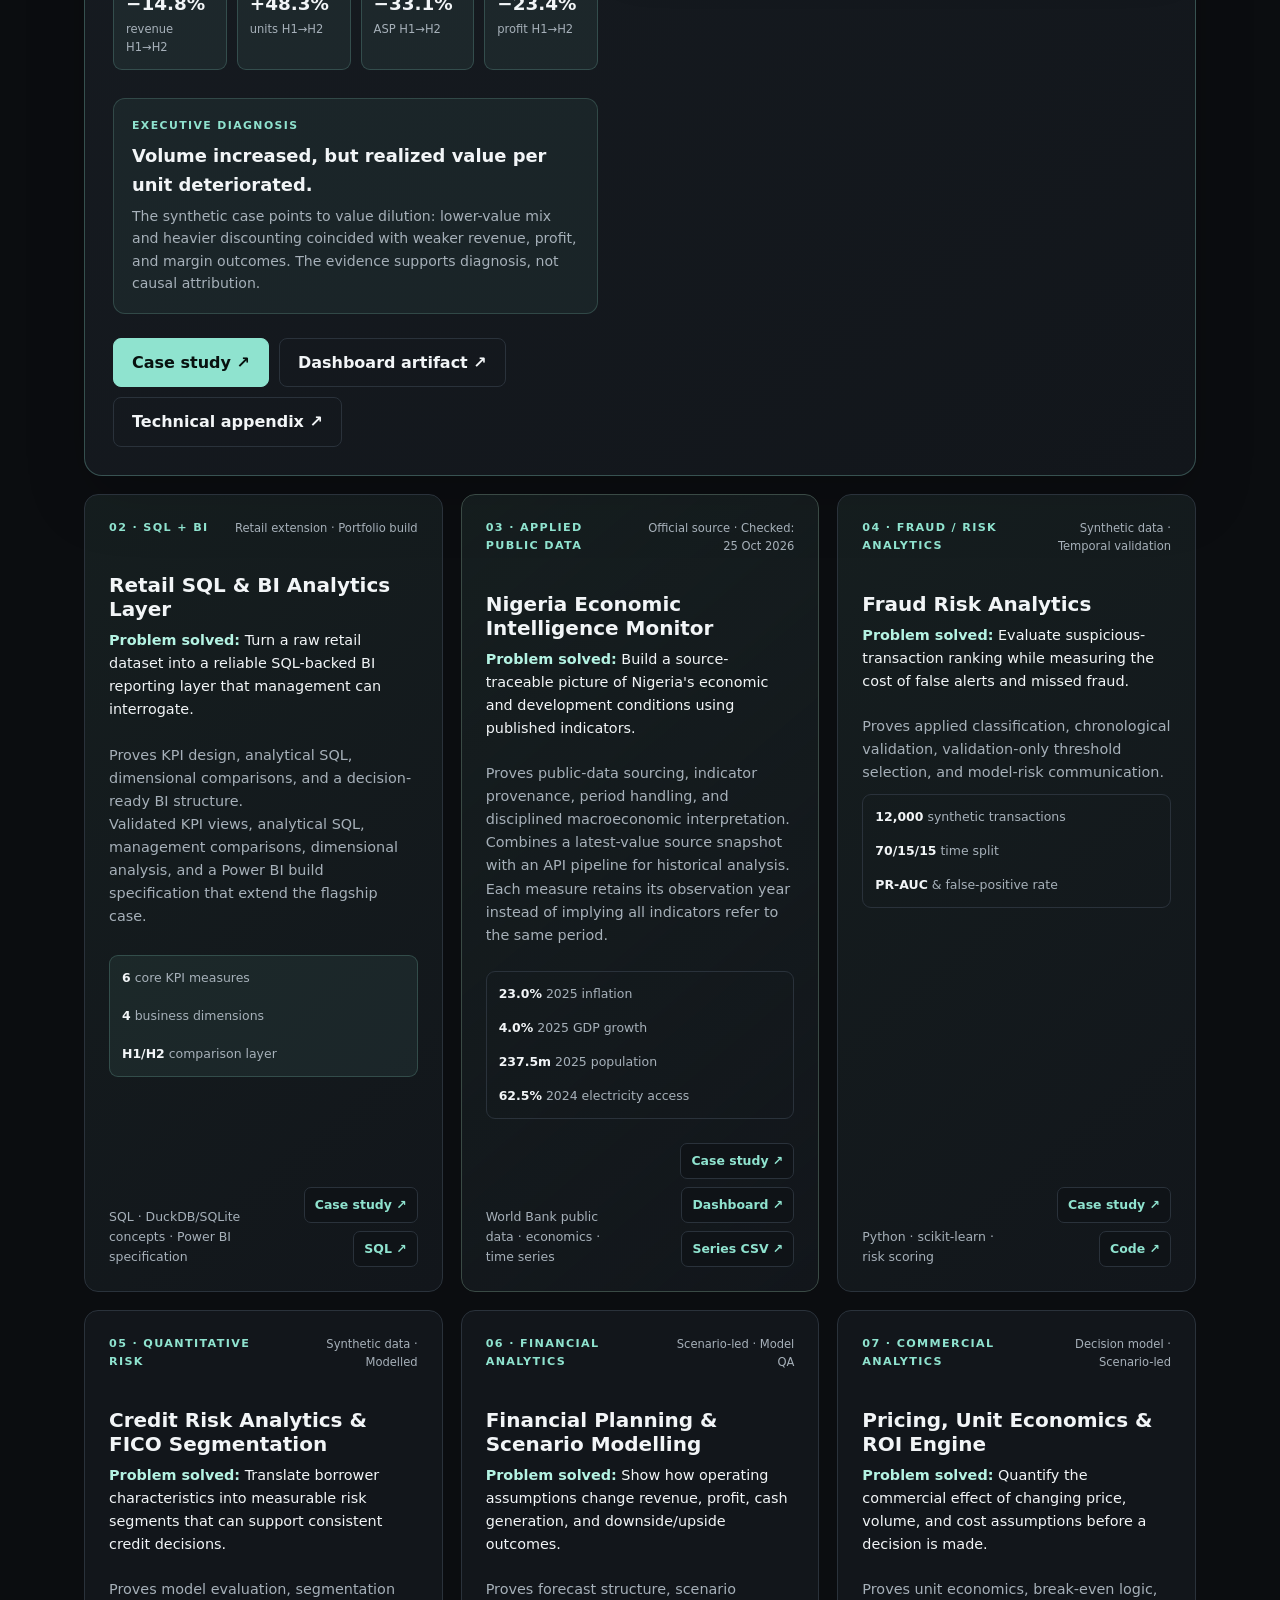
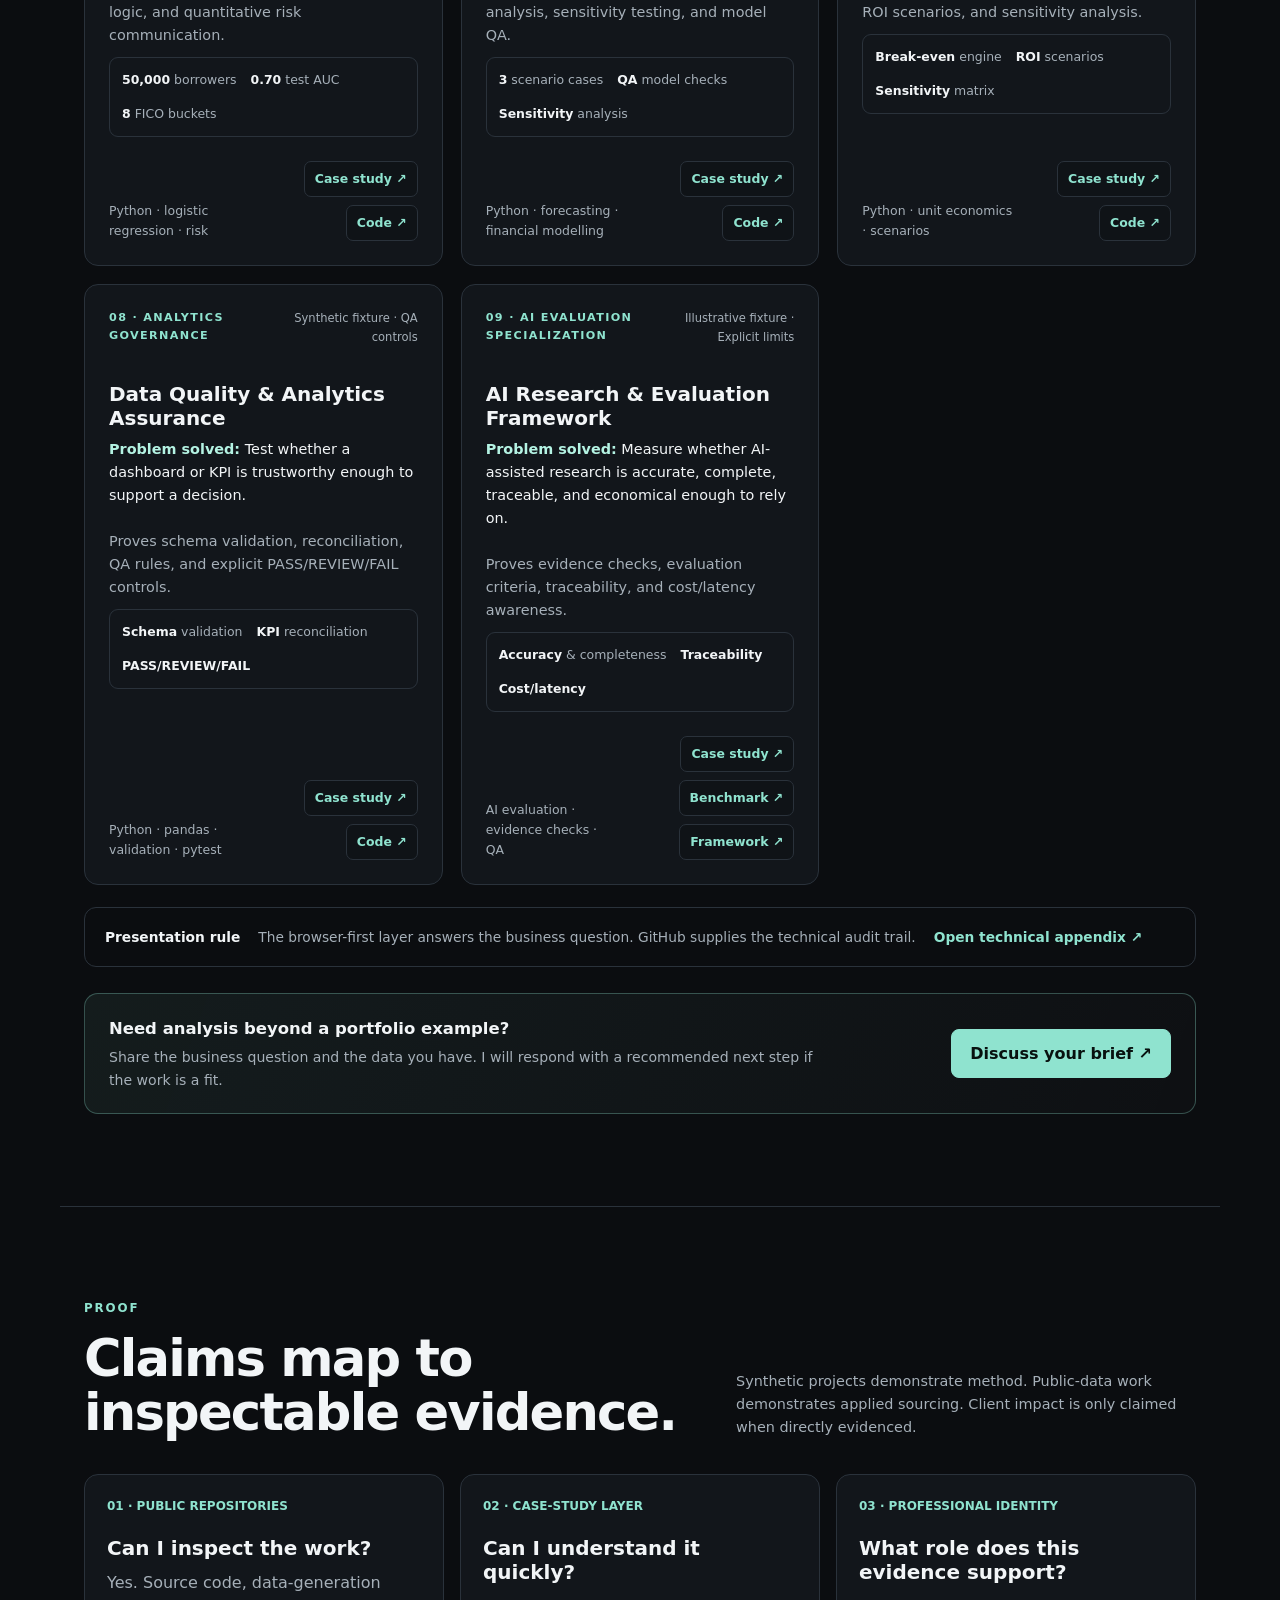
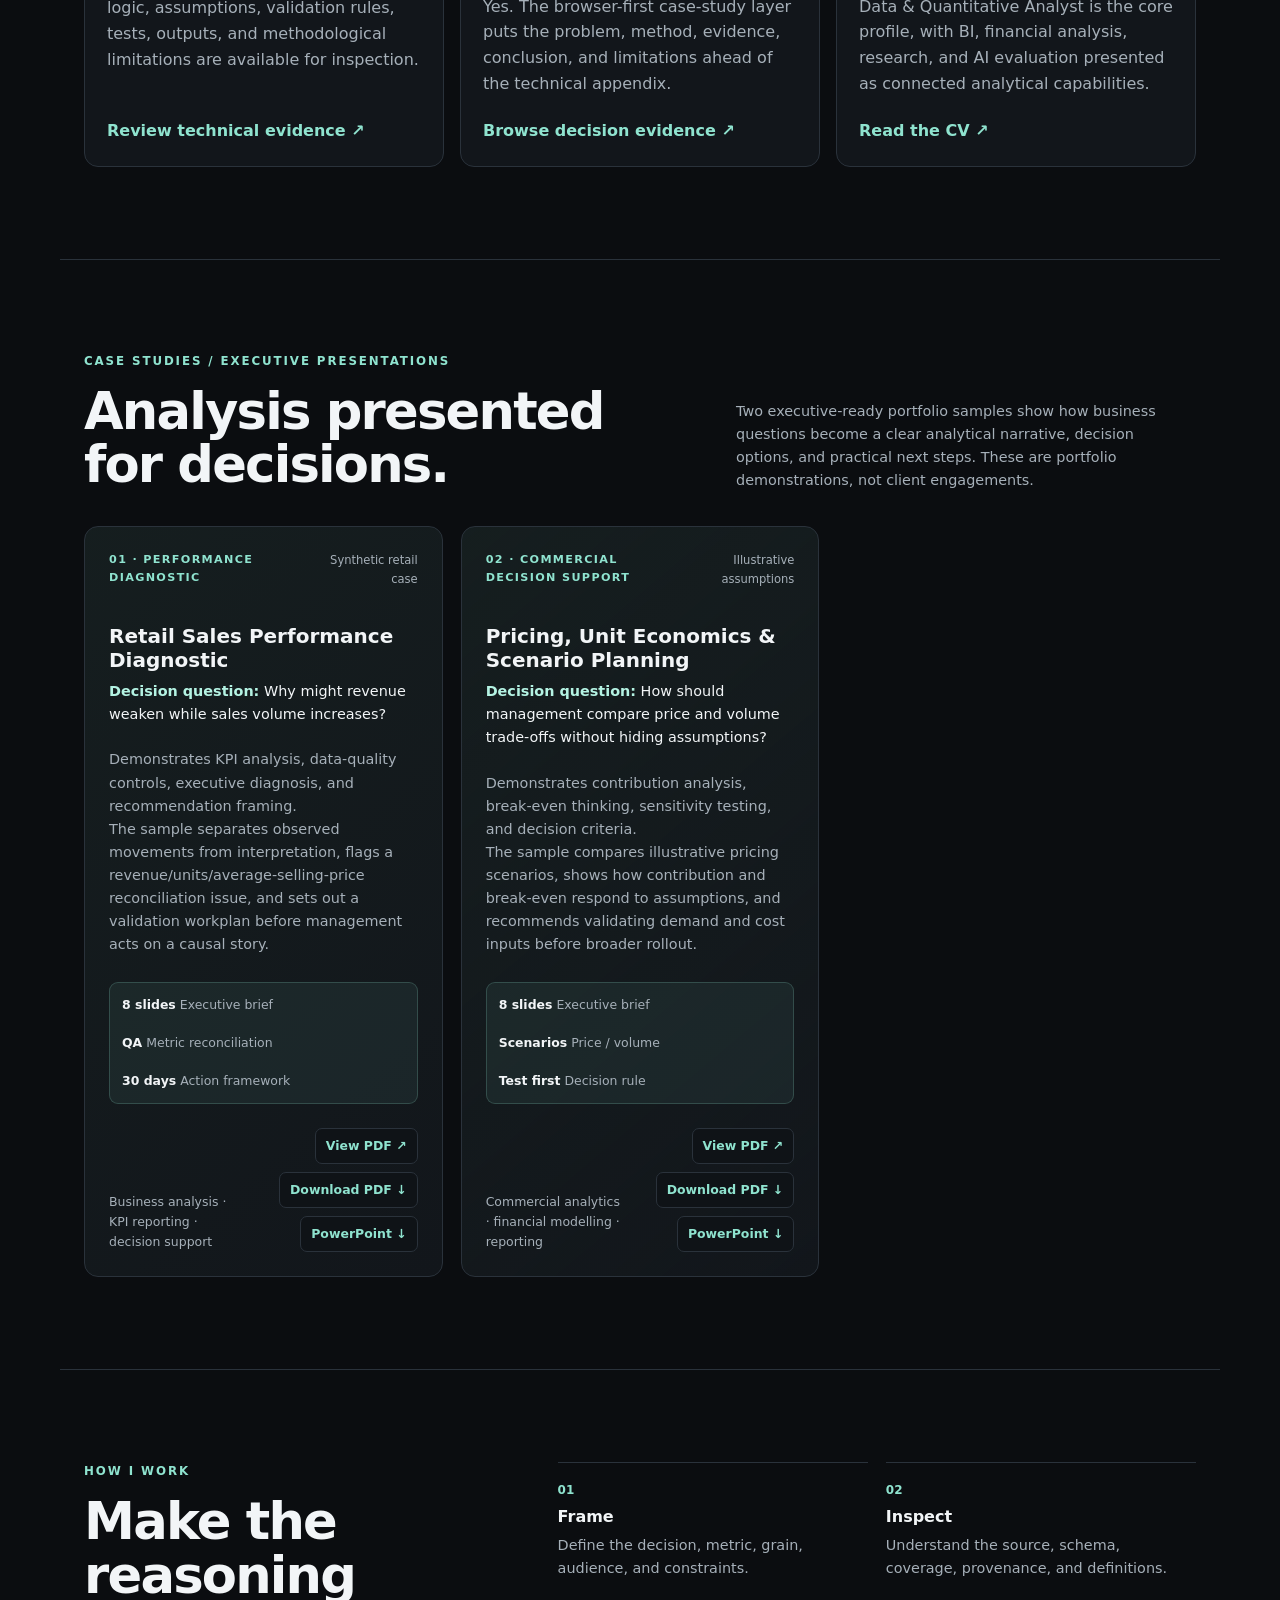
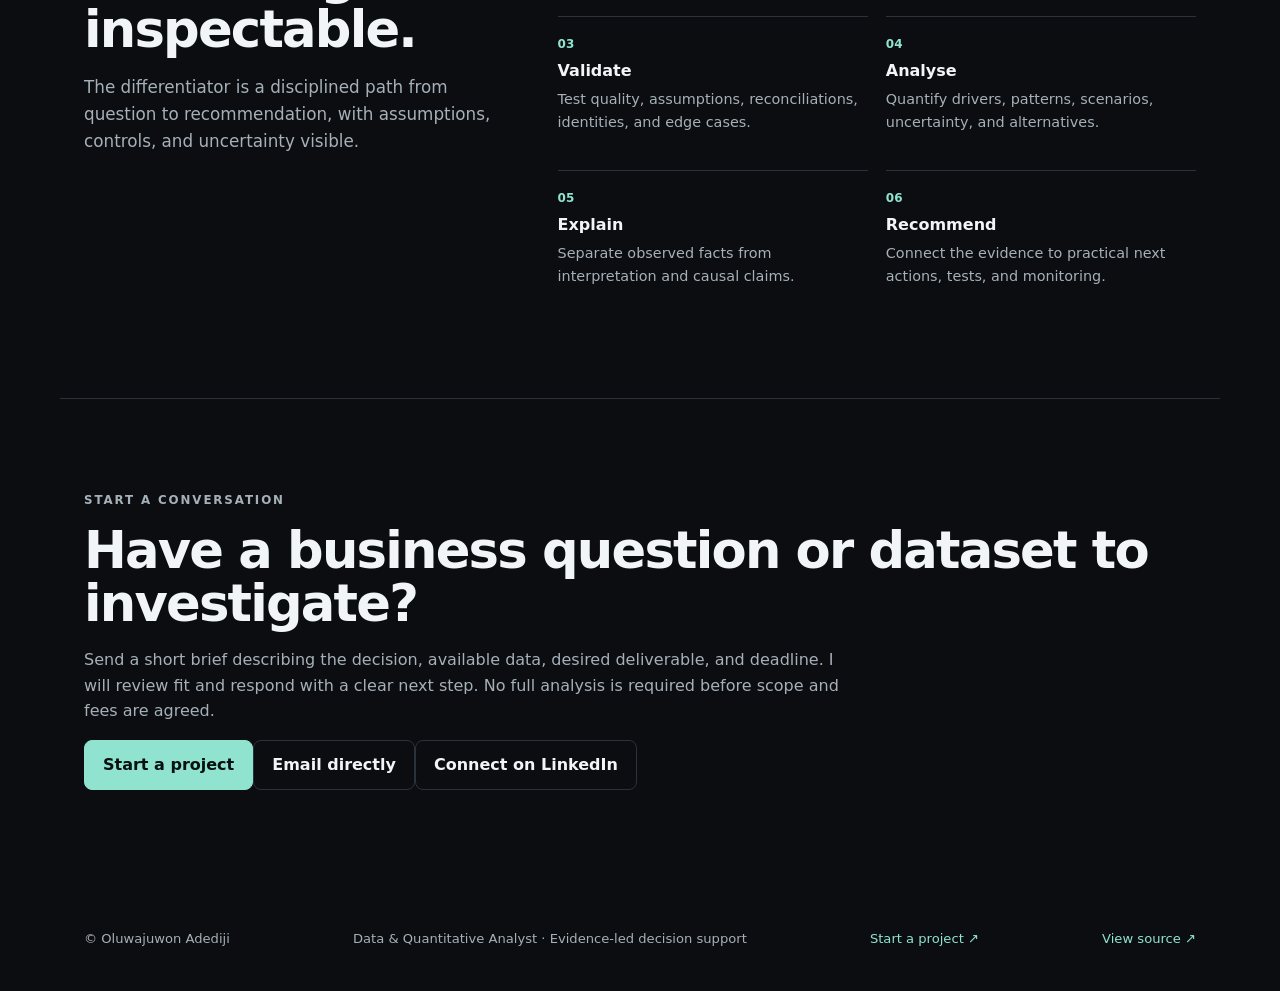
==== commit beb427b0: "Refresh Nigeria World Bank time series and publish macro dashboard" ====
--- a/docs/index.html
+++ b/docs/index.html
@@ -151,7 +151,7 @@
       <p class="question"><strong>Problem solved:</strong> Build a source-traceable picture of Nigeria's economic and development conditions using published indicators.</p><p class="proof-summary">Proves public-data sourcing, indicator provenance, period handling, and disciplined macroeconomic interpretation.</p>
       <p>Combines a latest-value source snapshot with an API pipeline for historical analysis. Each measure retains its observation year instead of implying all indicators refer to the same period.</p>
       <div class="mini-metrics"><span><strong>23.0%</strong> 2025 inflation</span><span><strong>4.0%</strong> 2025 GDP growth</span><span><strong>237.5m</strong> 2025 population</span><span><strong>62.5%</strong> 2024 electricity access</span></div>
-      <div class="card-footer"><span>World Bank public data · economics · time series</span><span class="button-row"><a class="mini-button" href="case-studies/nigeria-public-data.html">Case study ↗</a><a class="mini-button" href="https://github.com/oluwajuwonade/oluwajuwonade.github.io/tree/main/projects/nigeria-economic-intelligence" rel="external">Code &amp; data ↗</a></span></div>
+      <div class="card-footer"><span>World Bank public data · economics · time series</span><span class="button-row"><a class="mini-button" href="case-studies/nigeria-public-data.html">Case study ↗</a><a class="mini-button" href="assets/nigeria-macro-dashboard.svg">Dashboard ↗</a><a class="mini-button" href="https://github.com/oluwajuwonade/oluwajuwonade.github.io/blob/main/projects/nigeria-economic-intelligence/data/world_bank_nigeria_2000_2025.csv" rel="external">Series CSV ↗</a></span></div>
     </article>
     <article class="project-card highlight">
       <div class="project-meta"><span>04 · FRAUD / RISK ANALYTICS</span><span class="evidence">Synthetic data · Temporal validation</span></div>
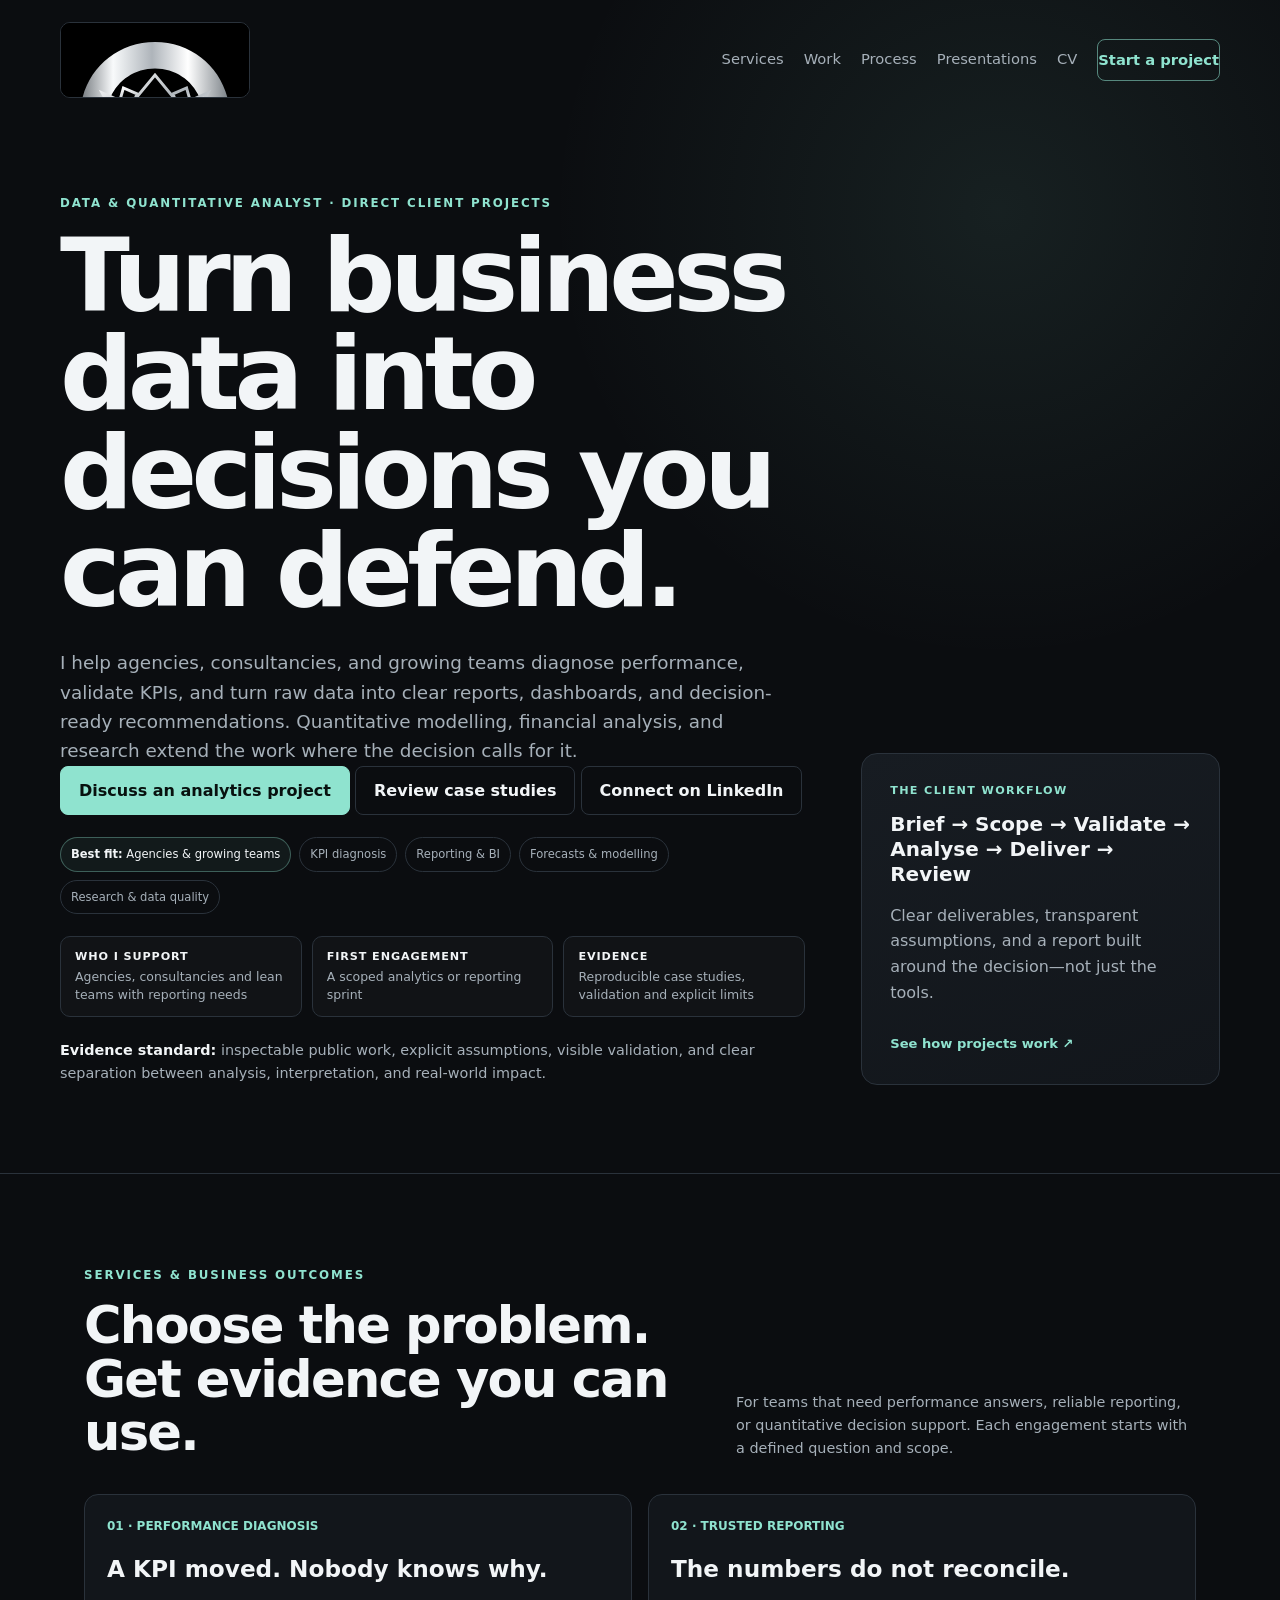
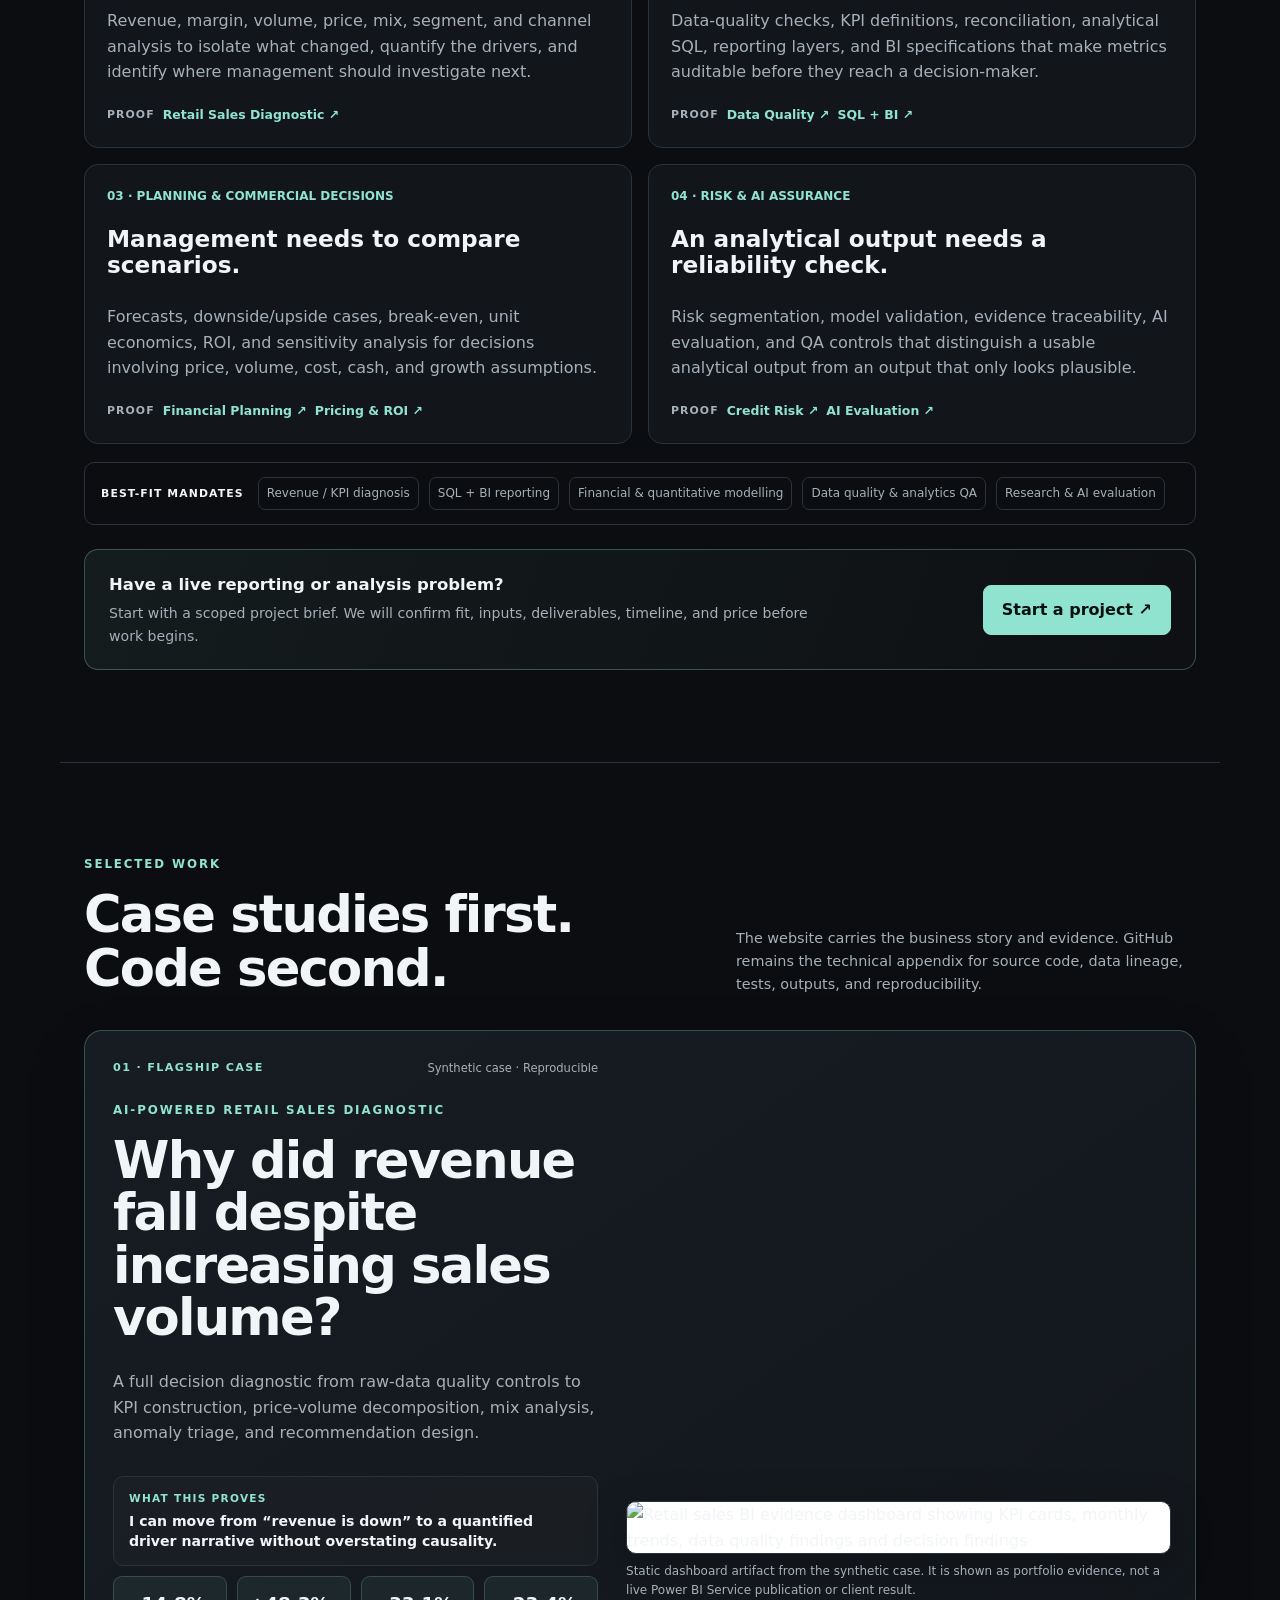
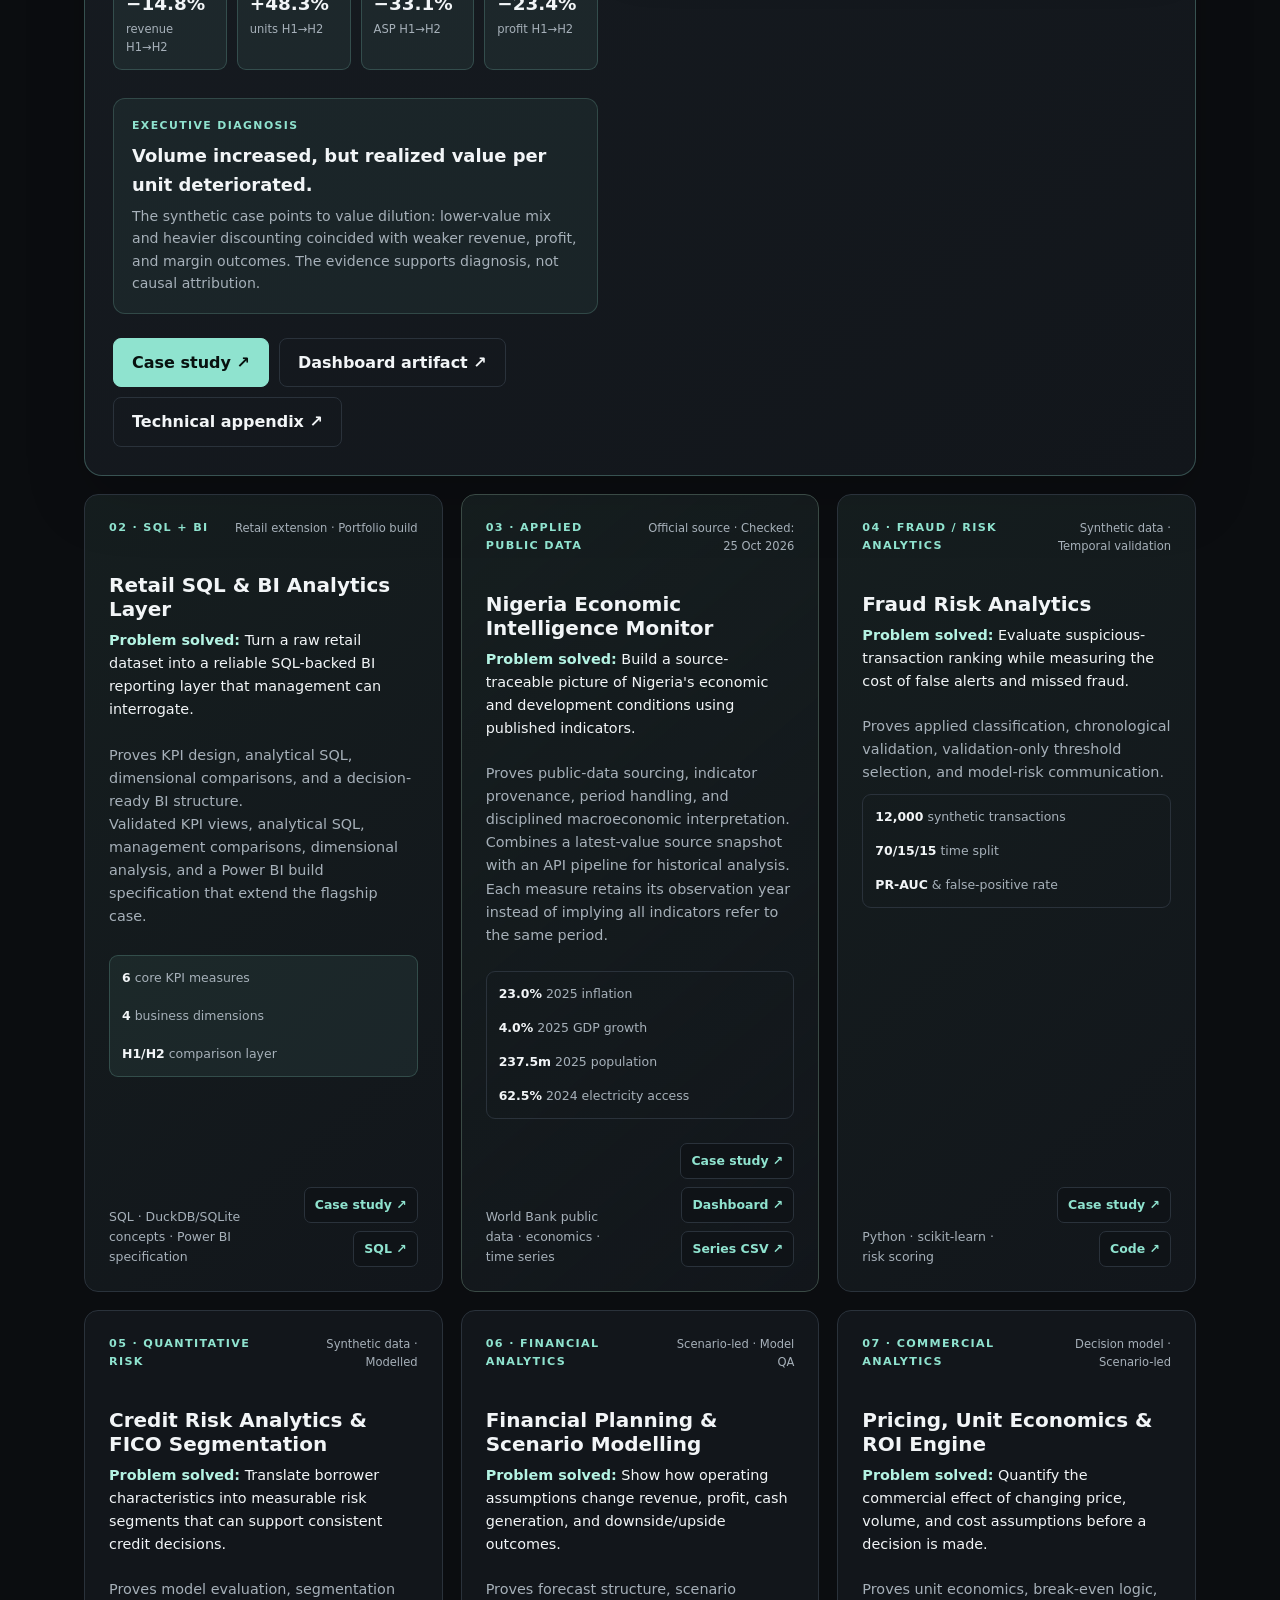
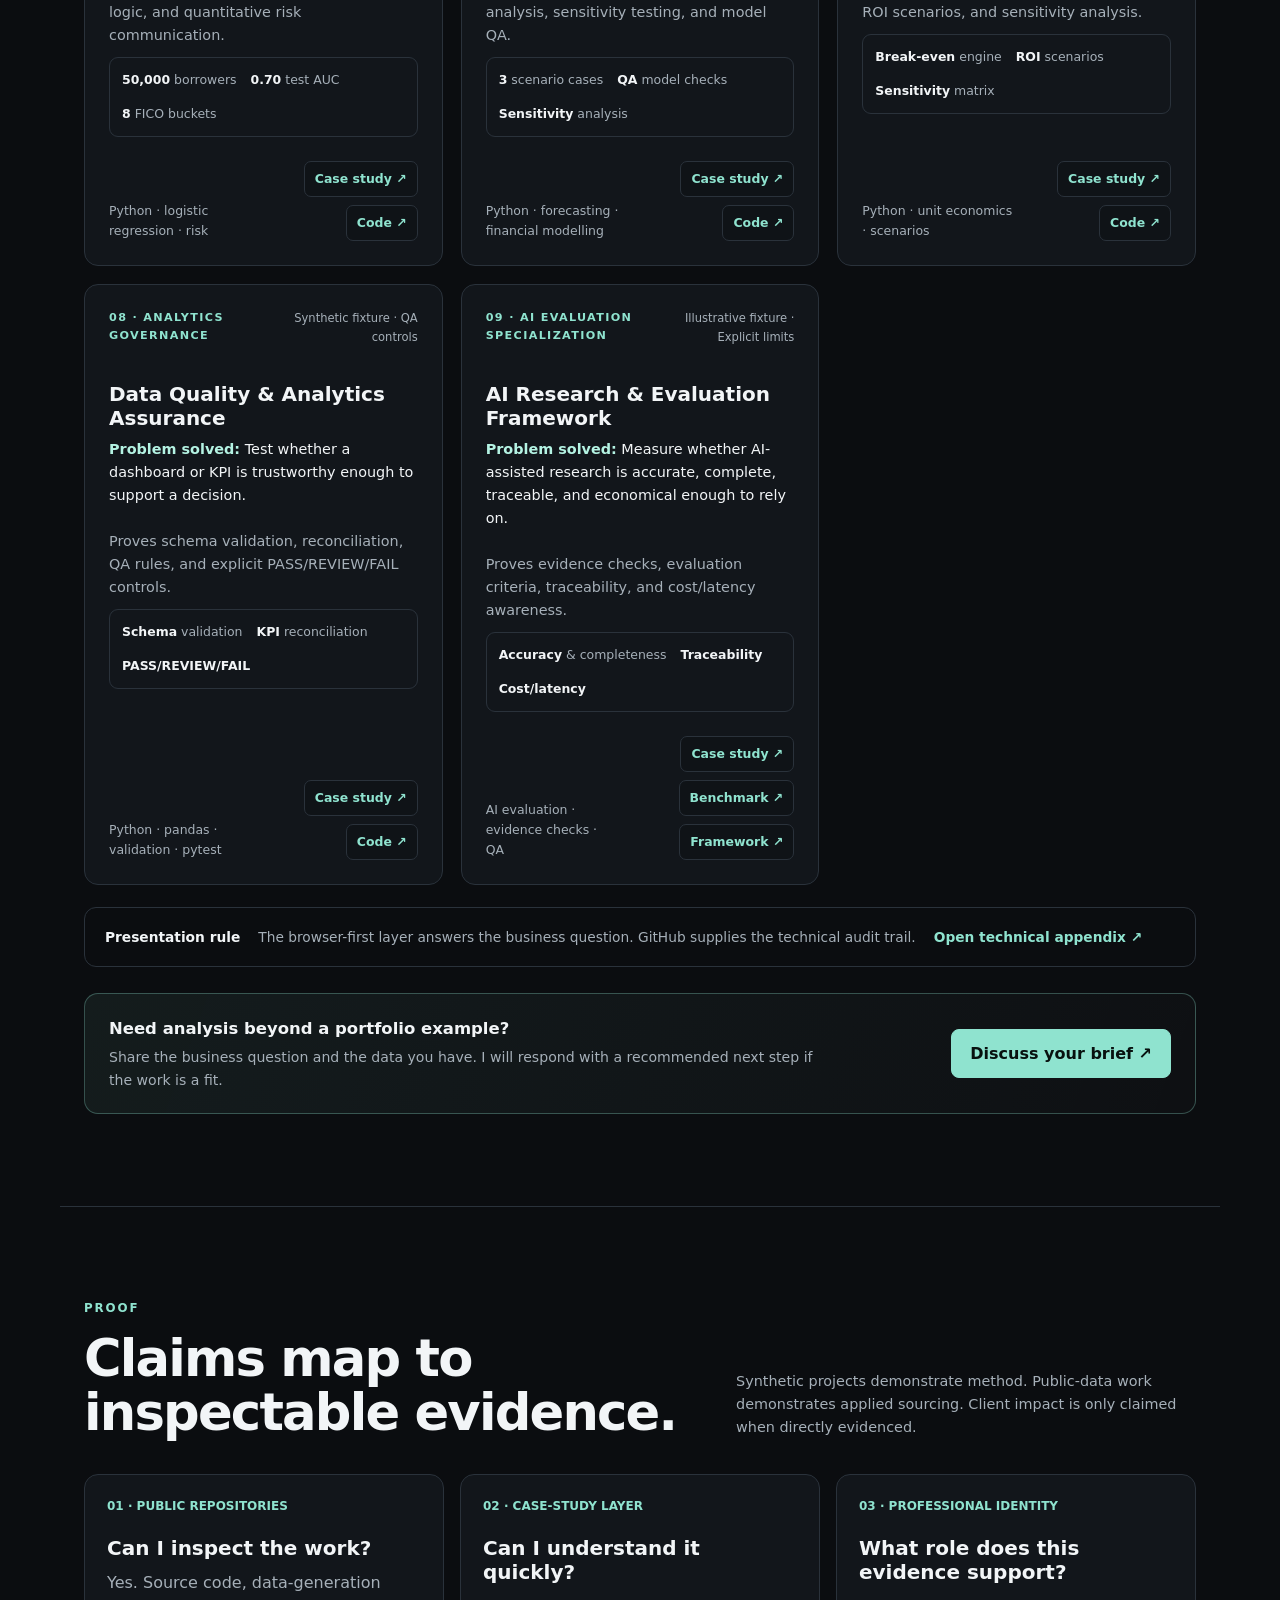
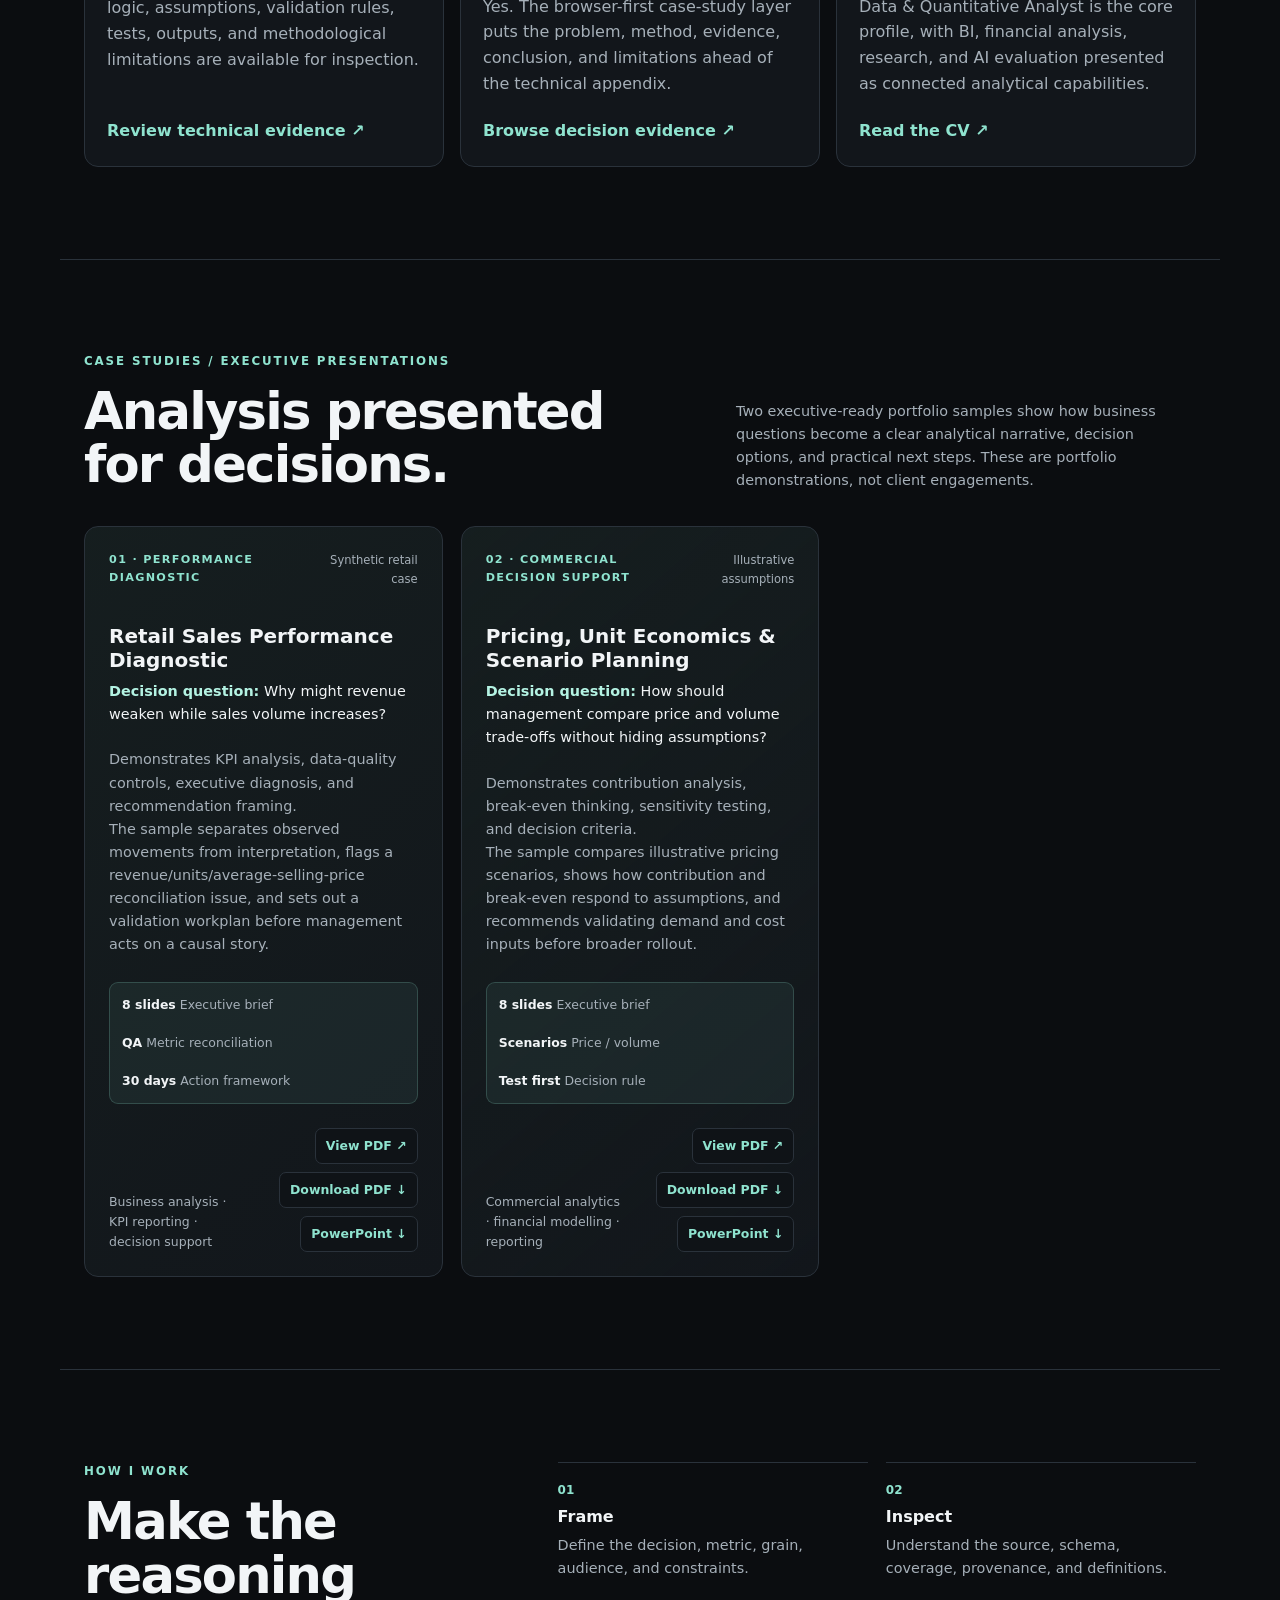
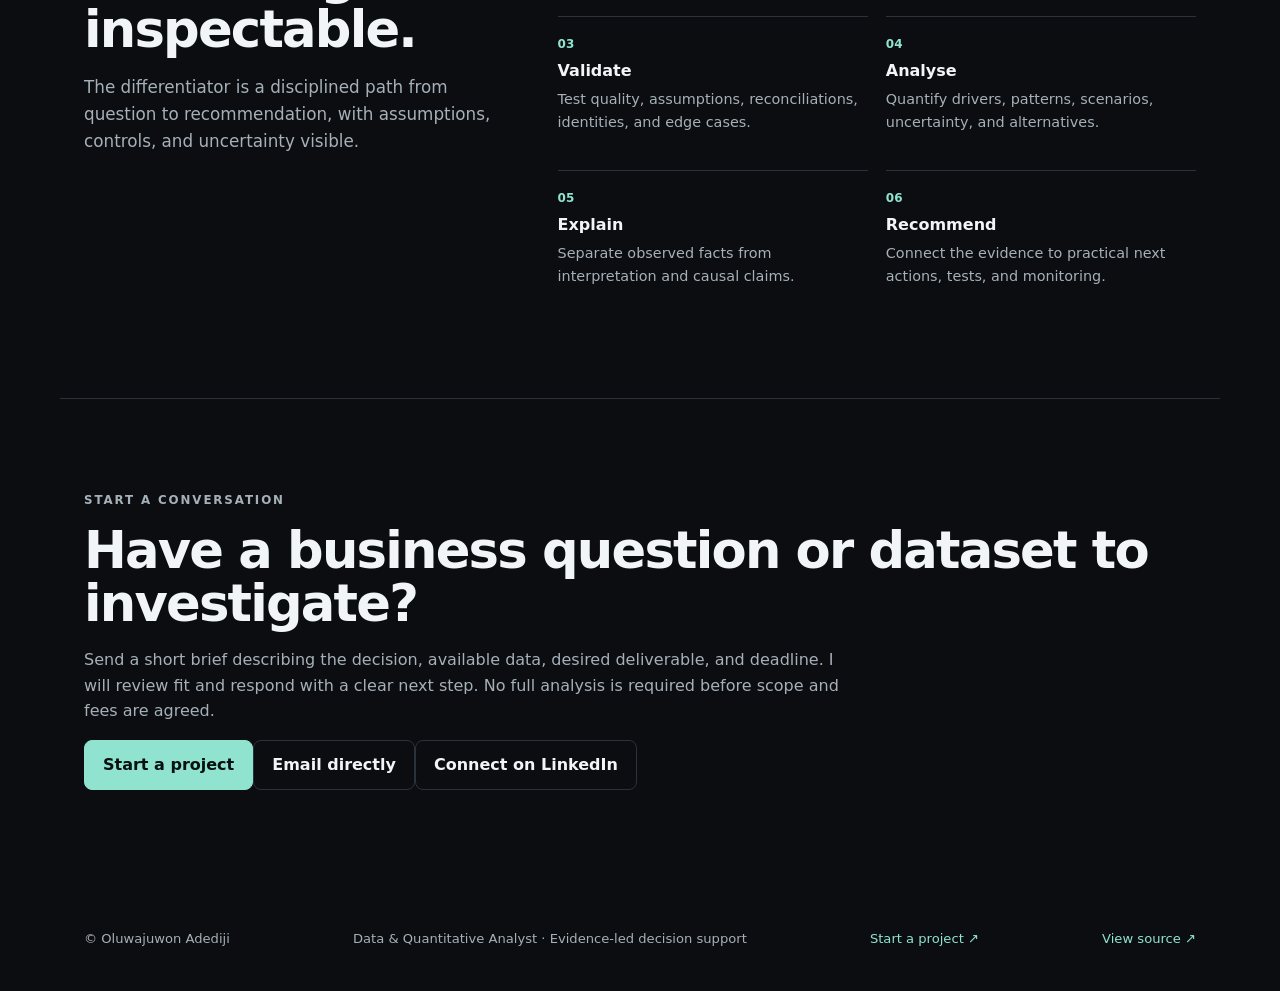
==== commit 4775d3c6: "Apply silver crown O branding to portfolio homepage" ====
--- a/docs/index.html
+++ b/docs/index.html
@@ -13,11 +13,14 @@
   <meta property="og:url" content="https://oluwajuwonade.vercel.app/">
   <meta property="og:title" content="Oluwajuwon Adediji | Data & Quantitative Analyst">
   <meta property="og:description" content="Performance diagnosis, KPI reporting, BI, quantitative modelling, and decision-ready analytics for agencies and growing teams.">
-  <meta name="twitter:card" content="summary">
+  <meta property="og:image" content="https://oluwajuwonade.vercel.app/assets/brand-social.svg">
+  <meta name="twitter:card" content="summary_large_image">
+  <meta name="twitter:image" content="https://oluwajuwonade.vercel.app/assets/brand-social.svg">
+  
   <meta name="twitter:title" content="Oluwajuwon Adediji | Data & Quantitative Analyst">
   <meta name="twitter:description" content="Performance diagnosis, KPI reporting, BI, quantitative modelling, and decision-ready analytics for agencies and growing teams.">
-  <link rel="icon" href="assets/favicon.ico" sizes="any">
-  <link rel="icon" type="image/png" sizes="512x512" href="assets/favicon.png">
+  <link rel="icon" href="assets/favicon.svg" sizes="any">
+  <link rel="icon" type="image/png" sizes="512x512" href="assets/favicon.svg">
   <link rel="apple-touch-icon" href="assets/favicon.png">
   <title>Oluwajuwon Adediji | Data & Quantitative Analyst</title>
   <link rel="stylesheet" href="styles.css">
@@ -26,7 +29,7 @@
 <a class="skip-link" href="#main-content">Skip to content</a>
 <header class="hero">
   <nav class="nav" aria-label="Primary navigation">
-    <a class="brand" href="./" aria-label="Oluwajuwon Adediji home"><img class="brand-full" src="assets/logo.png" alt="Oluwajuwon Adediji logo"><img class="brand-mark" src="assets/mark.png" alt=""></a>
+    <a class="brand" href="./" aria-label="Oluwajuwon Adediji home"><img class="brand-full" src="assets/logo.svg" alt="Oluwajuwon Adediji logo"><img class="brand-mark" src="assets/mark.svg" alt=""></a>
     <div class="nav-links">
       <a href="#capabilities">Services</a><a href="#work">Work</a><a href="#method">Process</a><a href="executive-presentations.html">Presentations</a><a href="cv.html">CV</a><a class="nav-cta" href="start-a-project.html">Start a project</a>
     </div>
